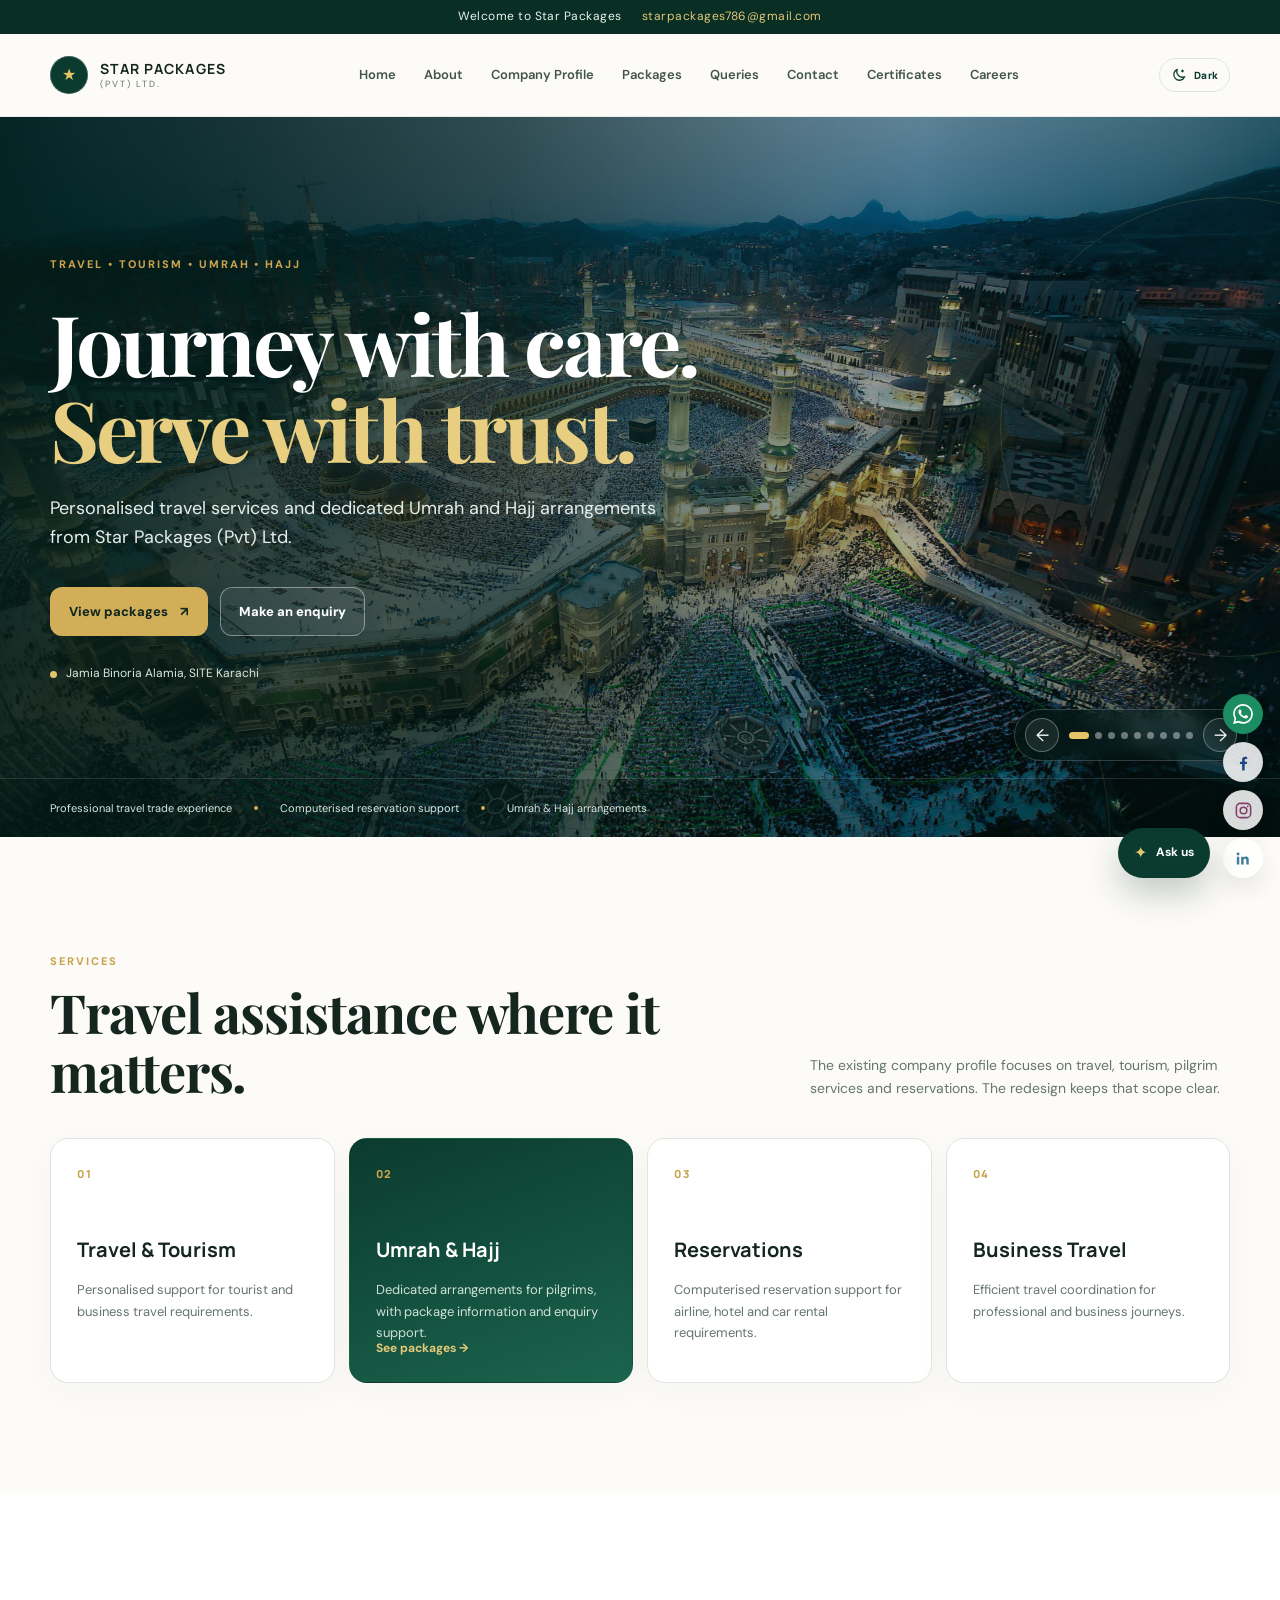
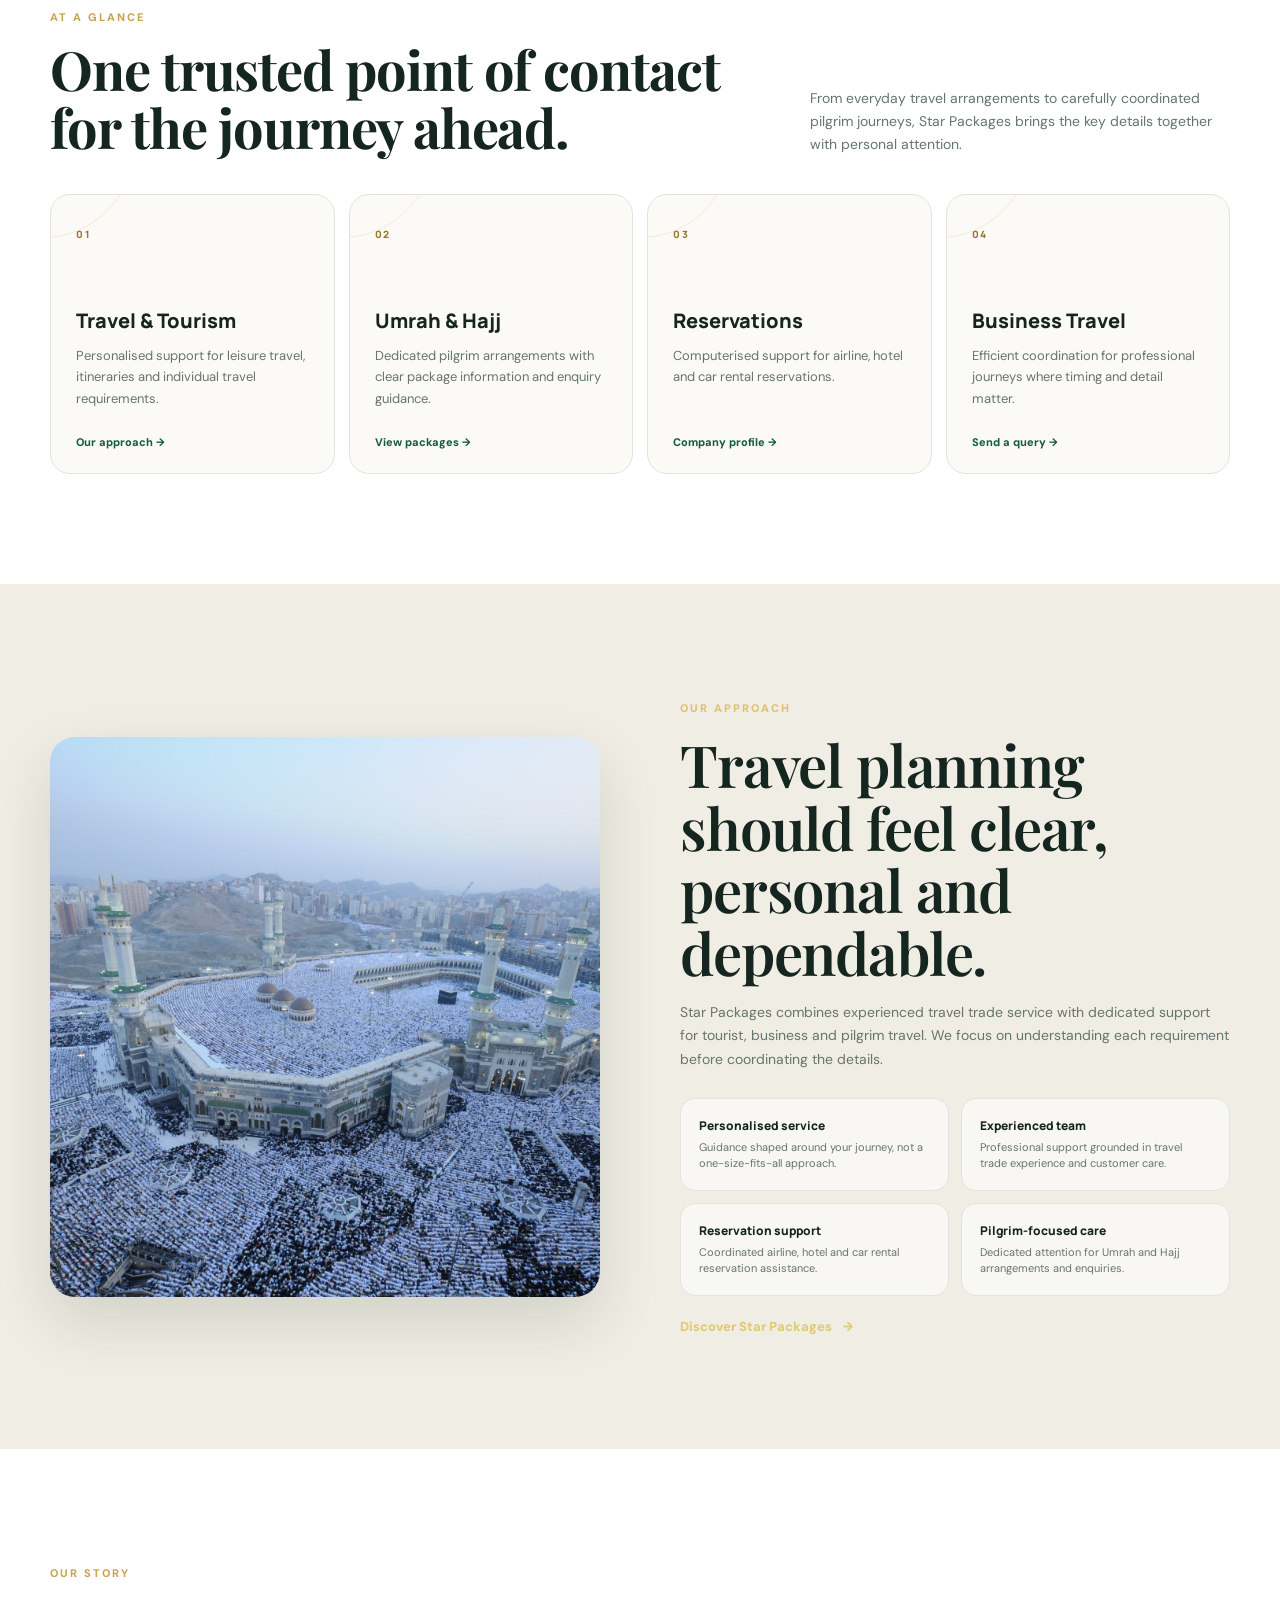
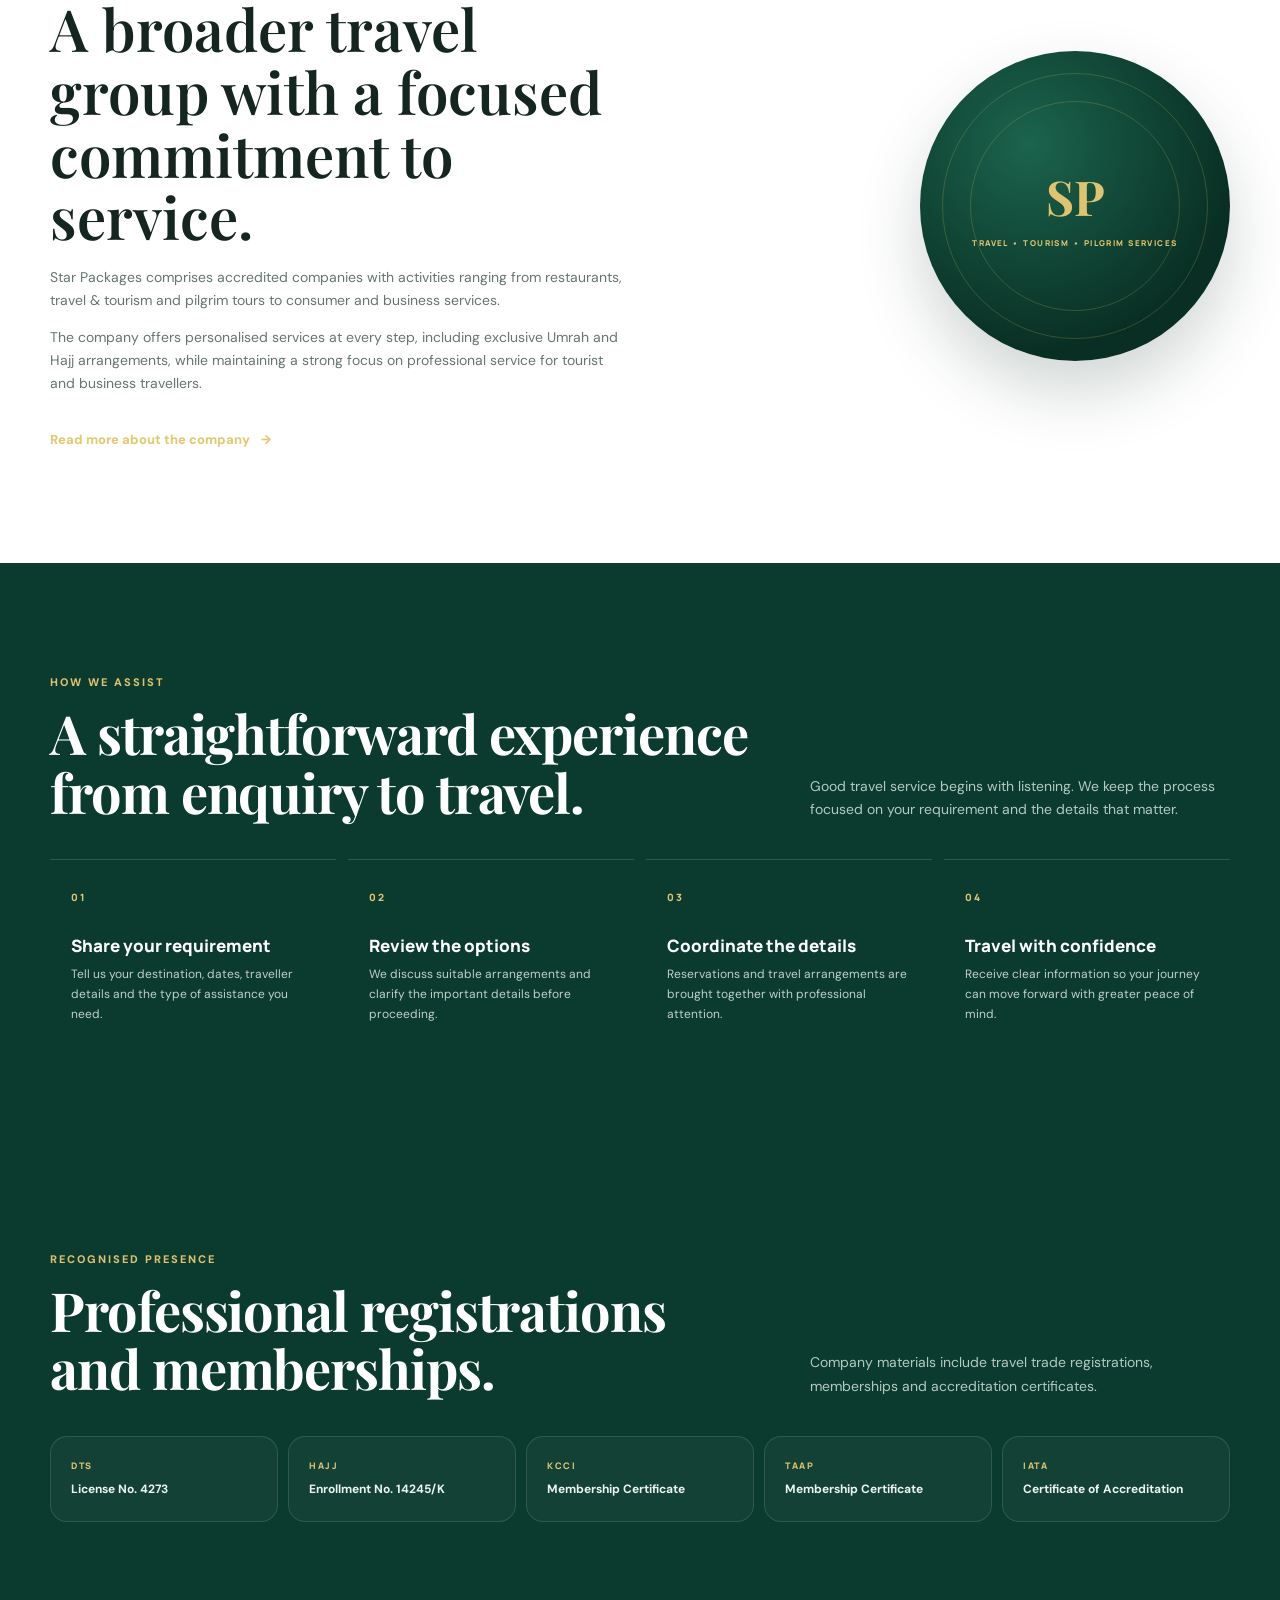
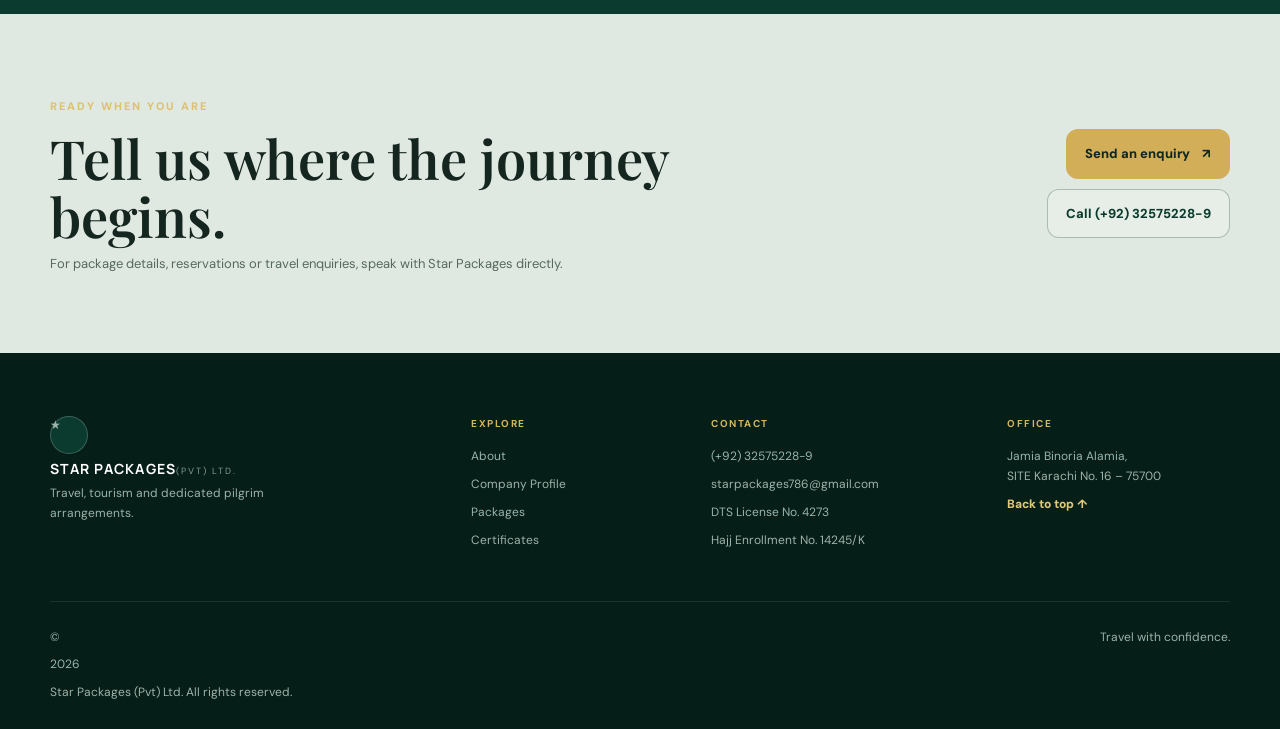
==== index.html @ fe45950a "Add files via upload" ====
<!doctype html>
<html lang="en">
<head>
  <meta charset="utf-8">
  <meta name="viewport" content="width=device-width,initial-scale=1">
  <meta name="description" content="Star Packages (Pvt) Ltd — travel, tourism, Umrah and Hajj arrangements in Karachi, Pakistan.">
  <meta name="theme-color" content="#0c3b2e">
  <title>Star Packages (Pvt) Ltd | Travel, Tourism, Umrah & Hajj</title>
  <link rel="preconnect" href="https://fonts.googleapis.com">
  <link rel="preconnect" href="https://fonts.gstatic.com" crossorigin>
  <link href="https://fonts.googleapis.com/css2?family=DM+Sans:wght@400;500;600;700&family=Manrope:wght@500;600;700;800&family=Playfair+Display:wght@600;700&display=swap" rel="stylesheet">
  <link rel="stylesheet" href="styles.css">
  <script>
    (function(){try{var t=localStorage.getItem('sp-theme');document.documentElement.dataset.theme=t==='dark'?'dark':'light';}catch(e){document.documentElement.dataset.theme='light';}})();
  </script>

</head>
<body>
  <div class="announcement"><span>Welcome to Star Packages</span><a href="mailto:starpackages786@gmail.com">starpackages786@gmail.com</a></div>
<header class="site-header" id="top">
    <div class="container nav-shell">
      <a class="brand" href="index.html" aria-label="Star Packages home">
        <span class="brand-mark" aria-hidden="true"><span>★</span></span>
        <span class="brand-copy"><b>STAR PACKAGES</b><small>(PVT) LTD.</small></span>
      </a>
      <button class="menu-toggle" id="menuToggle" aria-label="Open navigation" aria-expanded="false">
        <span></span><span></span><span></span>
      </button>
      <nav class="main-nav" id="mainNav" aria-label="Primary navigation"><a href="index.html" aria-current="page">Home</a><a href="about.html">About</a><a href="profile.html">Company Profile</a><a href="packages.html">Packages</a><a href="queries.html">Queries</a><a href="contact.html">Contact</a><a href="certificates.html">Certificates</a><a href="careers.html">Careers</a></nav>
      <button class="theme-toggle" id="themeToggle" type="button" aria-label="Switch to dark mode" aria-pressed="false" title="Switch theme">
        <span class="theme-icon theme-icon-moon" aria-hidden="true">
          <svg viewBox="0 0 24 24" fill="none" stroke="currentColor" stroke-width="1.9" stroke-linecap="round" stroke-linejoin="round"><path d="M20.5 14.6A8.5 8.5 0 0 1 9.4 3.5 8.5 8.5 0 1 0 20.5 14.6Z"/><path d="M17.2 4.8v2.4M16 6h2.4"/></svg>
        </span>
        <span class="theme-icon theme-icon-sun" aria-hidden="true">
          <svg viewBox="0 0 24 24" fill="none" stroke="currentColor" stroke-width="1.8" stroke-linecap="round"><circle cx="12" cy="12" r="3.7"/><path d="M12 2.4v2.2M12 19.4v2.2M4.5 4.5l1.55 1.55M17.95 17.95l1.55 1.55M2.4 12h2.2M19.4 12h2.2M4.5 19.5l1.55-1.55M17.95 6.05l1.55-1.55"/></svg>
        </span>
        <span class="theme-toggle-label">Dark</span>
      </button>
    </div>
  </header>
  <main>
<section class="hero" id="home">
      <div class="hero-bg" role="img" aria-label="The Holy Mosque in Makkah at night">
        <div class="hero-slide-layer hero-slide-current"></div>
        <div class="hero-slide-layer hero-slide-next"></div>
      </div>
      <div class="hero-overlay"></div>
      <div class="hero-slider-controls" aria-label="Hero slideshow controls">
        <button class="hero-slider-btn hero-prev" type="button" aria-label="Previous Makkah image">&#8592;</button>
        <div class="hero-slider-dots" aria-label="Makkah image selection"></div>
        <button class="hero-slider-btn hero-next" type="button" aria-label="Next Makkah image">&#8594;</button>
      </div>
      <div class="geo geo-a"></div><div class="geo geo-b"></div>
      <div class="container hero-content">
        <div class="hero-copy">
          <span class="kicker">TRAVEL • TOURISM • UMRAH • HAJJ</span>
          <h1>Journey with care.<br><em>Serve with trust.</em></h1>
          <p>Personalised travel services and dedicated Umrah and Hajj arrangements from Star Packages (Pvt) Ltd.</p>
          <div class="hero-actions">
            <a class="btn btn-primary" href="packages.html">View packages <span>↗</span></a>
            <a class="btn btn-light" href="contact.html">Make an enquiry</a>
          </div>
          <div class="hero-note"><span class="dot"></span> Jamia Binoria Alamia, SITE Karachi</div>
        </div>
      </div>
      <div class="hero-bottom"><div class="container hero-trust"><span>Professional travel trade experience</span><i></i><span>Computerised reservation support</span><i></i><span>Umrah & Hajj arrangements</span></div></div>
    </section>

<section class="section services" aria-labelledby="services-title">
      <div class="container">
        <div class="section-head"><div><span class="kicker">SERVICES</span><h2 id="services-title">Travel assistance where it matters.</h2></div><p>The existing company profile focuses on travel, tourism, pilgrim services and reservations. The redesign keeps that scope clear.</p></div>
        <div class="service-grid">
          <article class="service-card reveal tilt-card"><div class="service-no">01</div><h3>Travel & Tourism</h3><p>Personalised support for tourist and business travel requirements.</p></article>
          <article class="service-card service-card-main reveal tilt-card"><div class="service-no">02</div><h3>Umrah & Hajj</h3><p>Dedicated arrangements for pilgrims, with package information and enquiry support.</p><a href="packages.html">See packages →</a></article>
          <article class="service-card reveal tilt-card"><div class="service-no">03</div><h3>Reservations</h3><p>Computerised reservation support for airline, hotel and car rental requirements.</p></article>
          <article class="service-card reveal tilt-card"><div class="service-no">04</div><h3>Business Travel</h3><p>Efficient travel coordination for professional and business journeys.</p></article>
        </div>
      </div>
    </section>


    <section class="section home-glance" aria-labelledby="glance-title">
      <div class="container">
        <div class="section-head reveal">
          <div><span class="kicker">AT A GLANCE</span><h2 id="glance-title">One trusted point of contact for the journey ahead.</h2></div>
          <p>From everyday travel arrangements to carefully coordinated pilgrim journeys, Star Packages brings the key details together with personal attention.</p>
        </div>
        <div class="glance-grid">
          <article class="glance-card reveal tilt-card"><span class="glance-no">01</span><h3>Travel & Tourism</h3><p>Personalised support for leisure travel, itineraries and individual travel requirements.</p><a href="about.html">Our approach <span>→</span></a></article>
          <article class="glance-card reveal tilt-card"><span class="glance-no">02</span><h3>Umrah & Hajj</h3><p>Dedicated pilgrim arrangements with clear package information and enquiry guidance.</p><a href="packages.html">View packages <span>→</span></a></article>
          <article class="glance-card reveal tilt-card"><span class="glance-no">03</span><h3>Reservations</h3><p>Computerised support for airline, hotel and car rental reservations.</p><a href="profile.html">Company profile <span>→</span></a></article>
          <article class="glance-card reveal tilt-card"><span class="glance-no">04</span><h3>Business Travel</h3><p>Efficient coordination for professional journeys where timing and detail matter.</p><a href="queries.html">Send a query <span>→</span></a></article>
        </div>
      </div>
    </section>

    <section class="feature-band" aria-labelledby="feature-title">
      <div class="container feature-grid">
        <div class="feature-visual reveal">
          <img src="assets/site/makkah-hero (4).jpg" alt="The Holy Mosque in Makkah" loading="lazy">
        </div>
        <div class="feature-copy reveal">
          <span class="kicker dark">OUR APPROACH</span>
          <h2 id="feature-title">Travel planning should feel clear, personal and dependable.</h2>
          <p>Star Packages combines experienced travel trade service with dedicated support for tourist, business and pilgrim travel. We focus on understanding each requirement before coordinating the details.</p>
          <div class="feature-points">
            <div><b>Personalised service</b><span>Guidance shaped around your journey, not a one-size-fits-all approach.</span></div>
            <div><b>Experienced team</b><span>Professional support grounded in travel trade experience and customer care.</span></div>
            <div><b>Reservation support</b><span>Coordinated airline, hotel and car rental reservation assistance.</span></div>
            <div><b>Pilgrim-focused care</b><span>Dedicated attention for Umrah and Hajj arrangements and enquiries.</span></div>
          </div>
          <a class="inline-link" href="about.html">Discover Star Packages <span>→</span></a>
        </div>
      </div>
    </section>

    <section class="section heritage-section" aria-labelledby="heritage-title">
      <div class="container heritage-grid">
        <div class="heritage-copy reveal">
          <span class="kicker">OUR STORY</span>
          <h2 id="heritage-title">A broader travel group with a focused commitment to service.</h2>
          <p>Star Packages comprises accredited companies with activities ranging from restaurants, travel & tourism and pilgrim tours to consumer and business services.</p>
          <p>The company offers personalised services at every step, including exclusive Umrah and Hajj arrangements, while maintaining a strong focus on professional service for tourist and business travellers.</p>
          <a class="inline-link" href="about.html">Read more about the company <span>→</span></a>
        </div>
        <div class="heritage-mark reveal tilt-card"><span>SP</span><small>TRAVEL • TOURISM • PILGRIM SERVICES</small></div>
      </div>
    </section>

    <section class="journey-section" aria-labelledby="journey-title">
      <div class="container">
        <div class="section-head reveal">
          <div><span class="kicker dark">HOW WE ASSIST</span><h2 id="journey-title">A straightforward experience from enquiry to travel.</h2></div>
          <p>Good travel service begins with listening. We keep the process focused on your requirement and the details that matter.</p>
        </div>
        <div class="journey-grid">
          <article class="journey-item reveal"><span>01</span><h3>Share your requirement</h3><p>Tell us your destination, dates, traveller details and the type of assistance you need.</p></article>
          <article class="journey-item reveal"><span>02</span><h3>Review the options</h3><p>We discuss suitable arrangements and clarify the important details before proceeding.</p></article>
          <article class="journey-item reveal"><span>03</span><h3>Coordinate the details</h3><p>Reservations and travel arrangements are brought together with professional attention.</p></article>
          <article class="journey-item reveal"><span>04</span><h3>Travel with confidence</h3><p>Receive clear information so your journey can move forward with greater peace of mind.</p></article>
        </div>
      </div>
    </section>

    <section class="credentials-band" aria-labelledby="credentials-title">
      <div class="container">
        <div class="section-head reveal"><div><span class="kicker dark">RECOGNISED PRESENCE</span><h2 id="credentials-title">Professional registrations and memberships.</h2></div><p>Company materials include travel trade registrations, memberships and accreditation certificates.</p></div>
        <div class="credential-strip">
          <div class="credential-item reveal"><span>DTS</span><strong>License No. 4273</strong></div>
          <div class="credential-item reveal"><span>HAJJ</span><strong>Enrollment No. 14245/K</strong></div>
          <div class="credential-item reveal"><span>KCCI</span><strong>Membership Certificate</strong></div>
          <div class="credential-item reveal"><span>TAAP</span><strong>Membership Certificate</strong></div>
          <div class="credential-item reveal"><span>IATA</span><strong>Certificate of Accreditation</strong></div>
        </div>
      </div>
    </section>

    <section class="home-cta" aria-labelledby="home-cta-title">
      <div class="container home-cta-inner reveal">
        <div><span class="kicker dark">READY WHEN YOU ARE</span><h2 id="home-cta-title">Tell us where the journey begins.</h2><p>For package details, reservations or travel enquiries, speak with Star Packages directly.</p></div>
        <div class="home-cta-actions"><a class="btn btn-primary magnetic" href="queries.html">Send an enquiry <span>↗</span></a><a class="btn btn-outline magnetic" href="tel:+9221325752289">Call (+92) 32575228-9</a></div>
      </div>
    </section>

  </main>
  <footer class="site-footer">
    <div class="container footer-main">
      <div class="footer-brand"><a class="brand" href="index.html"><span class="brand-mark"><span>★</span></span><span class="brand-copy"><b>STAR PACKAGES</b><small>(PVT) LTD.</small></span></a><p>Travel, tourism and dedicated pilgrim arrangements.</p></div>
      <div><h4>Explore</h4><a href="about.html">About</a><a href="profile.html">Company Profile</a><a href="packages.html">Packages</a><a href="certificates.html">Certificates</a></div>
      <div><h4>Contact</h4><a href="tel:+9221325752289">(+92) 32575228-9</a><a href="mailto:starpackages786@gmail.com">starpackages786@gmail.com</a><span>DTS License No. 4273</span><span>Hajj Enrollment No. 14245/K</span></div>
      <div><h4>Office</h4><p>Jamia Binoria Alamia,<br>SITE Karachi No. 16 – 75700</p><a class="footer-up" href="#top">Back to top ↑</a></div>
    </div>
    <div class="container footer-bottom"><span>© <span id="year"></span> Star Packages (Pvt) Ltd. All rights reserved.</span><span>Travel with confidence.</span></div>
  </footer>
  <div class="social-rail" aria-label="Contact shortcuts">
    <a class="social wa" href="https://wa.me/9221325752289" target="_blank" rel="noopener" aria-label="WhatsApp" title="WhatsApp">
      <svg viewBox="0 0 24 24" aria-hidden="true"><path fill="currentColor" d="M20.5 3.5A11.9 11.9 0 0 0 12.02 0C5.5 0 .2 5.3.2 11.83c0 2.08.54 4.1 1.58 5.88L.1 24l6.44-1.64a11.8 11.8 0 0 0 5.47 1.35h.01c6.52 0 11.82-5.31 11.82-11.84 0-3.16-1.23-6.13-3.34-8.37Zm-8.48 18.05h-.01a9.74 9.74 0 0 1-4.96-1.36l-.36-.21-3.82.97 1.02-3.72-.23-.38a9.78 9.78 0 0 1-1.5-5.02c0-5.4 4.4-9.8 9.81-9.8a9.72 9.72 0 0 1 6.94 2.88 9.8 9.8 0 0 1 2.87 6.96c0 5.41-4.4 9.81-9.8 9.81Zm5.38-7.35c-.29-.15-1.7-.84-1.96-.94-.26-.1-.45-.15-.64.15-.19.29-.73.94-.9 1.13-.16.19-.33.22-.62.07-.29-.15-1.21-.45-2.3-1.42-.85-.76-1.42-1.69-1.58-1.98-.17-.29-.02-.45.12-.59.13-.13.29-.33.43-.5.14-.17.19-.29.29-.48.1-.19.05-.36-.02-.5-.07-.15-.64-1.54-.88-2.11-.23-.55-.47-.48-.64-.49h-.55c-.19 0-.5.07-.76.36-.26.29-1  .98-1 2.39 0 1.41 1.02 2.77 1.16 2.96.14.19 2.01 3.07 4.87 4.3.68.29 1.21.46 1.63.59.69.22 1.32.19 1.82.11.56-.08 1.7-.7 1.94-1.37.24-.67.24-1.25.17-1.37-.07-.12-.26-.19-.55-.34Z"/></svg>
    </a>
    <button class="social fb unconfigured" data-name="Facebook" type="button" aria-label="Facebook" title="Facebook">
      <svg viewBox="0 0 24 24" aria-hidden="true"><path fill="currentColor" d="M13.5 22v-8h2.7l.4-3h-3.1V9.1c0-.87.24-1.46 1.49-1.46h1.59V4.96c-.28-.04-1.25-.12-2.39-.12-2.36 0-3.98 1.44-3.98 4.09V11H7.5v3h2.71v8h3.29Z"/></svg>
    </button>
    <button class="social ig unconfigured" data-name="Instagram" type="button" aria-label="Instagram" title="Instagram">
      <svg viewBox="0 0 24 24" aria-hidden="true"><rect x="3" y="3" width="18" height="18" rx="5" fill="none" stroke="currentColor" stroke-width="2"/><circle cx="12" cy="12" r="4.2" fill="none" stroke="currentColor" stroke-width="2"/><circle cx="17.4" cy="6.7" r="1.15" fill="currentColor"/></svg>
    </button>
    <button class="social li unconfigured" data-name="LinkedIn" type="button" aria-label="LinkedIn" title="LinkedIn">
      <svg viewBox="0 0 24 24" aria-hidden="true"><path fill="currentColor" d="M5.1 8.15A1.85 1.85 0 1 1 5.1 4.45a1.85 1.85 0 0 1 0 3.7ZM3.55 19.55h3.1V9.7h-3.1v9.85ZM9 9.7h2.97v1.35h.04c.41-.78 1.42-1.6 2.93-1.6 3.13 0 3.71 2.06 3.71 4.74v5.36h-3.1v-4.75c0-1.13-.02-2.58-1.57-2.58-1.57 0-1.81 1.23-1.81 2.5v4.83H9V9.7Z"/></svg>
    </button>
  </div>
  <button class="chat-button" id="chatButton" aria-label="Open Star Packages FAQ assistant"><span>✦</span><b>Ask us</b></button>
  <aside class="chat-panel" id="chatPanel" aria-hidden="true">
    <div class="chat-top"><div><strong>Star Packages Assistant</strong><small>FAQ-based quick help</small></div><button id="chatClose" aria-label="Close assistant">×</button></div>
    <div class="chat-body" id="chatBody"><div class="chat-msg bot">Welcome. I can answer common questions about services, packages, certificates and contact information.</div></div>
    <div class="chat-options" id="chatOptions"><button data-question="What services does Star Packages provide?">Services</button><button data-question="How can I request Umrah package details?">Umrah packages</button><button data-question="Where is the office?">Office</button><button data-question="Which certificates are available?">Certificates</button></div>
  </aside>
  <div class="lightbox" id="lightbox" aria-hidden="true"><div class="lightbox-inner"><button id="lightboxClose" aria-label="Close document viewer">×</button><img id="lightboxImage" src="" alt=""></div></div>
  <div class="toast" id="toast" role="status" aria-live="polite"></div>
  <script src="script.js"></script>
</body>
</html>
---- styles.css ----
:root{--green:#0b3b2e;--green-2:#155b45;--green-3:#267d5e;--gold:#c9a34e;--cream:#f5f1e7;--paper:#fcfbf8;--ink:#15251f;--muted:#66756e;--line:#dfe5df;--shadow:0 20px 60px rgba(13,40,31,.09);--radius:22px;--max:1180px}
*{box-sizing:border-box}html{scroll-behavior:smooth}body{margin:0;font-family:'DM Sans',sans-serif;color:var(--ink);background:var(--paper);line-height:1.65}a{text-decoration:none;color:inherit}button,input,textarea{font:inherit}button{cursor:pointer}img{display:block;max-width:100%}.container{width:min(var(--max),calc(100% - 40px));margin-inline:auto}.announcement{height:34px;background:#092e24;color:#eaf3ef;display:flex;align-items:center;justify-content:center;gap:20px;font-size:12px;letter-spacing:.04em}.announcement a{color:#e3c778}.site-header{position:sticky;top:0;z-index:60;background:rgba(252,251,248,.92);backdrop-filter:blur(16px);border-bottom:1px solid rgba(11,59,46,.08)}.nav-shell{height:82px;display:flex;align-items:center;justify-content:space-between;gap:30px}.brand{display:flex;align-items:center;gap:12px}.brand-mark{width:38px;height:38px;border-radius:50%;display:grid;place-items:center;background:var(--green);color:#e5c568;box-shadow:inset 0 0 0 1px rgba(255,255,255,.2)}.brand-mark span{font-size:16px}.brand-copy{display:flex;flex-direction:column;line-height:1}.brand-copy b{font-family:'Manrope',sans-serif;letter-spacing:.09em;font-size:14px}.brand-copy small{margin-top:4px;color:var(--muted);font-size:9px;letter-spacing:.22em}.main-nav{display:flex;align-items:center;gap:4px}.main-nav a{padding:10px 12px;border-radius:10px;color:#43534d;font-size:13px;font-weight:600}.main-nav a:hover{background:#edf3ef;color:var(--green)}.menu-toggle{display:none;background:transparent;border:0}.menu-toggle span{display:block;width:24px;height:2px;background:var(--green);margin:5px 0}.hero{position:relative;min-height:720px;display:flex;align-items:center;overflow:hidden;background:#082b22;color:white}.hero-bg{position:absolute;inset:0;overflow:hidden;background:#082b22;transform:scale(1.03)}.hero-slide-layer{position:absolute;inset:-2%;background-size:cover;background-position:center;opacity:0;transform:scale(1.01) translate3d(calc(var(--hero-mx, 0px) * .18),calc(var(--hero-my, 0px) * .12),0);transition:opacity .65s ease,transform .9s cubic-bezier(.2,.7,.2,1);will-change:transform}.hero:hover .hero-slide-layer.visible{transform:scale(1.045) translate3d(var(--hero-mx, 0px),var(--hero-my, 0px),0)}.hero-slide-current{opacity:1}.hero-slide-next{opacity:0}.hero-slide-next.visible{opacity:1}.hero-slider-controls{position:absolute;z-index:5;right:32px;bottom:76px;display:flex;align-items:center;gap:10px;padding:8px 10px;border:1px solid rgba(255,255,255,.18);border-radius:999px;background:rgba(4,27,22,.34);backdrop-filter:blur(10px)}.hero-slider-btn{width:34px;height:34px;border:1px solid rgba(255,255,255,.3);border-radius:50%;background:rgba(255,255,255,.08);color:#fff;font-size:17px;display:grid;place-items:center;transition:.2s ease}.hero-slider-btn:hover{background:rgba(255,255,255,.18);transform:translateY(-1px)}.hero-slider-dots{display:flex;align-items:center;gap:6px}.hero-slider-dot{width:7px;height:7px;padding:0;border:0;border-radius:50%;background:rgba(255,255,255,.4);transition:.2s ease}.hero-slider-dot.active{width:20px;border-radius:999px;background:#e5c568}.hero-slider-controls[hidden]{display:none!important}.hero-overlay{position:absolute;inset:0;background:linear-gradient(90deg,rgba(4,27,22,.91) 0%,rgba(4,27,22,.7) 40%,rgba(4,27,22,.35) 72%,rgba(4,27,22,.52) 100%)}.geo{position:absolute;border:1px solid rgba(230,203,116,.14);border-radius:50%;width:460px;height:460px;right:-180px}.geo-a{top:80px}.geo-b{bottom:-290px;right:170px;width:580px;height:580px}.hero-content{position:relative;z-index:3}.hero-copy{max-width:700px;padding:100px 0 120px}.kicker{display:inline-flex;align-items:center;gap:10px;color:var(--gold);font-size:11px;font-weight:800;letter-spacing:.18em}.hero h1{font-family:'Playfair Display',serif;font-size:clamp(48px,7vw,84px);line-height:1.02;letter-spacing:-.035em;margin:24px 0 22px}.hero h1 em{color:#e7ce81;font-style:normal}.hero p{font-size:18px;max-width:620px;color:#e6eeea;margin:0}.hero-actions{display:flex;gap:12px;flex-wrap:wrap;margin:34px 0 28px}.btn{display:inline-flex;align-items:center;justify-content:center;gap:12px;border-radius:12px;padding:13px 18px;font-weight:800;font-size:13px;border:1px solid transparent;transition:.25s ease}.btn-primary{background:#d2ae58;color:#10271f}.btn-primary:hover{transform:translateY(-2px);box-shadow:0 10px 30px rgba(210,174,88,.25)}.btn-light{border-color:rgba(255,255,255,.4);color:#fff;background:rgba(255,255,255,.06)}.btn-light:hover{background:rgba(255,255,255,.14)}.hero-note{font-size:12px;color:#d9e8e1;display:flex;align-items:center;gap:9px}.dot{width:7px;height:7px;border-radius:50%;background:#e5c568;display:inline-block}.hero-bottom{position:absolute;left:0;right:0;bottom:0;border-top:1px solid rgba(255,255,255,.13);background:rgba(0,20,15,.22)}.hero-trust{height:58px;display:flex;align-items:center;gap:22px;font-size:11px;color:#d9e8e1;justify-content:flex-start}.hero-trust i{width:4px;height:4px;background:#d2ae58;border-radius:50%}.section{padding:110px 0}.two-col{display:grid;grid-template-columns:180px 1fr;gap:60px}.section-label{padding-top:7px;color:var(--green);display:flex;flex-direction:column;gap:10px}.section-label span{font-family:'Manrope';font-weight:800;font-size:14px}.section-label small{font-size:10px;letter-spacing:.15em;font-weight:800}.lead{font-family:'Playfair Display',serif;font-size:clamp(24px,3vw,38px);line-height:1.25;margin:0;max-width:900px}.divider{height:1px;background:var(--line);margin:34px 0}.body-grid{display:grid;grid-template-columns:1fr 1fr;gap:42px;color:var(--muted);font-size:15px}.profile-band{background:var(--green);color:#eef5f1;padding:88px 0}.profile-grid{display:grid;grid-template-columns:1.15fr .85fr;gap:70px;align-items:center}.kicker.dark{color:#dec16f}.profile-grid h2{font-family:'Playfair Display',serif;font-size:clamp(36px,5vw,56px);line-height:1.08;margin:16px 0 0;letter-spacing:-.025em}.profile-copy{color:#cbdad3;font-size:15px}.inline-link{display:inline-flex;gap:11px;margin-top:20px;color:#e2c871;font-weight:800;font-size:13px}.section-head{display:flex;justify-content:space-between;gap:50px;align-items:end;margin-bottom:38px}.section-head h2{font-family:'Playfair Display',serif;font-size:clamp(34px,5vw,54px);margin:10px 0 0;line-height:1.08;letter-spacing:-.02em}.section-head>p{max-width:420px;color:var(--muted);font-size:14px;margin:0}.service-grid{display:grid;grid-template-columns:repeat(4,1fr);gap:14px}.service-card{background:white;border:1px solid var(--line);border-radius:18px;padding:26px;min-height:240px;box-shadow:0 10px 35px rgba(18,48,37,.035);position:relative;overflow:hidden}.service-card-main{background:linear-gradient(160deg,#0b3b2e,#1b644d);color:white;border-color:transparent}.service-no{font-family:'Manrope';font-weight:800;color:var(--gold);font-size:11px;letter-spacing:.14em}.service-card h3{font-size:20px;margin:50px 0 10px;font-family:'Manrope'}.service-card p{color:var(--muted);font-size:13px}.service-card-main p{color:#cfe0d9}.service-card a{position:absolute;left:26px;bottom:24px;font-size:12px;font-weight:800;color:#e1c778}.packages-section{background:#f0ede4}.small-note{font-size:11px;color:#7b847f}.availability-grid{display:grid;grid-template-columns:1fr 1fr;gap:14px;margin-bottom:58px}.availability-card{background:white;border:1px solid var(--line);border-radius:18px;padding:24px 28px;display:flex;align-items:center;justify-content:space-between;gap:20px}.availability-card h3{margin:7px 0 0;font-size:18px}.availability-card strong{color:#8c635e;font-size:12px;letter-spacing:.08em}.mini{font-size:10px;font-weight:800;letter-spacing:.15em;color:var(--green-3)}.umrah-heading{display:flex;justify-content:space-between;gap:30px;align-items:end;margin-bottom:22px}.umrah-heading h3{margin:8px 0 0;font-family:'Playfair Display',serif;font-size:35px}.umrah-heading p{max-width:430px;color:var(--muted);font-size:13px}.package-doc-grid{display:grid;grid-template-columns:1fr 1fr;gap:18px}.package-doc{background:white;border:1px solid var(--line);border-radius:22px;overflow:hidden;display:grid;grid-template-columns:46% 54%;min-height:420px}.doc-image,.cert-image{border:0;background:#f4f1e8;padding:18px;overflow:hidden;text-align:left;display:grid;place-items:center}.doc-image img{width:100%;height:100%;object-fit:contain;object-position:center;background:#fff;box-shadow:0 8px 22px rgba(18,48,37,.08)}.doc-copy{padding:28px 28px 26px}.doc-copy h3{font-size:25px;margin:8px 0 10px;font-family:'Manrope'}.doc-copy p{font-size:13px;color:var(--muted)}.doc-copy ul{margin:16px 0 20px;padding-left:18px;color:#4f6059;font-size:12px}.doc-copy li{margin:6px 0}.text-btn,.pdf-link{background:transparent;border:0;color:var(--green-2);font-size:12px;font-weight:800;padding:0}.doc-copy .text-btn{display:inline-flex;align-items:center;justify-content:center;gap:8px;padding:10px 14px;border:1px solid #b99a4b;border-radius:10px;background:#fffaf0;color:#765d1c;box-shadow:0 4px 12px rgba(118,93,28,.08);transition:.2s ease}.doc-copy .text-btn:hover{background:#d2ae58;border-color:#d2ae58;color:#10271f;transform:translateY(-1px);box-shadow:0 8px 18px rgba(210,174,88,.22)}.doc-copy .text-btn:focus-visible{outline:3px solid rgba(210,174,88,.35);outline-offset:2px}.pdf-link{padding-left:14px;color:#997a2c}.credentials{background:white}.cert-grid{display:grid;grid-template-columns:repeat(4,1fr);gap:14px}.cert-card{border:1px solid var(--line);background:#fbfaf6;border-radius:18px;overflow:hidden}.cert-image{width:100%;height:260px}.cert-image img{width:100%;height:100%;object-fit:cover;object-position:center}.cert-copy{padding:18px}.cert-copy>span{font-size:10px;color:var(--gold);font-weight:800;letter-spacing:.15em}.cert-copy h3{font-size:16px;margin:6px 0 15px}.cert-actions{display:flex;align-items:center}.query-section{padding:70px 0;background:#dfe9e1}.query-wrap{display:grid;grid-template-columns:1fr auto;gap:35px;align-items:center}.query-wrap h2{font-family:'Playfair Display',serif;font-size:45px;margin:10px 0 8px}.query-wrap p{color:#52655c;margin:0}.query-email{min-width:370px;background:var(--green);color:white;border-radius:18px;padding:22px 24px;display:grid;grid-template-columns:1fr auto;gap:5px 15px}.query-email span:first-child{color:#d7c071;font-size:10px;font-weight:800;letter-spacing:.15em}.query-email strong{font-size:16px}.query-email span:last-child{grid-row:1 / span 2;grid-column:2;align-self:center;color:#d7c071;font-size:20px}.contact-section{background:#0b3b2e;color:white}.contact-grid{display:grid;grid-template-columns:1fr 1fr;gap:80px}.contact-intro h2{font-family:'Playfair Display',serif;font-size:clamp(38px,5vw,60px);line-height:1.05;margin:12px 0 20px}.contact-intro>p{color:#cfe0d9;max-width:540px}.contact-list{display:grid;grid-template-columns:1fr 1fr;gap:18px;margin-top:34px}.contact-list a,.contact-list div{padding-top:15px;border-top:1px solid rgba(255,255,255,.13)}.contact-list small{display:block;color:#a9c2b8;font-size:10px;letter-spacing:.12em;text-transform:uppercase}.contact-list strong{display:block;margin-top:6px;font-size:13px;color:#f1f6f4}.enquiry-form{background:#f8f7f1;color:var(--ink);border-radius:22px;padding:30px;box-shadow:var(--shadow)}.form-heading span{font-size:10px;font-weight:800;color:var(--gold);letter-spacing:.15em}.form-heading h3{font-family:'Playfair Display',serif;font-size:32px;margin:6px 0 22px}.enquiry-form label{display:block;font-size:11px;font-weight:700;color:#50615a;margin-top:13px}.enquiry-form input,.enquiry-form textarea{width:100%;border:1px solid #d7ded8;border-radius:10px;background:white;padding:11px 12px;margin-top:7px;outline:none;color:var(--ink)}.enquiry-form input:focus,.enquiry-form textarea:focus{border-color:#7aa391;box-shadow:0 0 0 3px rgba(38,125,94,.1)}.enquiry-form .btn{margin-top:17px;width:100%}.form-hint{font-size:10px;color:#7d8781;margin:10px 0 0;text-align:center}.careers{background:#f2eee5}.career-box{display:flex;align-items:center;justify-content:space-between;gap:40px}.career-box h2{font-family:'Playfair Display',serif;font-size:45px;margin:10px 0 0}.career-box p{color:var(--muted);font-size:13px}.site-footer{background:#061e18;color:#dce8e2;padding-top:55px}.footer-main{display:grid;grid-template-columns:1.35fr .7fr .9fr .8fr;gap:45px;padding-bottom:42px}.footer-brand p{color:#9db3aa;font-size:12px;max-width:240px;margin-top:16px}.site-footer h4{font-size:10px;letter-spacing:.15em;color:#d5b65d;text-transform:uppercase;margin:8px 0 15px}.site-footer>div a,.site-footer>div span,.site-footer>div p{display:block;color:#9db3aa;font-size:12px;margin:8px 0}.site-footer .brand-copy b{color:#fff}.site-footer .brand-copy small{color:#839a91}.footer-up{color:#e1c879!important;font-weight:800}.footer-bottom{border-top:1px solid rgba(255,255,255,.09);padding:18px 0;display:flex;justify-content:space-between;gap:20px;font-size:10px;color:#769086}.social-rail{position:fixed;right:17px;bottom:22px;z-index:50;display:flex;flex-direction:column;gap:8px}.social{width:40px;height:40px;border-radius:50%;border:1px solid rgba(255,255,255,.6);display:grid;place-items:center;font-size:11px;font-weight:800;box-shadow:0 12px 25px rgba(0,0,0,.1);background:white;color:var(--green)}.social.wa{background:#1c8d62;color:white;border-color:#1c8d62}.social.fb{color:#234f9b}.social.ig{color:#9b477d}.social.li{color:#21678d}.unconfigured{opacity:.85}.chat-button{position:fixed;right:70px;bottom:22px;z-index:51;border:0;border-radius:999px;background:var(--green);color:white;padding:12px 16px;display:flex;gap:9px;align-items:center;box-shadow:0 15px 35px rgba(6,38,29,.23)}.chat-button span{color:#e4c96f}.chat-button b{font-size:12px}.chat-panel{position:fixed;right:70px;bottom:78px;width:min(360px,calc(100vw - 28px));background:white;border:1px solid var(--line);border-radius:20px;z-index:52;box-shadow:0 25px 70px rgba(17,40,31,.18);opacity:0;transform:translateY(12px) scale(.98);pointer-events:none;transition:.2s}.chat-panel.open{opacity:1;transform:none;pointer-events:auto}.chat-top{padding:16px 17px;background:var(--green);color:white;border-radius:20px 20px 0 0;display:flex;justify-content:space-between;align-items:center}.chat-top strong{display:block;font-size:13px}.chat-top small{display:block;color:#b8cdc5;font-size:10px;margin-top:3px}.chat-top button{border:0;background:transparent;color:white;font-size:22px}.chat-body{max-height:260px;overflow:auto;padding:16px}.chat-msg{padding:10px 12px;border-radius:12px;font-size:12px;margin-bottom:9px;max-width:85%}.chat-msg.bot{background:#eef4f0;color:#37554a}.chat-msg.user{margin-left:auto;background:#e3d199;color:#213b31}.chat-options{display:flex;flex-wrap:wrap;gap:7px;padding:0 16px 16px}.chat-options button{border:1px solid #d8e2dc;background:#fff;border-radius:999px;padding:8px 10px;color:var(--green);font-size:11px}.lightbox{position:fixed;inset:0;z-index:100;background:rgba(3,17,13,.88);display:grid;place-items:center;padding:28px;opacity:0;pointer-events:none;transition:.2s}.lightbox.open{opacity:1;pointer-events:auto}.lightbox-inner{position:relative;width:100%;height:100%;min-width:0;min-height:0;display:grid;place-items:center}.lightbox img{display:block;width:auto;height:auto;max-width:calc(100vw - 80px);max-height:calc(100vh - 80px);min-width:0;min-height:0;object-fit:contain;box-shadow:0 30px 100px rgba(0,0,0,.3);background:white}.lightbox-inner>button{position:absolute;right:-4px;top:-12px;width:38px;height:38px;border-radius:50%;border:0;background:white;color:var(--green);font-size:25px;z-index:2}.toast{position:fixed;left:50%;bottom:22px;transform:translate(-50%,20px);background:#10261f;color:white;padding:11px 14px;border-radius:10px;font-size:11px;opacity:0;pointer-events:none;transition:.2s;z-index:110}.toast.show{opacity:1;transform:translate(-50%,0)}
.price-table{margin:18px 0 18px;border:1px solid var(--line);border-radius:12px;overflow:hidden;font-size:10px}.price-table>div{display:grid;grid-template-columns:1.1fr repeat(4,1fr);border-top:1px solid var(--line)}.price-table>div:first-child{border-top:0;background:#f3f5f1;font-weight:800;color:var(--green)}.price-table.compact>div{grid-template-columns:1.25fr 1fr 1fr}.price-table span,.price-table b{padding:7px 6px}.price-table b{font-weight:800}.price-table span{color:#55655e}.price-table div:not(:first-child) span:not(:first-child){white-space:nowrap}@media (max-width:1000px){.main-nav{gap:0}.main-nav a{font-size:11px;padding:9px}.service-grid,.cert-grid{grid-template-columns:repeat(2,1fr)}.package-doc-grid{grid-template-columns:1fr}.footer-main{grid-template-columns:1.2fr 1fr 1fr}.footer-main>div:last-child{display:none}.contact-grid{gap:45px}.profile-grid{grid-template-columns:1fr 1fr}}
@media (max-width:760px){
  .price-table{width:100%;margin:18px 0;font-size:8px;overflow:hidden;border-radius:11px}
  .price-table>div{min-width:0;width:100%;grid-template-columns:50px repeat(4,minmax(0,1fr))}
  .price-table span,.price-table b{padding:7px 2px;min-width:0;overflow:visible;text-overflow:clip;box-sizing:border-box}
  .price-table b{font-size:7.5px;line-height:1.15;white-space:normal;text-align:center;overflow-wrap:anywhere;word-break:normal}
  .price-table span{font-size:7.5px;line-height:1.15;white-space:normal;text-align:center;overflow-wrap:anywhere;word-break:normal;letter-spacing:-.15px}
  .price-table span:first-child{text-align:left;letter-spacing:0}
  .price-table div:not(:first-child) span:not(:first-child){white-space:normal}
  .price-table.compact>div{min-width:0;width:100%;grid-template-columns:1.25fr 1fr 1.15fr}
  .price-table.compact b,.price-table.compact span{font-size:8px}
}

@media (max-width:760px){.container{width:min(var(--max),calc(100% - 28px))}.announcement{padding:0 14px;font-size:10px}.announcement a{display:none}.nav-shell{height:70px}.menu-toggle{display:block}.main-nav{position:absolute;left:14px;right:14px;top:76px;background:rgba(252,251,248,.98);backdrop-filter:blur(16px);border:1px solid var(--line);border-radius:15px;padding:8px;display:grid;opacity:0;pointer-events:none;transform:translateY(-7px);transition:.2s;box-shadow:var(--shadow)}.main-nav.open{opacity:1;pointer-events:auto;transform:none}.main-nav a{padding:12px}.hero{min-height:700px}.hero-copy{padding:100px 0 120px}.hero p{font-size:16px}.hero-trust{overflow:hidden;white-space:nowrap;gap:12px;font-size:9px}.geo-a{right:-310px}.geo-b{right:-150px}.two-col,.profile-grid,.query-wrap,.contact-grid{grid-template-columns:1fr}.section{padding:80px 0}.section-label{padding:0 0 22px;flex-direction:row;gap:15px;align-items:center}.body-grid{grid-template-columns:1fr;gap:14px}.section-head{display:block}.section-head>p{margin-top:17px}.service-grid,.cert-grid,.availability-grid{grid-template-columns:1fr}.service-card{min-height:200px}.package-doc{grid-template-columns:1fr}.doc-image{height:340px;padding:14px}.doc-image img{width:100%;height:100%}.availability-card{align-items:flex-start;flex-direction:column}.umrah-heading{display:block}.query-wrap h2{font-size:38px}.query-email{min-width:0;margin-top:24px}.contact-list{grid-template-columns:1fr}.footer-main{grid-template-columns:1fr 1fr}.footer-brand{grid-column:1/-1}.footer-bottom{flex-direction:column}.hero-slider-controls{right:14px;bottom:68px}.hero-slider-dot{width:6px;height:6px}.hero-slider-dot.active{width:18px}.social-rail{right:12px;bottom:12px}.chat-button{right:65px;bottom:12px}.chat-panel{right:12px;bottom:67px}.career-box{display:block}.career-box p{margin-top:16px}}
@media (max-width:450px){.hero h1{font-size:46px}.hero-actions .btn{width:100%}.cert-image{height:310px}.doc-image{height:360px}.footer-main{grid-template-columns:1fr}}

/* FINAL MOBILE PRICE TABLE FIX */
@media (max-width:760px){
  .doc-copy{min-width:0;overflow:hidden}
  .price-table{display:block;width:100%;max-width:100%;min-width:0;overflow:hidden;font-size:7px}
  .price-table>div{display:grid;width:100%;min-width:0;max-width:100%;grid-template-columns:42px repeat(4,minmax(0,1fr)) !important}
  .price-table>div>*{min-width:0 !important;width:auto !important;max-width:100%;box-sizing:border-box;overflow:hidden}
  .price-table span,.price-table b{padding:7px 1px !important;font-size:6.8px !important;line-height:1.15;white-space:normal !important;overflow-wrap:anywhere;word-break:break-word;text-align:center}
  .price-table span:first-child,.price-table b:first-child{text-align:left;white-space:nowrap !important;overflow-wrap:normal;word-break:normal}
  .price-table.compact>div{grid-template-columns:minmax(0,1.25fr) minmax(0,1fr) minmax(0,1.15fr) !important}
  .price-table.compact span,.price-table.compact b{font-size:7.2px !important}
}

/* FINAL OVERRIDE: force every mobile price cell to stay inside its grid track */
@media (max-width:760px){
  .price-table,
  .price-table > div{
    width:100% !important;
    max-width:100% !important;
    min-width:0 !important;
  }

  .price-table > div{
    grid-template-columns:42px repeat(4,minmax(0,1fr)) !important;
  }

  .price-table > div > *{
    min-width:0 !important;
    max-width:100% !important;
    width:100% !important;
    overflow:hidden !important;
    box-sizing:border-box !important;
  }

  /* This selector intentionally matches the older, more-specific nowrap rule. */
  .price-table div:not(:first-child) span:not(:first-child){
    white-space:normal !important;
    overflow-wrap:anywhere !important;
    word-break:break-all !important;
    text-overflow:clip !important;
  }

  .price-table span,
  .price-table b{
    display:block !important;
    padding:7px 1px !important;
    font-size:6.5px !important;
    line-height:1.15 !important;
    letter-spacing:-0.25px !important;
    text-align:center !important;
  }

  .price-table > div:first-child b{
    font-size:6.7px !important;
    letter-spacing:-0.15px !important;
    white-space:normal !important;
    overflow-wrap:anywhere !important;
    word-break:break-word !important;
  }

  .price-table > div > :first-child{
    text-align:left !important;
    white-space:nowrap !important;
    word-break:normal !important;
    overflow-wrap:normal !important;
    font-size:6.7px !important;
    letter-spacing:0 !important;
  }

  .price-table.compact > div{
    grid-template-columns:minmax(0,1.25fr) minmax(0,1fr) minmax(0,1.15fr) !important;
  }
}


/* FINAL MOBILE PACKAGE TABLE FIX: horizontal scrolling */
@media (max-width:760px){
  .doc-copy{min-width:0;overflow:visible}
  .price-table{
    display:block !important;
    width:100% !important;
    max-width:100% !important;
    min-width:0 !important;
    overflow-x:auto !important;
    overflow-y:hidden !important;
    -webkit-overflow-scrolling:touch;
    scrollbar-width:auto;
    scrollbar-color:#8ea39a #edf1ee;
    border-radius:11px;
    overscroll-behavior-x:contain;
  }
  .price-table::-webkit-scrollbar{height:10px}
  .price-table::-webkit-scrollbar-track{background:#edf1ee;border-radius:999px}
  .price-table::-webkit-scrollbar-thumb{background:#8ea39a;border-radius:999px;border:2px solid #edf1ee}
  .price-table::-webkit-scrollbar-thumb:hover{background:#607a70}
  .price-table>div{
    width:520px !important;
    min-width:520px !important;
    max-width:none !important;
    grid-template-columns:72px repeat(4,112px) !important;
  }
  .price-table>div>*{
    min-width:0 !important;
    width:auto !important;
    max-width:none !important;
    overflow:visible !important;
    text-overflow:clip !important;
    box-sizing:border-box;
  }
  .price-table span,.price-table b{
    white-space:nowrap !important;
    overflow:visible !important;
    overflow-wrap:normal !important;
    word-break:normal !important;
    text-overflow:clip !important;
    font-size:8px !important;
    line-height:1.2;
    padding:8px 6px !important;
    text-align:center;
  }
  .price-table span:first-child,.price-table b:first-child{text-align:left}
  .price-table.compact>div{
    width:360px !important;
    min-width:360px !important;
    grid-template-columns:120px 112px 128px !important;
  }
}

/* V8: dedicated, always-scrollable mobile package table wrapper */
.price-table-scroll{width:100%;max-width:100%;margin:18px 0;overflow-x:auto;overflow-y:hidden;border:1px solid var(--line);border-radius:12px;background:#fff;-webkit-overflow-scrolling:touch;overscroll-behavior-x:contain;scrollbar-width:auto;scrollbar-color:#7f958b #e9eeeb;}
.price-table-scroll .price-table{margin:0;border:0;border-radius:0;width:auto;max-width:none;min-width:0;overflow:visible;}
.price-table-scroll::-webkit-scrollbar{height:12px;display:block}
.price-table-scroll::-webkit-scrollbar-track{background:#e9eeeb;border-radius:999px}
.price-table-scroll::-webkit-scrollbar-thumb{background:#7f958b;border-radius:999px;border:2px solid #e9eeeb;min-width:55px}
.price-table-scroll::-webkit-scrollbar-thumb:hover{background:#536e63}
@media (max-width:760px){
  .price-table-scroll{display:block !important;overflow-x:scroll !important;overflow-y:hidden !important;}
  .price-table-scroll .price-table{width:520px !important;min-width:520px !important;max-width:none !important;}
  .price-table-scroll .price-table.compact{width:360px !important;min-width:360px !important;}
  .price-table-scroll .price-table>div{width:520px !important;min-width:520px !important;max-width:none !important;grid-template-columns:72px repeat(4,112px) !important;}
  .price-table-scroll .price-table.compact>div{width:360px !important;min-width:360px !important;max-width:none !important;grid-template-columns:120px 112px 128px !important;}
  .price-table-scroll .price-table>div>*{width:auto !important;min-width:0 !important;max-width:none !important;overflow:visible !important;white-space:nowrap !important;word-break:normal !important;overflow-wrap:normal !important;}
  .price-table-scroll .price-table span,.price-table-scroll .price-table b{font-size:8px !important;padding:8px 6px !important;}
}


/* FINAL TABLE ALIGNMENT: semantic table layout keeps every heading and value on the same column axis. */
.price-table-scroll{width:100%;max-width:100%;margin:18px 0;overflow-x:auto;overflow-y:hidden;border:1px solid var(--line);border-radius:12px;background:#fff;-webkit-overflow-scrolling:touch;scrollbar-width:auto;scrollbar-color:#7f958b #e9eeeb;}
.price-table-scroll::-webkit-scrollbar{height:12px}
.price-table-scroll::-webkit-scrollbar-track{background:#e9eeeb;border-radius:999px}
.price-table-scroll::-webkit-scrollbar-thumb{background:#7f958b;border-radius:999px;border:2px solid #e9eeeb}
.price-table-scroll::-webkit-scrollbar-thumb:hover{background:#536e63}
.price-table-scroll .price-table{display:table;width:100%;min-width:0;margin:0;border:0;border-collapse:collapse;border-spacing:0;table-layout:fixed;font-size:10px;}
.price-table-scroll .price-table col.col-room{width:14%;}
.price-table-scroll .price-table th,
.price-table-scroll .price-table td{padding:8px 7px;border-top:1px solid var(--line);vertical-align:middle;line-height:1.2;box-sizing:border-box;}
.price-table-scroll .price-table thead th{border-top:0;background:#f3f5f1;color:var(--green);font-weight:800;text-align:center;white-space:normal;}
.price-table-scroll .price-table tbody th{font-weight:500;color:#55655e;text-align:left;white-space:nowrap;}
.price-table-scroll .price-table tbody td{color:#55655e;text-align:center;white-space:nowrap;}
.price-table-scroll .price-table.compact{min-width:0;}
.price-table-scroll .price-table.compact col:nth-child(1){width:42%;}
.price-table-scroll .price-table.compact col:nth-child(2){width:28%;}
.price-table-scroll .price-table.compact col:nth-child(3){width:30%;}
.price-table-scroll .price-table.compact tbody th{text-align:left;}

@media (max-width:760px){
  .price-table-scroll{overflow-x:auto !important;overflow-y:hidden !important;}
  .price-table-scroll .price-table{width:520px !important;min-width:520px !important;table-layout:fixed !important;font-size:8px !important;}
  .price-table-scroll .price-table col.col-room{width:72px !important;}
  .price-table-scroll .price-table col:not(.col-room){width:112px !important;}
  .price-table-scroll .price-table th,
  .price-table-scroll .price-table td{padding:8px 6px !important;font-size:8px !important;white-space:nowrap !important;overflow:visible !important;text-overflow:clip !important;}
  .price-table-scroll .price-table thead th{text-align:center !important;}
  .price-table-scroll .price-table tbody th{text-align:left !important;}
  .price-table-scroll .price-table tbody td{text-align:center !important;}
  .price-table-scroll .price-table.compact{width:360px !important;min-width:360px !important;}
  .price-table-scroll .price-table.compact col:nth-child(1){width:120px !important;}
  .price-table-scroll .price-table.compact col:nth-child(2){width:112px !important;}
  .price-table-scroll .price-table.compact col:nth-child(3){width:128px !important;}
}


/* V10 FINAL: readable package tables with horizontal scrolling on narrow screens. */
.price-table-scroll{width:100%;max-width:100%;overflow-x:auto;overflow-y:hidden;-webkit-overflow-scrolling:touch;scrollbar-width:auto;scrollbar-color:#7f958b #e9eeeb;border:1px solid var(--line);border-radius:12px;background:#fff;}
.price-table-scroll::-webkit-scrollbar{height:12px;display:block}
.price-table-scroll::-webkit-scrollbar-track{background:#e9eeeb;border-radius:999px}
.price-table-scroll::-webkit-scrollbar-thumb{background:#7f958b;border-radius:999px;border:2px solid #e9eeeb}
.price-table-scroll .price-table{display:table!important;width:max-content!important;min-width:700px!important;max-width:none!important;margin:0!important;border:0!important;border-collapse:collapse!important;border-spacing:0!important;table-layout:fixed!important;font-size:10px!important;overflow:visible!important;}
.price-table-scroll .price-table col.col-room{width:110px!important}
.price-table-scroll .price-table col:not(.col-room){width:147px!important}
.price-table-scroll .price-table th,
.price-table-scroll .price-table td{padding:10px 10px!important;box-sizing:border-box!important;border-top:1px solid var(--line)!important;vertical-align:middle!important;line-height:1.25!important;overflow:visible!important;text-overflow:clip!important;white-space:nowrap!important;}
.price-table-scroll .price-table thead th{border-top:0!important;background:#f3f5f1!important;color:var(--green)!important;font-weight:800!important;text-align:center!important;white-space:nowrap!important;}
.price-table-scroll .price-table tbody th{font-weight:600!important;color:#55655e!important;text-align:left!important;}
.price-table-scroll .price-table tbody td{color:#55655e!important;text-align:center!important;font-weight:500!important;}
.price-table-scroll .price-table.compact{min-width:500px!important;width:max-content!important;}
.price-table-scroll .price-table.compact col:nth-child(1){width:160px!important}
.price-table-scroll .price-table.compact col:nth-child(2){width:150px!important}
.price-table-scroll .price-table.compact col:nth-child(3){width:190px!important}
@media (max-width:760px){
  .price-table-scroll{overflow-x:scroll!important}
  .price-table-scroll .price-table{min-width:700px!important}
  .price-table-scroll .price-table.compact{min-width:500px!important}
  .price-table-scroll .price-table th,.price-table-scroll .price-table td{font-size:9px!important;padding:9px 10px!important}
}


/* ---------------------------------------------------------------
   Premium motion layer — page content only; hero slideshow preserved
   --------------------------------------------------------------- */
:root{--motion-ease:cubic-bezier(.2,.75,.2,1)}
.reveal{opacity:0;transform:translateY(28px);transition:opacity .8s var(--motion-ease),transform .8s var(--motion-ease)}
.reveal.revealed{opacity:1;transform:none}
.reveal:nth-child(2){transition-delay:.06s}.reveal:nth-child(3){transition-delay:.12s}.reveal:nth-child(4){transition-delay:.18s}.reveal:nth-child(5){transition-delay:.24s}

.glance-grid{display:grid;grid-template-columns:repeat(4,1fr);gap:14px}
.home-glance{background:#fff}
.glance-card{position:relative;min-height:280px;padding:25px;border:1px solid var(--line);border-radius:20px;background:#fbfaf6;overflow:hidden;transition:transform .4s var(--motion-ease),box-shadow .4s ease,border-color .3s ease}
.glance-card::before{content:"";position:absolute;inset:-50% auto auto -35%;width:180px;height:180px;border-radius:50%;border:1px solid rgba(210,174,88,.2);transition:transform .6s ease}
.glance-card:hover{transform:translateY(-10px);box-shadow:0 25px 55px rgba(18,48,37,.1);border-color:#d8c99f}
.glance-card:hover::before{transform:translate(80px,55px)}
.glance-no{position:relative;color:#98782f;font:800 10px 'Manrope';letter-spacing:.16em}
.glance-card h3{font:800 20px 'Manrope';margin:60px 0 11px;position:relative}
.glance-card p{position:relative;color:var(--muted);font-size:13px;margin:0;max-width:280px}
.glance-card a{position:absolute;left:25px;bottom:22px;color:var(--green-2);font-size:11px;font-weight:800}.glance-card a span{display:inline-block;transition:transform .25s ease}.glance-card:hover a span{transform:translateX(5px)}

.feature-band{background:#f0ede4;padding:110px 0;overflow:hidden}
.feature-grid{display:grid;grid-template-columns:1fr 1fr;gap:80px;align-items:center}
.feature-visual{position:relative}
.feature-visual img{width:100%;height:560px;object-fit:cover;border-radius:25px;box-shadow:0 25px 60px rgba(18,48,37,.14);transition:transform .8s var(--motion-ease)}
.feature-visual:hover img{transform:scale(1.025)}

.feature-copy h2{font:600 clamp(38px,4.8vw,58px)/1.08 'Playfair Display';margin:12px 0 18px;letter-spacing:-.02em}.feature-copy>p{color:var(--muted);font-size:14px;max-width:630px}
.feature-points{display:grid;grid-template-columns:1fr 1fr;gap:12px;margin-top:27px}.feature-points>div{padding:18px;border:1px solid var(--line);border-radius:15px;background:rgba(255,255,255,.56);transition:transform .3s ease,background .3s ease}.feature-points>div:hover{transform:translateY(-5px);background:#fff}.feature-points b{display:block;font:800 12px 'Manrope';margin-bottom:5px}.feature-points span{display:block;color:var(--muted);font-size:11px;line-height:1.5}

.heritage-section{background:#fff}.heritage-grid{display:grid;grid-template-columns:1.05fr .95fr;gap:80px;align-items:center}.heritage-copy h2{font:600 clamp(38px,4.8vw,58px)/1.08 'Playfair Display';margin:12px 0 18px}.heritage-copy p{color:var(--muted);font-size:14px;max-width:680px}.heritage-mark{width:310px;height:310px;border-radius:50%;margin-left:auto;display:grid;place-items:center;align-content:center;text-align:center;background:radial-gradient(circle at 35% 30%,#1b644d,#092f24 70%);color:#e0c36e;box-shadow:0 30px 65px rgba(18,48,37,.2);position:relative;overflow:hidden}.heritage-mark::before,.heritage-mark::after{content:"";position:absolute;border:1px solid rgba(229,198,105,.2);border-radius:50%;inset:22px;animation:spinSlow 16s linear infinite}.heritage-mark::after{inset:50px;animation-direction:reverse}.heritage-mark span{font:700 48px 'Playfair Display';position:relative}.heritage-mark small{position:relative;margin-top:9px;font:800 8px 'Manrope';letter-spacing:.18em;padding:0 22px}

.journey-section{background:#0b3b2e;color:#fff;padding:105px 0}.journey-section .section-head>p{color:#b5c9c0}.journey-grid{display:grid;grid-template-columns:repeat(4,1fr);gap:12px}.journey-item{padding:23px 21px;border-top:1px solid rgba(255,255,255,.14);transition:transform .35s ease,border-color .35s ease}.journey-item:hover{transform:translateY(-7px);border-color:#d8bd66}.journey-item>span{color:#dfc475;font:800 10px 'Manrope';letter-spacing:.16em}.journey-item h3{font:800 17px 'Manrope';margin:25px 0 8px}.journey-item p{color:#bfd0c9;font-size:12px;margin:0}

.credentials-band{padding:92px 0;background:#0b3b2e;color:#fff}.credentials-band .section-head>p{color:#b5c9c0}.credentials-band .section-head h2{color:#fff}.credential-strip{display:grid;grid-template-columns:repeat(5,1fr);gap:10px}.credential-item{padding:22px 20px;border:1px solid rgba(255,255,255,.12);border-radius:17px;background:rgba(255,255,255,.035);transition:transform .35s ease,background .35s ease,border-color .35s ease}.credential-item:hover{transform:translateY(-7px);background:rgba(255,255,255,.07);border-color:rgba(224,195,110,.32)}.credential-item span{display:block;color:#dfc473;font:800 9px 'Manrope';letter-spacing:.18em}.credential-item strong{display:block;margin-top:8px;font-size:12px;color:#edf4f0}

.home-cta{padding:78px 0;background:#dfe9e1}.home-cta-inner,.query-cta-inner{display:flex;align-items:center;justify-content:space-between;gap:45px}.home-cta h2,.query-cta h2{font:600 clamp(36px,4.5vw,54px)/1.08 'Playfair Display';margin:10px 0 8px}.home-cta p,.query-cta p{margin:0;color:#56685f;font-size:13px}.home-cta-actions,.query-cta-actions{display:flex;flex-wrap:wrap;gap:10px;justify-content:flex-end}.btn-outline{border:1px solid rgba(11,59,46,.28);color:var(--green);background:rgba(255,255,255,.22)}.btn-outline:hover{background:#fff;transform:translateY(-2px)}

.page-hero{position:relative;overflow:hidden;padding:92px 0 88px}.page-hero::after{content:"";position:absolute;width:480px;height:480px;border-radius:50%;border:1px solid rgba(11,59,46,.08);right:-210px;top:-180px;animation:orbitFloat 12s ease-in-out infinite}.page-hero-light{background:#f0ede4}.page-hero-green{background:#0b3b2e;color:#fff}.page-hero-gold{background:#dfe9e1}.page-hero-grid{position:relative;z-index:2;display:grid;grid-template-columns:1.25fr .75fr;gap:70px;align-items:end}.page-hero h1{font:600 clamp(48px,6.6vw,80px)/1.03 'Playfair Display';margin:13px 0 0;letter-spacing:-.035em}.page-hero-aside{justify-self:end;max-width:470px}.page-hero-aside p{color:var(--muted);font-size:14px;margin:0}.page-hero-aside-light p{color:#c7d7d0}.page-hero .inline-link{margin-top:20px}
.about-values{padding:105px 0;background:#f0ede4}.value-grid{display:grid;grid-template-columns:repeat(4,1fr);gap:13px}.value-card{position:relative;min-height:255px;padding:24px;background:#fff;border:1px solid var(--line);border-radius:20px;overflow:hidden;transition:transform .35s ease,box-shadow .35s ease}.value-card::after{content:"";position:absolute;width:100px;height:100px;border-radius:50%;border:1px solid rgba(11,59,46,.08);right:-42px;bottom:-42px;transition:transform .5s ease}.value-card:hover{transform:translateY(-9px);box-shadow:0 25px 55px rgba(18,48,37,.1)}.value-card:hover::after{transform:scale(1.5)}.value-card>span{color:#9d7c2d;font:800 10px 'Manrope';letter-spacing:.15em}.value-card h3{font:800 18px 'Manrope';margin:56px 0 10px}.value-card p{font-size:12.5px;color:var(--muted);margin:0}
.profile-band-rich{position:relative;overflow:hidden}.profile-band-rich::before{content:"";position:absolute;width:460px;height:460px;border-radius:50%;border:1px solid rgba(230,203,116,.1);right:-210px;top:-210px;animation:orbitFloat 14s ease-in-out infinite}
.about-approach{background:#fff}.about-points{grid-template-columns:1fr 1fr}.about-credentials{background:#f0ede4}.about-credentials-grid{display:grid;grid-template-columns:1fr 1fr;gap:70px;align-items:center}.credential-copy h2{font:600 clamp(36px,4.6vw,55px)/1.08 'Playfair Display';margin:12px 0 17px}.credential-copy p{max-width:570px;color:var(--muted);font-size:14px;margin-bottom:25px}.credential-list{display:grid;grid-template-columns:1fr 1fr;gap:12px}.credential-list>div{background:#fff;border:1px solid var(--line);padding:20px;border-radius:16px;transition:transform .3s ease,box-shadow .3s ease}.credential-list>div:hover{transform:translateY(-5px);box-shadow:0 18px 35px rgba(18,48,37,.08)}.credential-list span{display:block;color:#96782e;font:800 9px 'Manrope';letter-spacing:.14em}.credential-list strong{display:block;margin-top:7px;font-size:13px}

.profile-overview{background:#fff}.profile-capability{padding:105px 0;background:#f0ede4}.capability-grid{display:grid;grid-template-columns:repeat(4,1fr);gap:14px}.capability-card{background:#fff;border:1px solid var(--line);border-radius:20px;padding:25px;min-height:280px;position:relative;transition:transform .35s ease,box-shadow .35s ease}.capability-card:hover{transform:translateY(-9px);box-shadow:0 28px 55px rgba(18,48,37,.1)}.capability-no{color:#9b7a2e;font:800 10px 'Manrope';letter-spacing:.14em}.capability-card h3{font:800 19px 'Manrope';margin:52px 0 10px}.capability-card p{font-size:12.5px;color:var(--muted)}.capability-card>span{display:inline-block;margin-top:18px;padding:6px 9px;border-radius:999px;background:#f3f0e6;color:#78632d;font-size:9px;font-weight:800}.capability-card-feature{background:linear-gradient(145deg,#0b3b2e,#195842);border-color:transparent;color:#fff}.capability-card-feature p{color:#c8d9d1}.capability-card-feature>span{background:rgba(255,255,255,.1);color:#e4ca76}.capability-card-feature a{position:absolute;left:25px;bottom:23px;color:#e4ca76;font-size:11px;font-weight:800}
.network-section{background:#fbfaf6}.network-grid{display:grid;grid-template-columns:.95fr 1.05fr;gap:75px;align-items:center}.network-visual{position:relative}.network-visual img{width:100%;height:520px;object-fit:cover;border-radius:25px;box-shadow:0 28px 60px rgba(18,48,37,.14);transition:transform .7s var(--motion-ease)}.network-visual:hover img{transform:scale(1.02)}.network-copy h2{font:600 clamp(36px,4.6vw,55px)/1.08 'Playfair Display';margin:12px 0 18px}.network-copy>p{color:var(--muted);font-size:14px;max-width:620px}.profile-quote{display:flex;gap:18px;align-items:flex-start;margin-top:28px;padding-top:18px;border-top:1px solid var(--line)}.profile-quote>span{font:700 52px/1 'Playfair Display';color:#d0b15e}.profile-quote p{margin:7px 0 0;font:600 17px/1.4 'Playfair Display';color:#40554c}
.profile-credentials{padding:90px 0;background:#0b3b2e;color:#fff}.profile-credentials .section-head>p{color:#aec1b8}.profile-credentials .section-head h2{color:#fff}

.query-intro{background:#fff}.query-intro-grid{display:grid;grid-template-columns:1fr .65fr;gap:80px;align-items:center}.query-intro h2{font:600 clamp(38px,4.9vw,58px)/1.08 'Playfair Display';margin:12px 0 16px}.query-intro>div>p{max-width:700px;color:var(--muted);font-size:14px}.query-contact-card{background:#0b3b2e;color:#fff;border-radius:22px;padding:28px;box-shadow:0 24px 55px rgba(10,53,40,.16);position:relative;overflow:hidden;transition:transform .35s ease,box-shadow .35s ease}.query-contact-card::before{content:"";position:absolute;width:210px;height:210px;border:1px solid rgba(255,255,255,.09);border-radius:50%;right:-110px;top:-105px}.query-contact-card:hover{transform:translateY(-8px);box-shadow:0 30px 65px rgba(10,53,40,.22)}.query-contact-card>span{position:relative;color:#dbc06c;font:800 9px 'Manrope';letter-spacing:.18em}.query-contact-card strong{position:relative;display:block;margin:22px 0;font:800 18px 'Manrope';overflow-wrap:anywhere}.query-contact-card a{position:relative;color:#ead07f;font-size:12px;font-weight:800}.query-arrow{display:block}.query-arrow b{display:inline-block;margin-left:7px;transition:transform .25s ease}.query-contact-card:hover .query-arrow b{transform:translateX(5px)}
.query-services{padding:105px 0;background:#f0ede4}.query-service-grid{display:grid;grid-template-columns:repeat(4,1fr);gap:14px}.query-service{position:relative;display:block;min-height:290px;background:#fff;border:1px solid var(--line);border-radius:21px;padding:25px;transition:transform .35s ease,box-shadow .35s ease,border-color .35s ease;overflow:hidden}.query-service::before{content:"";position:absolute;left:0;right:0;bottom:0;height:4px;background:linear-gradient(90deg,#0b3b2e,#d5b55d);transform:scaleX(0);transform-origin:left;transition:transform .4s ease}.query-service:hover{transform:translateY(-9px);box-shadow:0 28px 58px rgba(17,44,34,.1);border-color:#d3c7a4}.query-service:hover::before{transform:scaleX(1)}.query-service>span{font:800 10px 'Manrope';color:#96772d}.query-service h3{font:800 19px 'Manrope';margin:54px 0 10px}.query-service p{color:var(--muted);font-size:12.5px}.query-service b{position:absolute;left:25px;bottom:22px;color:var(--green-2);font-size:11px}.query-service b::after{content:"";display:inline-block;width:0;border-top:1px solid var(--green-2);margin-left:0;vertical-align:middle;transition:width .3s ease,margin-left .3s ease}.query-service:hover b::after{width:22px;margin-left:7px}
.query-process{background:#fff}.process-grid{display:grid;grid-template-columns:repeat(4,1fr);gap:12px}.process-item{padding:24px;border-top:1px solid var(--line);transition:transform .3s ease,border-color .3s ease}.process-item:hover{transform:translateY(-6px);border-color:#bca45a}.process-no{display:block;color:#9d7d30;font:800 10px 'Manrope';letter-spacing:.15em}.process-item h3{font:800 16px 'Manrope';margin:22px 0 7px}.process-item p{color:var(--muted);font-size:12px;margin:0}
.faq-section{padding:95px 0;background:#0b3b2e;color:#fff}.faq-grid{display:grid;grid-template-columns:.75fr 1.25fr;gap:80px}.faq-intro h2{font:600 clamp(42px,5.4vw,60px)/1.05 'Playfair Display';margin:12px 0 14px}.faq-intro p{color:#c3d5cc;max-width:440px;font-size:13px}.faq-list{display:grid;gap:9px}.faq-item{background:rgba(255,255,255,.045);border:1px solid rgba(255,255,255,.11);border-radius:15px;overflow:hidden;transition:background .25s ease,border-color .25s ease}.faq-item[open]{background:rgba(255,255,255,.07);border-color:rgba(223,196,111,.35)}.faq-item summary{padding:18px 19px;cursor:pointer;list-style:none;font:700 13px 'Manrope';display:flex;justify-content:space-between;gap:20px}.faq-item summary::-webkit-details-marker{display:none}.faq-item summary::after{content:"+";color:#ddc476;font-size:18px;line-height:1;transition:transform .25s ease}.faq-item[open] summary::after{transform:rotate(45deg)}.faq-item p{padding:0 19px 18px;margin:0;color:#c4d4cd;font-size:12px;max-width:760px}
.query-cta{padding:80px 0;background:#dfe9e1}

@keyframes floatNote{0%,100%{transform:translateY(0)}50%{transform:translateY(-8px)}}
@keyframes spinSlow{to{transform:rotate(360deg)}}
@keyframes orbitFloat{0%,100%{transform:translate(0,0) rotate(0deg)}50%{transform:translate(-16px,12px) rotate(6deg)}}

/* Keep existing pages responsive while extending the new sections. */
@media (max-width:1000px){
  .glance-grid,.value-grid,.capability-grid,.query-service-grid,.journey-grid{grid-template-columns:repeat(2,1fr)}
  .feature-grid,.heritage-grid,.network-grid,.about-credentials-grid,.query-intro-grid,.faq-grid{grid-template-columns:1fr}
  .feature-grid{gap:55px}.feature-visual{max-width:720px}.credential-strip{grid-template-columns:repeat(3,1fr)}.query-intro-grid{gap:40px}.page-hero-grid{grid-template-columns:1fr .8fr;gap:40px}
}
@media (max-width:760px){
  .glance-grid,.value-grid,.capability-grid,.query-service-grid,.journey-grid,.credential-strip,.feature-points,.credential-list{grid-template-columns:1fr}
  .feature-band,.about-values,.profile-capability,.network-section,.profile-credentials,.query-services,.faq-section{padding:78px 0}
  .feature-visual img,.network-visual img{height:420px}.heritage-mark{width:210px;height:210px;margin:0 auto}.heritage-mark span{font-size:38px}
  .home-cta-inner,.query-cta-inner{display:block;padding:28px}.home-cta-actions,.query-cta-actions{justify-content:flex-start;margin-top:24px}
  .page-hero{padding:72px 0 65px}.page-hero-grid{grid-template-columns:1fr}.page-hero h1{font-size:50px}.page-hero-aside{justify-self:start}
  .network-copy{margin-top:15px}.faq-grid{gap:45px}
}
@media (prefers-reduced-motion:reduce){
  *,*::before,*::after{animation-duration:.001ms!important;animation-iteration-count:1!important;scroll-behavior:auto!important;transition-duration:.001ms!important}
  .reveal{opacity:1!important;transform:none!important}
}


/* ---------------------------------------------------------------
   Dual theme system — light / dark mode
   --------------------------------------------------------------- */
html{color-scheme:light}
.theme-toggle{display:inline-flex;align-items:center;gap:7px;border:1px solid var(--line);background:var(--paper);color:var(--green);border-radius:999px;padding:8px 11px;font:800 10px 'Manrope';letter-spacing:.02em;transition:transform .25s ease,background .25s ease,border-color .25s ease,box-shadow .25s ease;margin-left:7px;white-space:nowrap}
.theme-toggle:hover{transform:translateY(-2px);box-shadow:0 10px 22px rgba(15,42,32,.08)}
.theme-toggle svg{width:16px;height:16px;display:block}
.theme-icon-sun{display:none}
html[data-theme="dark"]{color-scheme:dark}
html[data-theme="dark"] .theme-icon-moon{display:none}
html[data-theme="dark"] .theme-icon-sun{display:inline-flex}
html[data-theme="dark"] .theme-toggle-label{font-size:0}
html[data-theme="dark"] .theme-toggle-label::after{content:'Light';font-size:10px}

html[data-theme="dark"] body{background:#0b1512;color:#e8efeb}
html[data-theme="dark"] .announcement{background:#061710;color:#dce9e3}
html[data-theme="dark"] .site-header{background:rgba(11,21,18,.90);border-bottom-color:rgba(214,226,220,.10)}
html[data-theme="dark"] .brand-copy b{color:#f4f7f5}
html[data-theme="dark"] .brand-copy small{color:#8fa49b}
html[data-theme="dark"] .main-nav a{color:#c5d3cc}
html[data-theme="dark"] .main-nav a:hover{background:#172a23;color:#e6c766}
html[data-theme="dark"] .theme-toggle{background:#13231e;color:#e6c766;border-color:#294238}
html[data-theme="dark"] .menu-toggle span{background:#e3eee9}
html[data-theme="dark"] .section-label{color:#d8bb63}
html[data-theme="dark"] .divider{background:#24362f}
html[data-theme="dark"] .body-grid,.dark-mode-copy{color:#aebfb7}
html[data-theme="dark"] .section-head>p,.section-head p{ }
html[data-theme="dark"] .section-head>p,
html[data-theme="dark"] .about-intro .body-grid,
html[data-theme="dark"] .query-intro>div>p,
html[data-theme="dark"] .network-copy>p,
html[data-theme="dark"] .credential-copy p,
html[data-theme="dark"] .feature-copy p,
html[data-theme="dark"] .heritage-copy p,
html[data-theme="dark"] .profile-copy,
html[data-theme="dark"] .small-note,
html[data-theme="dark"] .umrah-heading p{color:#9fb2a9}
html[data-theme="dark"] .home-glance,
html[data-theme="dark"] .credentials,
html[data-theme="dark"] .about-approach,
html[data-theme="dark"] .profile-overview,
html[data-theme="dark"] .network-section,
html[data-theme="dark"] .query-intro,
html[data-theme="dark"] .query-process{background:#101d19}
html[data-theme="dark"] .feature-band,
html[data-theme="dark"] .about-values,
html[data-theme="dark"] .about-credentials,
html[data-theme="dark"] .profile-capability,
html[data-theme="dark"] .query-services,
html[data-theme="dark"] .packages-section,
html[data-theme="dark"] .careers,
html[data-theme="dark"] .query-cta{background:#0e1a16}
html[data-theme="dark"] .section,
html[data-theme="dark"] .availability-card,
html[data-theme="dark"] .service-card,
html[data-theme="dark"] .glance-card,
html[data-theme="dark"] .value-card,
html[data-theme="dark"] .capability-card,
html[data-theme="dark"] .query-service,
html[data-theme="dark"] .process-item,
html[data-theme="dark"] .credential-list>div,
html[data-theme="dark"] .cert-card,
html[data-theme="dark"] .package-doc{color:#e8efeb}
html[data-theme="dark"] .availability-card,
html[data-theme="dark"] .service-card,
html[data-theme="dark"] .glance-card,
html[data-theme="dark"] .value-card,
html[data-theme="dark"] .capability-card,
html[data-theme="dark"] .query-service,
html[data-theme="dark"] .credential-list>div,
html[data-theme="dark"] .cert-card,
html[data-theme="dark"] .package-doc{background:#14231f;border-color:#293d35;box-shadow:0 12px 35px rgba(0,0,0,.16)}
html[data-theme="dark"] .service-card-main,
html[data-theme="dark"] .capability-card-feature{background:linear-gradient(145deg,#0c4937,#176247)}
html[data-theme="dark"] .service-card p,
html[data-theme="dark"] .glance-card p,
html[data-theme="dark"] .value-card p,
html[data-theme="dark"] .capability-card p,
html[data-theme="dark"] .query-service p,
html[data-theme="dark"] .process-item p,
html[data-theme="dark"] .cert-copy h3,
html[data-theme="dark"] .doc-copy p,
html[data-theme="dark"] .doc-copy ul{color:#a9bab2}
html[data-theme="dark"] .service-card-main p,
html[data-theme="dark"] .capability-card-feature p{color:#c9ddd4}
html[data-theme="dark"] .glance-card a,
html[data-theme="dark"] .capability-card-feature a{color:#e5ca74}
html[data-theme="dark"] .doc-image,
html[data-theme="dark"] .cert-image{background:#0c1814}
html[data-theme="dark"] .doc-image img{background:#f7f7f5}
html[data-theme="dark"] .doc-copy .text-btn{background:#1d2c24;color:#ead17d;border-color:#8c7537;box-shadow:none}
html[data-theme="dark"] .doc-copy .text-btn:hover{background:#d2ae58;color:#10271f}
html[data-theme="dark"] .price-table-scroll{background:#0e1a16;border-color:#2a3d35}
html[data-theme="dark"] .price-table-scroll .price-table thead th{background:#1a2b24!important;color:#e0c66f!important}
html[data-theme="dark"] .price-table-scroll .price-table th,
html[data-theme="dark"] .price-table-scroll .price-table td{border-color:#2b3d36!important}
html[data-theme="dark"] .price-table-scroll .price-table tbody th,
html[data-theme="dark"] .price-table-scroll .price-table tbody td{color:#b6c5bf!important}
html[data-theme="dark"] .query-contact-card{background:#0a2f24}
html[data-theme="dark"] .query-services .query-service b{color:#d9c06d}
html[data-theme="dark"] .faq-section{background:#061b14}
html[data-theme="dark"] .faq-item{background:rgba(255,255,255,.035);border-color:rgba(220,231,226,.10)}
html[data-theme="dark"] .faq-item[open]{background:rgba(255,255,255,.06)}
html[data-theme="dark"] .faq-item p{color:#b4c6bd}
html[data-theme="dark"] .query-cta{color:#eef4f1}
html[data-theme="dark"] .query-email{background:#061b14}
html[data-theme="dark"] .enquiry-form{background:#14231f;color:#e8efeb}
html[data-theme="dark"] .enquiry-form label{color:#aabbb3}
html[data-theme="dark"] .enquiry-form input,
html[data-theme="dark"] .enquiry-form textarea{background:#0e1a16;border-color:#30443a;color:#e8efeb}
html[data-theme="dark"] .enquiry-form input::placeholder,
html[data-theme="dark"] .enquiry-form textarea::placeholder{color:#6f8279}
html[data-theme="dark"] .form-hint{color:#81938b}
html[data-theme="dark"] .contact-section{background:#061e18}
html[data-theme="dark"] .site-footer{background:#030d0a}
html[data-theme="dark"] .chat-panel{background:#12221d;border-color:#2b4036;color:#eaf1ed}
html[data-theme="dark"] .chat-msg.bot{background:#1e3129;color:#c8d8d1}
html[data-theme="dark"] .chat-options button{background:#152923;border-color:#2b4338;color:#d8e7df}
html[data-theme="dark"] .lightbox{background:rgba(1,8,6,.93)}
html[data-theme="dark"] .toast{background:#d4b45d;color:#14251f}
html[data-theme="dark"] .social{background:#15251f;border-color:#355044;color:#dfeae5}
html[data-theme="dark"] .social.fb{color:#7ea4ff}
html[data-theme="dark"] .social.ig{color:#e39ad0}
html[data-theme="dark"] .social.li{color:#73b8e0}

/* Real brand marks in the floating contact rail */
.social svg{width:19px;height:19px;display:block}
.social.wa svg{width:20px;height:20px}
.social{transition:transform .25s ease,box-shadow .25s ease,background .25s ease,border-color .25s ease}
.social:hover{transform:translateY(-4px) scale(1.06);box-shadow:0 16px 32px rgba(0,0,0,.16)}
.social:focus-visible,.theme-toggle:focus-visible{outline:3px solid rgba(201,163,78,.35);outline-offset:3px}

@media (max-width:760px){
  .theme-toggle{position:absolute;right:55px;top:14px;margin:0;padding:7px 9px}
  .theme-toggle-label{display:none}
  html[data-theme="dark"] .theme-toggle-label{display:none}
  .main-nav{top:76px;right:14px}
}


/* ---------------------------------------------------------------
   COMPLETE DARK THEME — every page / every section
   --------------------------------------------------------------- */
html[data-theme="dark"] .page-hero-light,
html[data-theme="dark"] .page-hero-gold,
html[data-theme="dark"] .heritage-section,
html[data-theme="dark"] .about-approach,
html[data-theme="dark"] .about-values,
html[data-theme="dark"] .about-credentials,
html[data-theme="dark"] .profile-overview,
html[data-theme="dark"] .profile-capability,
html[data-theme="dark"] .network-section,
html[data-theme="dark"] .credentials,
html[data-theme="dark"] .packages-section,
html[data-theme="dark"] .careers,
html[data-theme="dark"] .query-intro,
html[data-theme="dark"] .query-services,
html[data-theme="dark"] .query-process,
html[data-theme="dark"] .query-cta,
html[data-theme="dark"] .contact-section {
  background:#0b1512 !important;
  color:#e8efeb;
}

html[data-theme="dark"] .section,
html[data-theme="dark"] .home-glance,
html[data-theme="dark"] .feature-band,
html[data-theme="dark"] .credentials-band,
html[data-theme="dark"] .journey-section,
html[data-theme="dark"] .faq-section {
  color:#e8efeb;
}

html[data-theme="dark"] .page-hero-light::after,
html[data-theme="dark"] .page-hero-gold::after {
  border-color:rgba(226,201,113,.10);
}
html[data-theme="dark"] .page-hero h1,
html[data-theme="dark"] .query-intro h2,
html[data-theme="dark"] .query-process h2,
html[data-theme="dark"] .network-copy h2,
html[data-theme="dark"] .heritage-copy h2,
html[data-theme="dark"] .feature-copy h2,
html[data-theme="dark"] .credential-copy h2,
html[data-theme="dark"] .career-box h2,
html[data-theme="dark"] .umrah-heading h3,
html[data-theme="dark"] .packages-head h1,
html[data-theme="dark"] .packages-head h2,
html[data-theme="dark"] .contact-intro h2,
html[data-theme="dark"] .form-heading h3,
html[data-theme="dark"] .content-block h1,
html[data-theme="dark"] .content-block h2,
html[data-theme="dark"] .lead {
  color:#edf3ef !important;
}
html[data-theme="dark"] .page-hero-aside p,
html[data-theme="dark"] .query-intro>div>p,
html[data-theme="dark"] .query-services .section-head>p,
html[data-theme="dark"] .query-process .section-head>p,
html[data-theme="dark"] .network-copy>p,
html[data-theme="dark"] .heritage-copy p,
html[data-theme="dark"] .feature-copy>p,
html[data-theme="dark"] .body-grid,
html[data-theme="dark"] .about-intro .body-grid,
html[data-theme="dark"] .profile-quote,
html[data-theme="dark"] .career-box p,
html[data-theme="dark"] .query-cta p,
html[data-theme="dark"] .home-cta p,
html[data-theme="dark"] .content-block p,
html[data-theme="dark"] .contact-intro>p {
  color:#aebfb7 !important;
}

html[data-theme="dark"] .value-card,
html[data-theme="dark"] .credential-list>div,
html[data-theme="dark"] .capability-card,
html[data-theme="dark"] .cert-card,
html[data-theme="dark"] .availability-card,
html[data-theme="dark"] .package-doc,
html[data-theme="dark"] .service-card,
html[data-theme="dark"] .glance-card,
html[data-theme="dark"] .query-service,
html[data-theme="dark"] .process-item,
html[data-theme="dark"] .career-box,
html[data-theme="dark"] .enquiry-form {
  background:#14231f !important;
  border-color:#293d35 !important;
  color:#e8efeb;
}

html[data-theme="dark"] .value-card h3,
html[data-theme="dark"] .capability-card h3,
html[data-theme="dark"] .cert-copy h3,
html[data-theme="dark"] .service-card h3,
html[data-theme="dark"] .glance-card h3,
html[data-theme="dark"] .query-service h3,
html[data-theme="dark"] .process-item h3,
html[data-theme="dark"] .career-box h2 {
  color:#edf3ef !important;
}
html[data-theme="dark"] .value-card p,
html[data-theme="dark"] .capability-card p,
html[data-theme="dark"] .cert-copy p,
html[data-theme="dark"] .service-card p,
html[data-theme="dark"] .glance-card p,
html[data-theme="dark"] .query-service p,
html[data-theme="dark"] .process-item p,
html[data-theme="dark"] .doc-copy p,
html[data-theme="dark"] .doc-copy ul,
html[data-theme="dark"] .small-note,
html[data-theme="dark"] .umrah-heading p {
  color:#9fb2a9 !important;
}

html[data-theme="dark"] .value-card::after,
html[data-theme="dark"] .query-service::before { opacity:.65; }
html[data-theme="dark"] .home-cta,
html[data-theme="dark"] .query-cta {
  background:#10241d !important;
}
html[data-theme="dark"] .home-cta-actions .btn-outline,
html[data-theme="dark"] .query-cta-actions .btn-outline {
  background:#152923;
  color:#dfc879;
  border-color:#355047;
}
html[data-theme="dark"] .home-cta-actions .btn-outline:hover,
html[data-theme="dark"] .query-cta-actions .btn-outline:hover {
  background:#1d342b;
}

html[data-theme="dark"] .packages-section .price-table-scroll,
html[data-theme="dark"] .price-table-scroll {
  background:#0e1a16 !important;
  border-color:#2b4037 !important;
}
html[data-theme="dark"] .price-table-scroll .price-table thead th { background:#172a23 !important; color:#e3c96f !important; }
html[data-theme="dark"] .price-table-scroll .price-table tbody th,
html[data-theme="dark"] .price-table-scroll .price-table tbody td { color:#b9c8c2 !important; }

html[data-theme="dark"] .cert-image,
html[data-theme="dark"] .doc-image { background:#0d1814 !important; }
html[data-theme="dark"] .cert-image img { background:#101d19; }
html[data-theme="dark"] .doc-image img { background:#f7f7f5; }

html[data-theme="dark"] .contact-section .contact-list a,
html[data-theme="dark"] .contact-section .contact-list div { border-color:rgba(255,255,255,.12); }
html[data-theme="dark"] .contact-section .contact-list small { color:#8fa79d; }
html[data-theme="dark"] .contact-section .contact-list strong { color:#edf4f0; }
html[data-theme="dark"] .enquiry-form label { color:#a9bbb3; }
html[data-theme="dark"] .enquiry-form input,
html[data-theme="dark"] .enquiry-form textarea { background:#0e1a16; border-color:#30463b; color:#edf3ef; }

html[data-theme="dark"] .site-footer { background:#030d0a !important; }
html[data-theme="dark"] .site-footer .footer-brand p,
html[data-theme="dark"] .site-footer>div a,
html[data-theme="dark"] .site-footer>div span,
html[data-theme="dark"] .site-footer>div p { color:#8fa59b !important; }
html[data-theme="dark"] .footer-bottom { border-color:rgba(255,255,255,.08); color:#71877d; }

html[data-theme="dark"] .section-label { color:#d8bb63; }
html[data-theme="dark"] .divider { background:#293d35; }
html[data-theme="dark"] .feature-points>div { background:#14231f; border-color:#293d35; }
html[data-theme="dark"] .feature-points>div b { color:#edf3ef; }
html[data-theme="dark"] .feature-points>div span { color:#9fb2a9; }
html[data-theme="dark"] .feature-visual img,
html[data-theme="dark"] .network-visual img { box-shadow:0 28px 60px rgba(0,0,0,.28); }

html[data-theme="dark"] .faq-section { background:#061b14 !important; }
html[data-theme="dark"] .faq-item { background:rgba(255,255,255,.035); }
html[data-theme="dark"] .faq-item summary { color:#eaf1ed; }
html[data-theme="dark"] .faq-item p { color:#b4c6bd; }

html[data-theme="dark"] .social { background:#15251f; }
html[data-theme="dark"] .chat-button { background:#0d4a39; }
html[data-theme="dark"] .chat-panel { background:#12221d; color:#eaf1ed; border-color:#2b4036; }

@media (prefers-reduced-motion: reduce){
  html[data-theme="dark"] .page-hero::after,
  html[data-theme="dark"] .heritage-mark::before,
  html[data-theme="dark"] .heritage-mark::after { animation:none; }
}
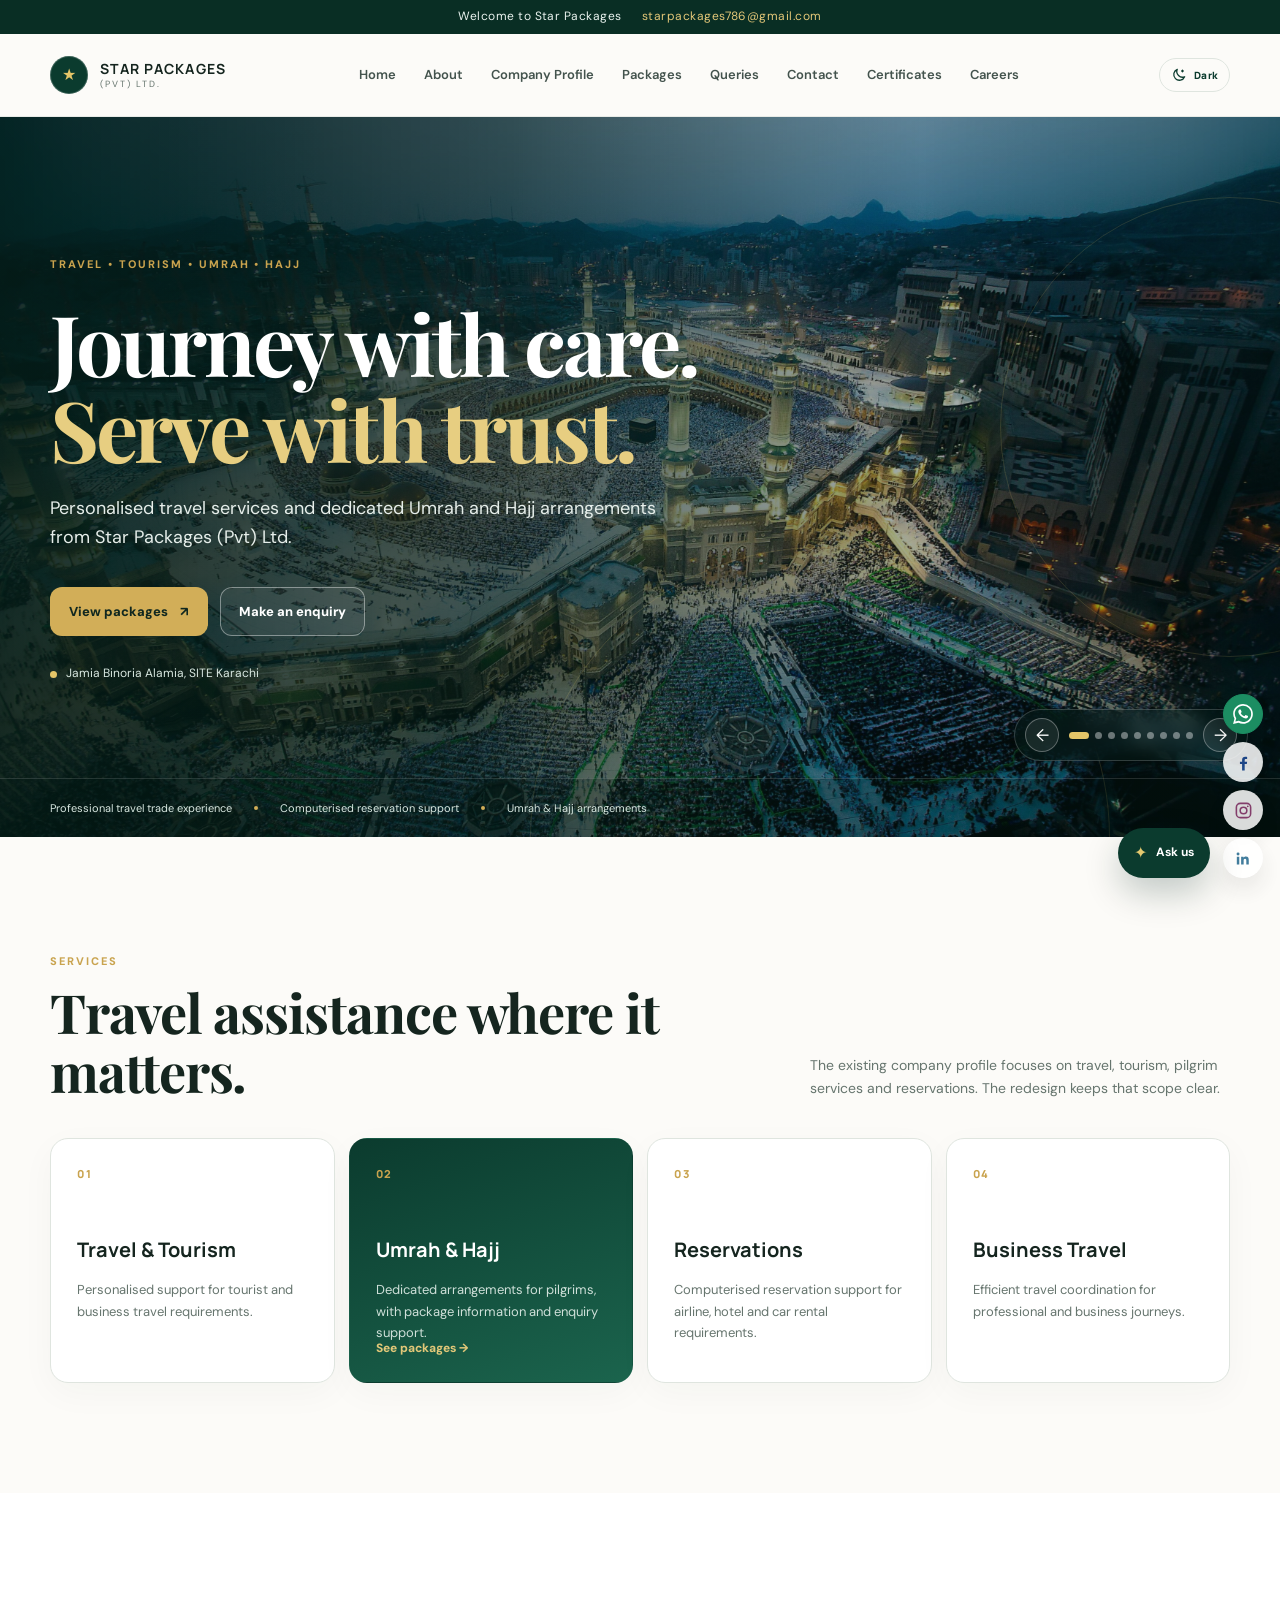
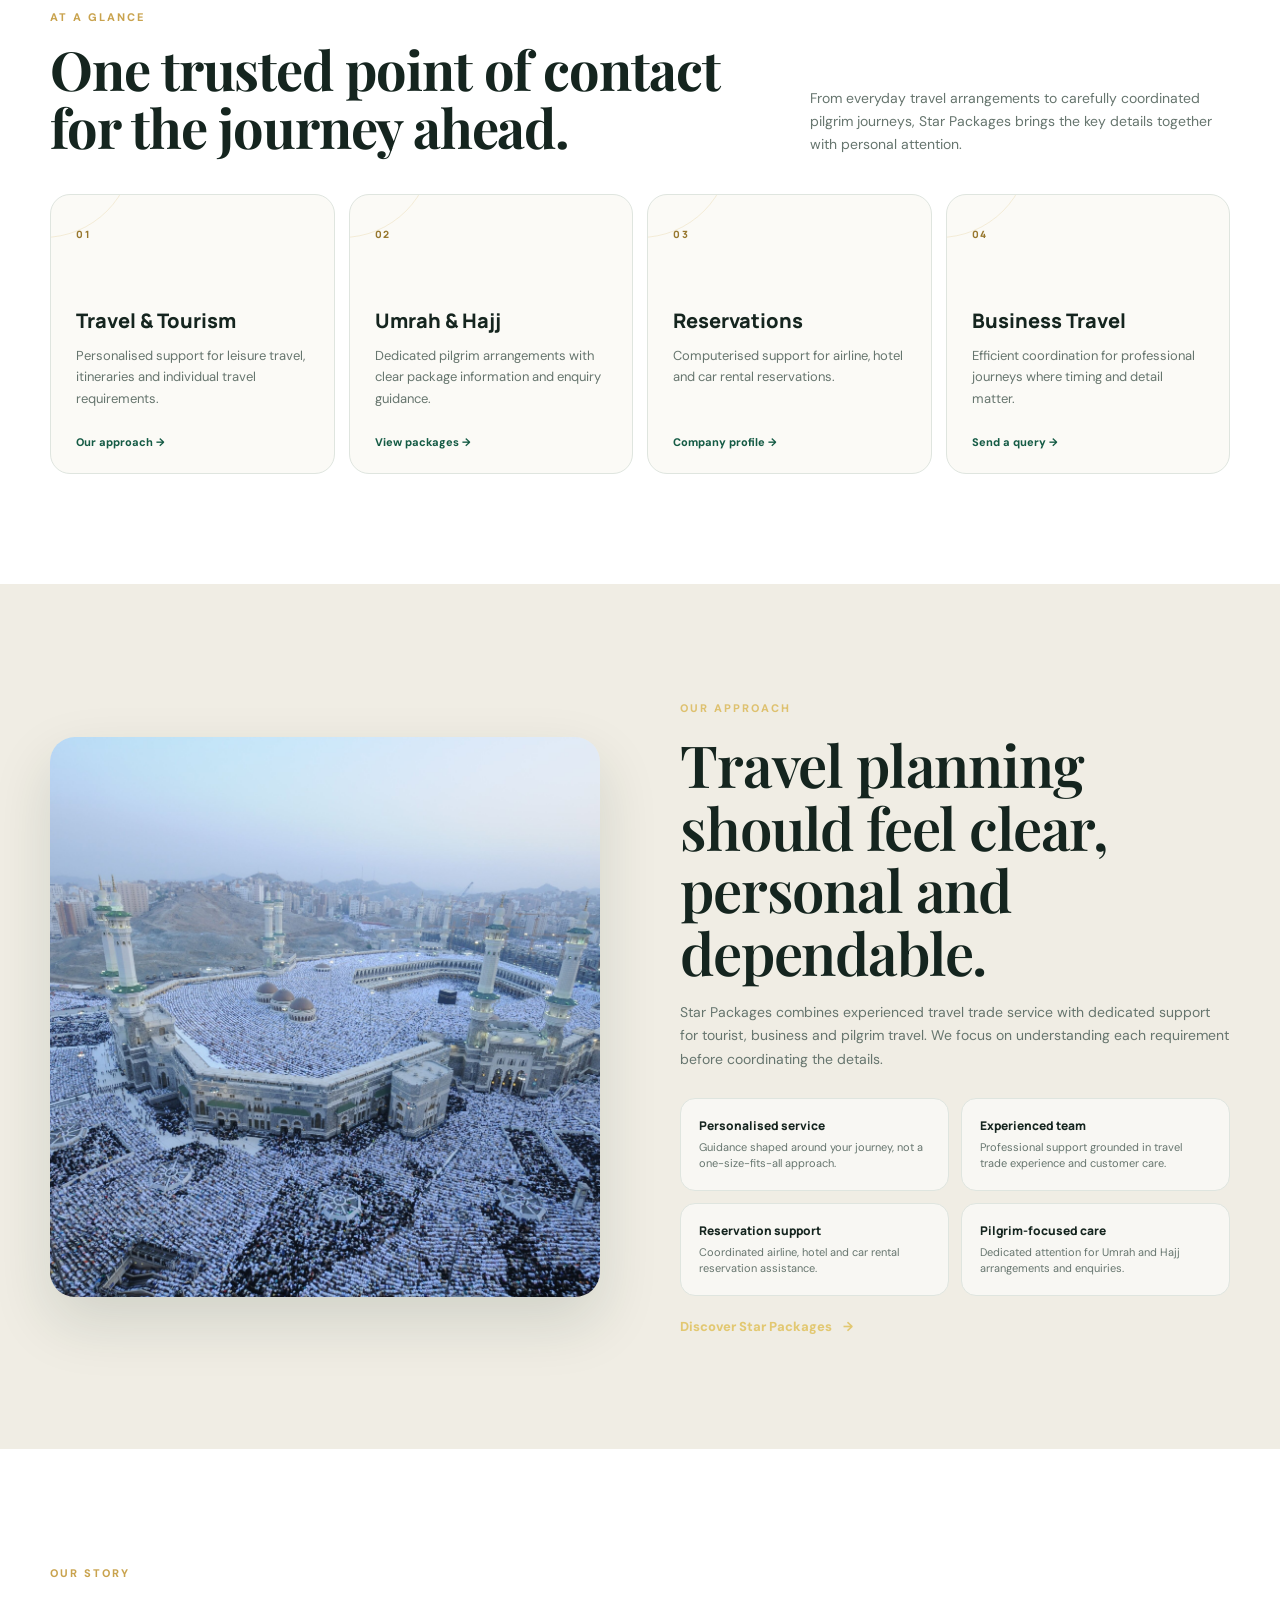
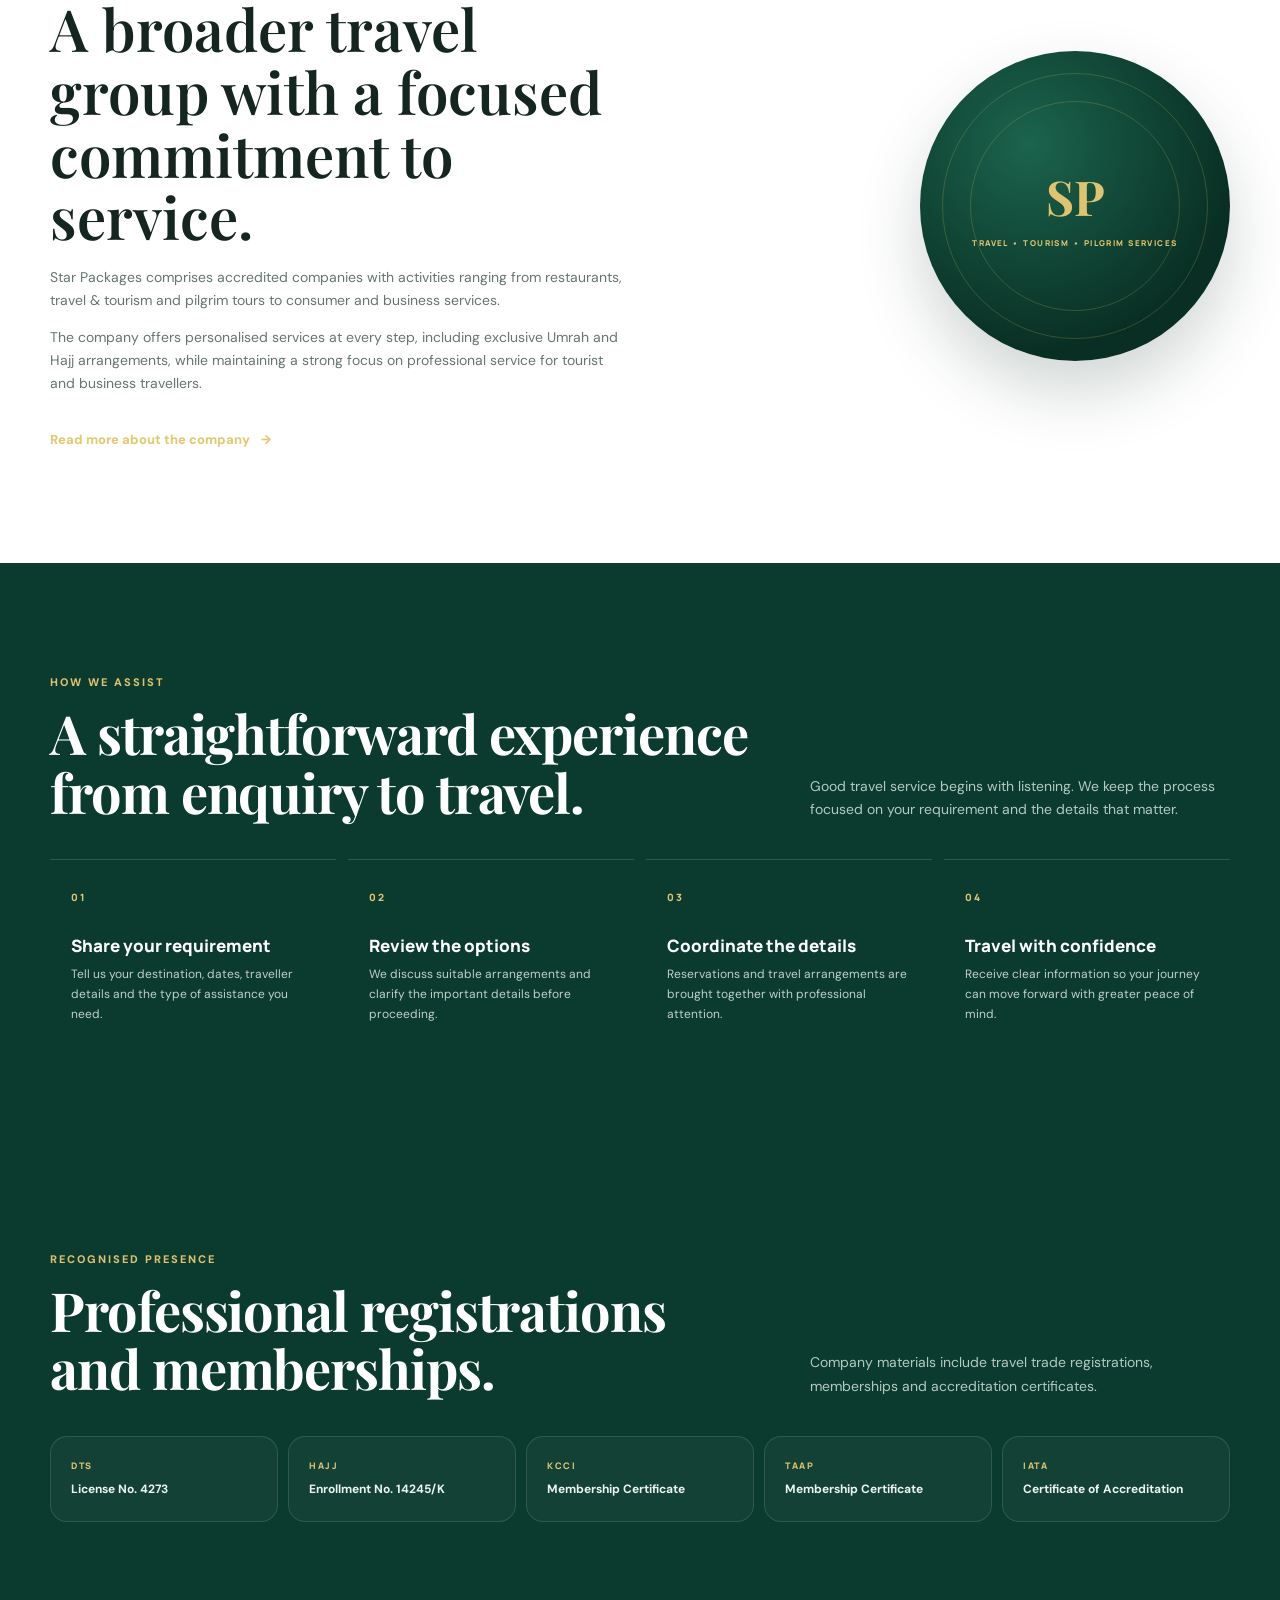
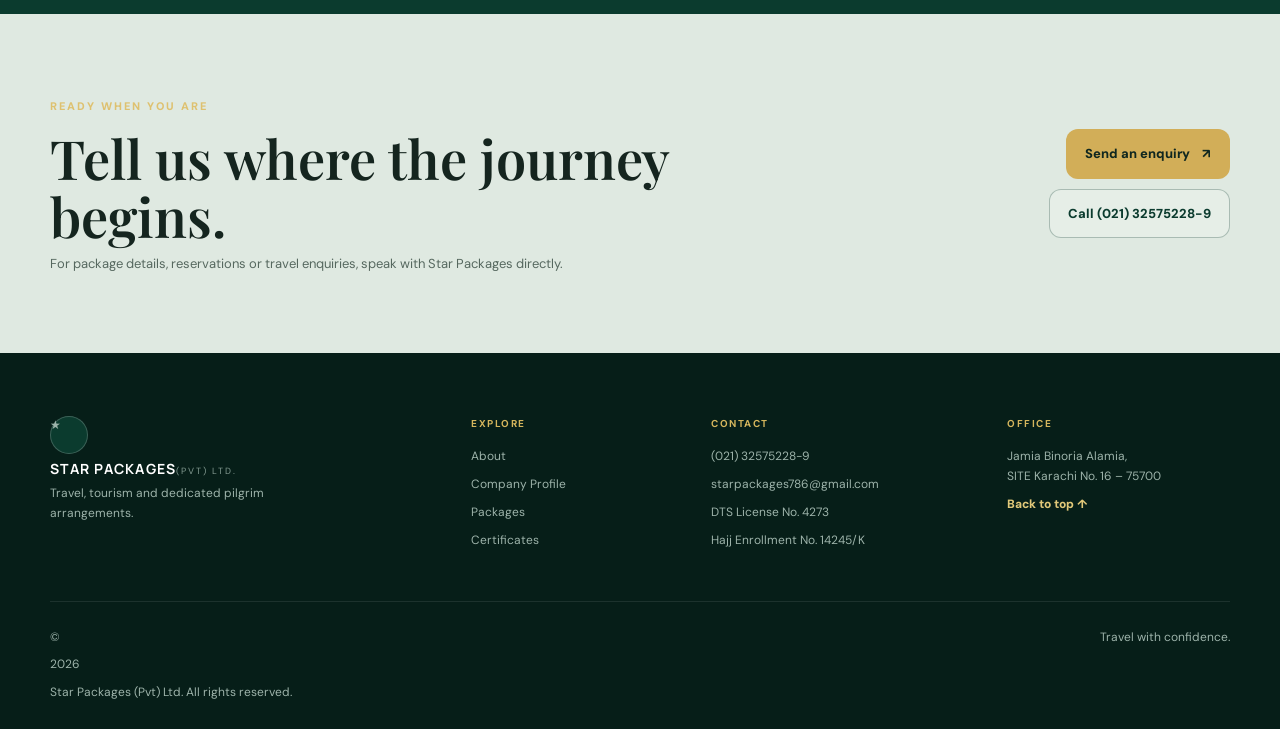
==== commit 18fb9aee: "Update index.html" ====
--- a/index.html
+++ b/index.html
@@ -158,7 +158,7 @@
     <section class="home-cta" aria-labelledby="home-cta-title">
       <div class="container home-cta-inner reveal">
         <div><span class="kicker dark">READY WHEN YOU ARE</span><h2 id="home-cta-title">Tell us where the journey begins.</h2><p>For package details, reservations or travel enquiries, speak with Star Packages directly.</p></div>
-        <div class="home-cta-actions"><a class="btn btn-primary magnetic" href="queries.html">Send an enquiry <span>↗</span></a><a class="btn btn-outline magnetic" href="tel:+9221325752289">Call (+92) 32575228-9</a></div>
+        <div class="home-cta-actions"><a class="btn btn-primary magnetic" href="queries.html">Send an enquiry <span>↗</span></a><a class="btn btn-outline magnetic" href="tel:+9221325752289">Call (021) 32575228-9</a></div>
       </div>
     </section>
 
@@ -167,7 +167,7 @@
     <div class="container footer-main">
       <div class="footer-brand"><a class="brand" href="index.html"><span class="brand-mark"><span>★</span></span><span class="brand-copy"><b>STAR PACKAGES</b><small>(PVT) LTD.</small></span></a><p>Travel, tourism and dedicated pilgrim arrangements.</p></div>
       <div><h4>Explore</h4><a href="about.html">About</a><a href="profile.html">Company Profile</a><a href="packages.html">Packages</a><a href="certificates.html">Certificates</a></div>
-      <div><h4>Contact</h4><a href="tel:+9221325752289">(+92) 32575228-9</a><a href="mailto:starpackages786@gmail.com">starpackages786@gmail.com</a><span>DTS License No. 4273</span><span>Hajj Enrollment No. 14245/K</span></div>
+      <div><h4>Contact</h4><a href="tel:+9221325752289">(021) 32575228-9</a><a href="mailto:starpackages786@gmail.com">starpackages786@gmail.com</a><span>DTS License No. 4273</span><span>Hajj Enrollment No. 14245/K</span></div>
       <div><h4>Office</h4><p>Jamia Binoria Alamia,<br>SITE Karachi No. 16 – 75700</p><a class="footer-up" href="#top">Back to top ↑</a></div>
     </div>
     <div class="container footer-bottom"><span>© <span id="year"></span> Star Packages (Pvt) Ltd. All rights reserved.</span><span>Travel with confidence.</span></div>
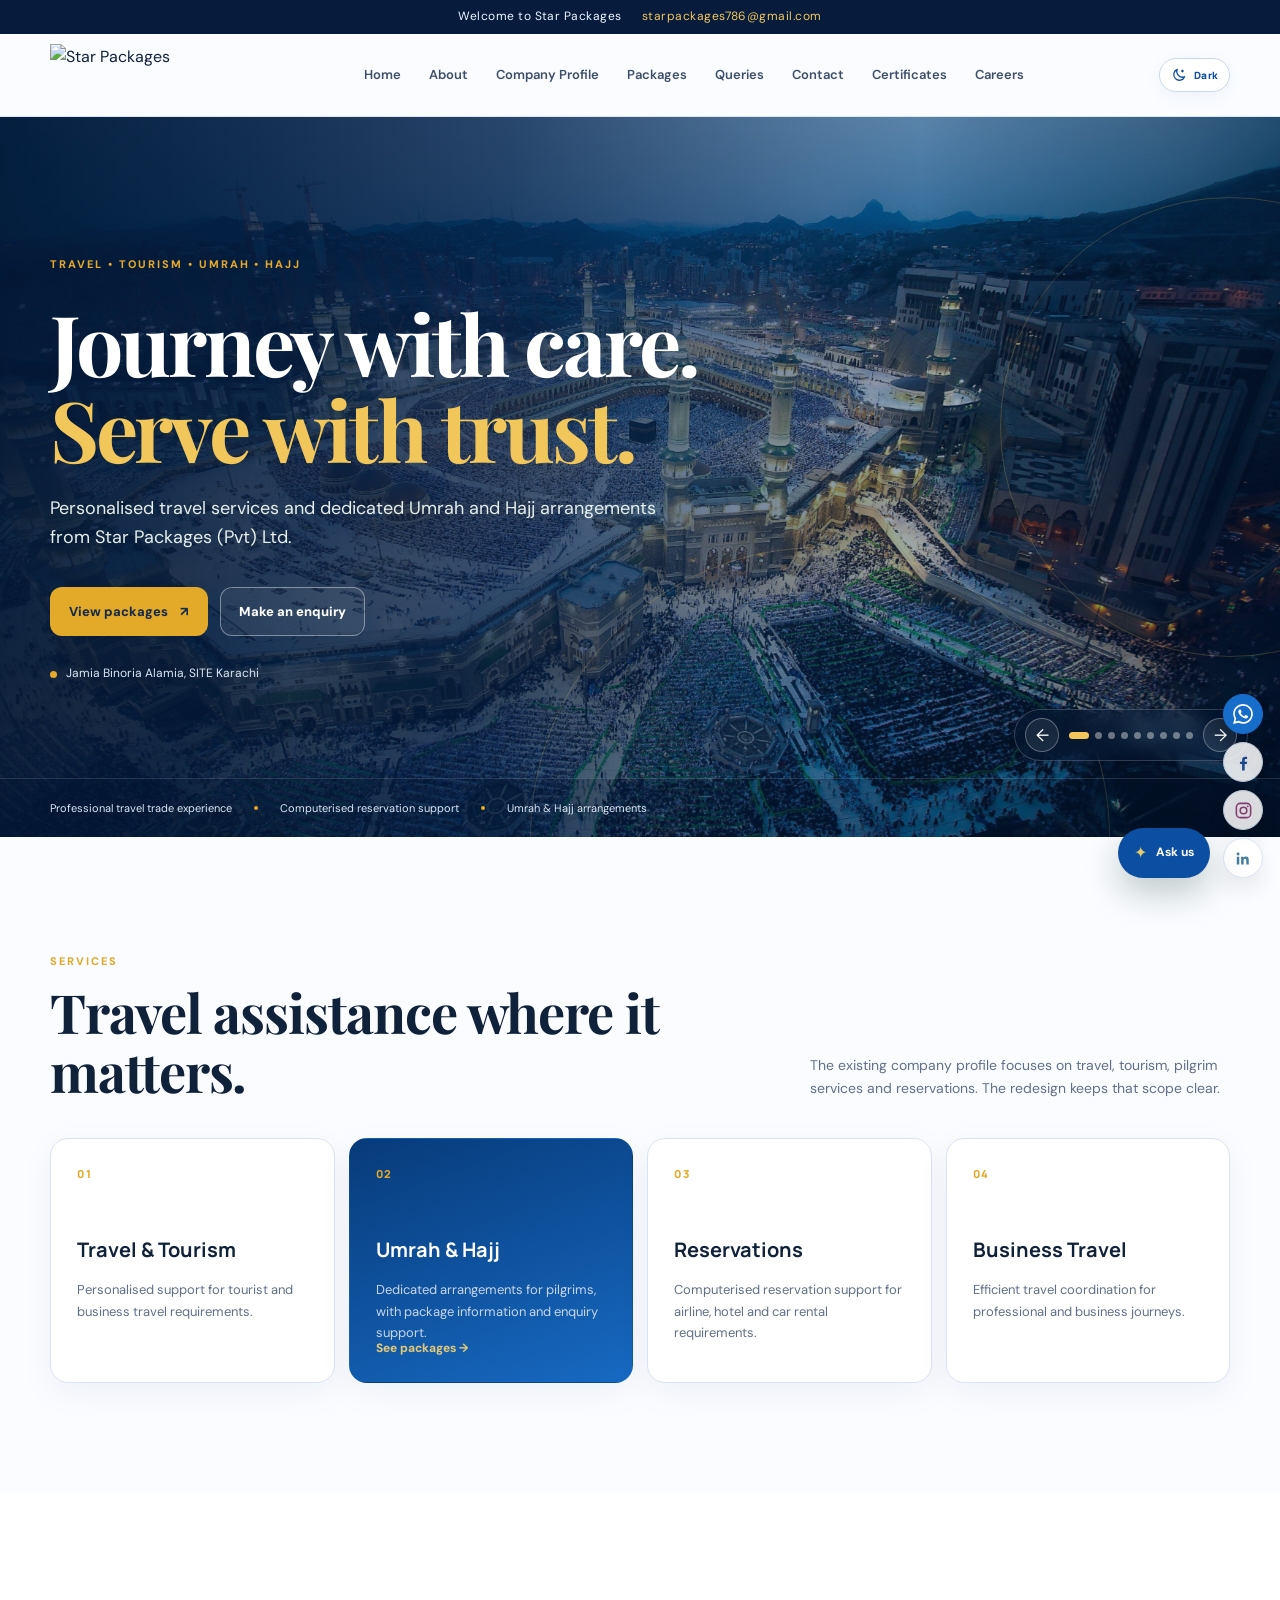
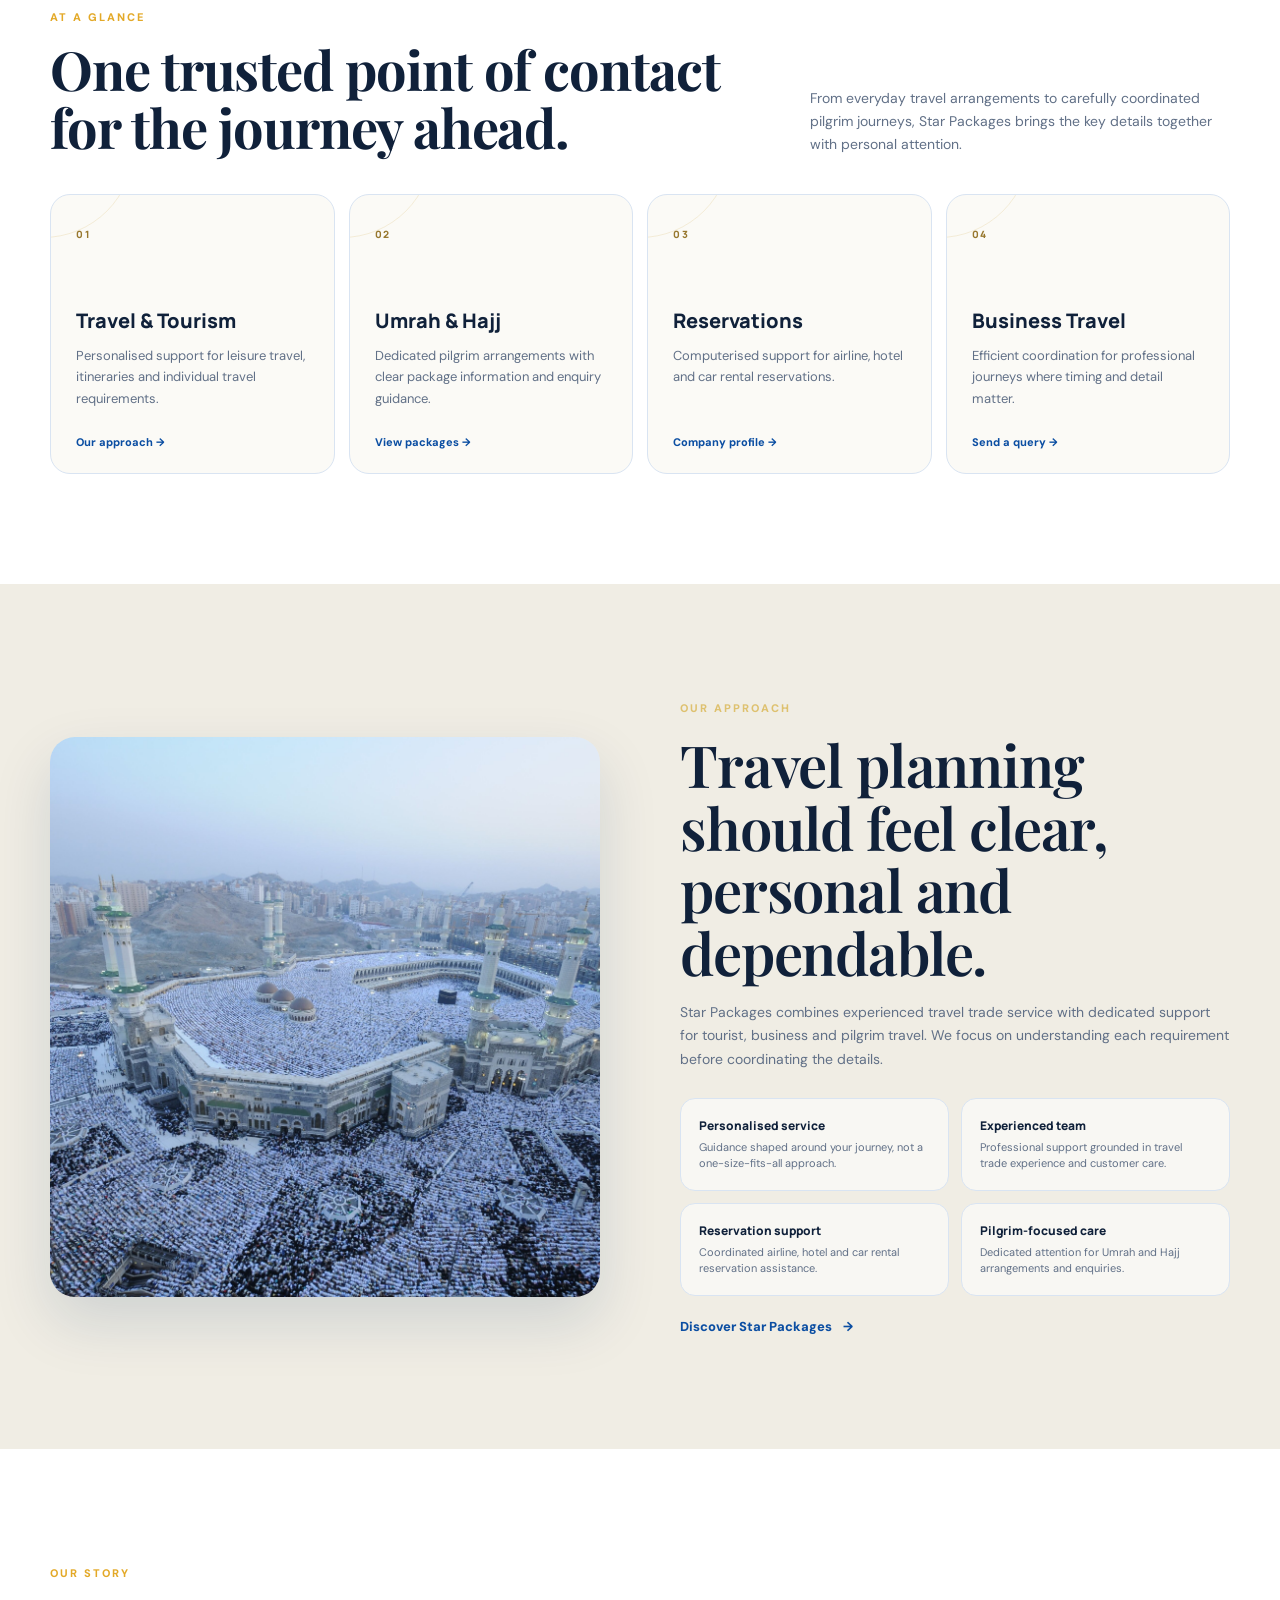
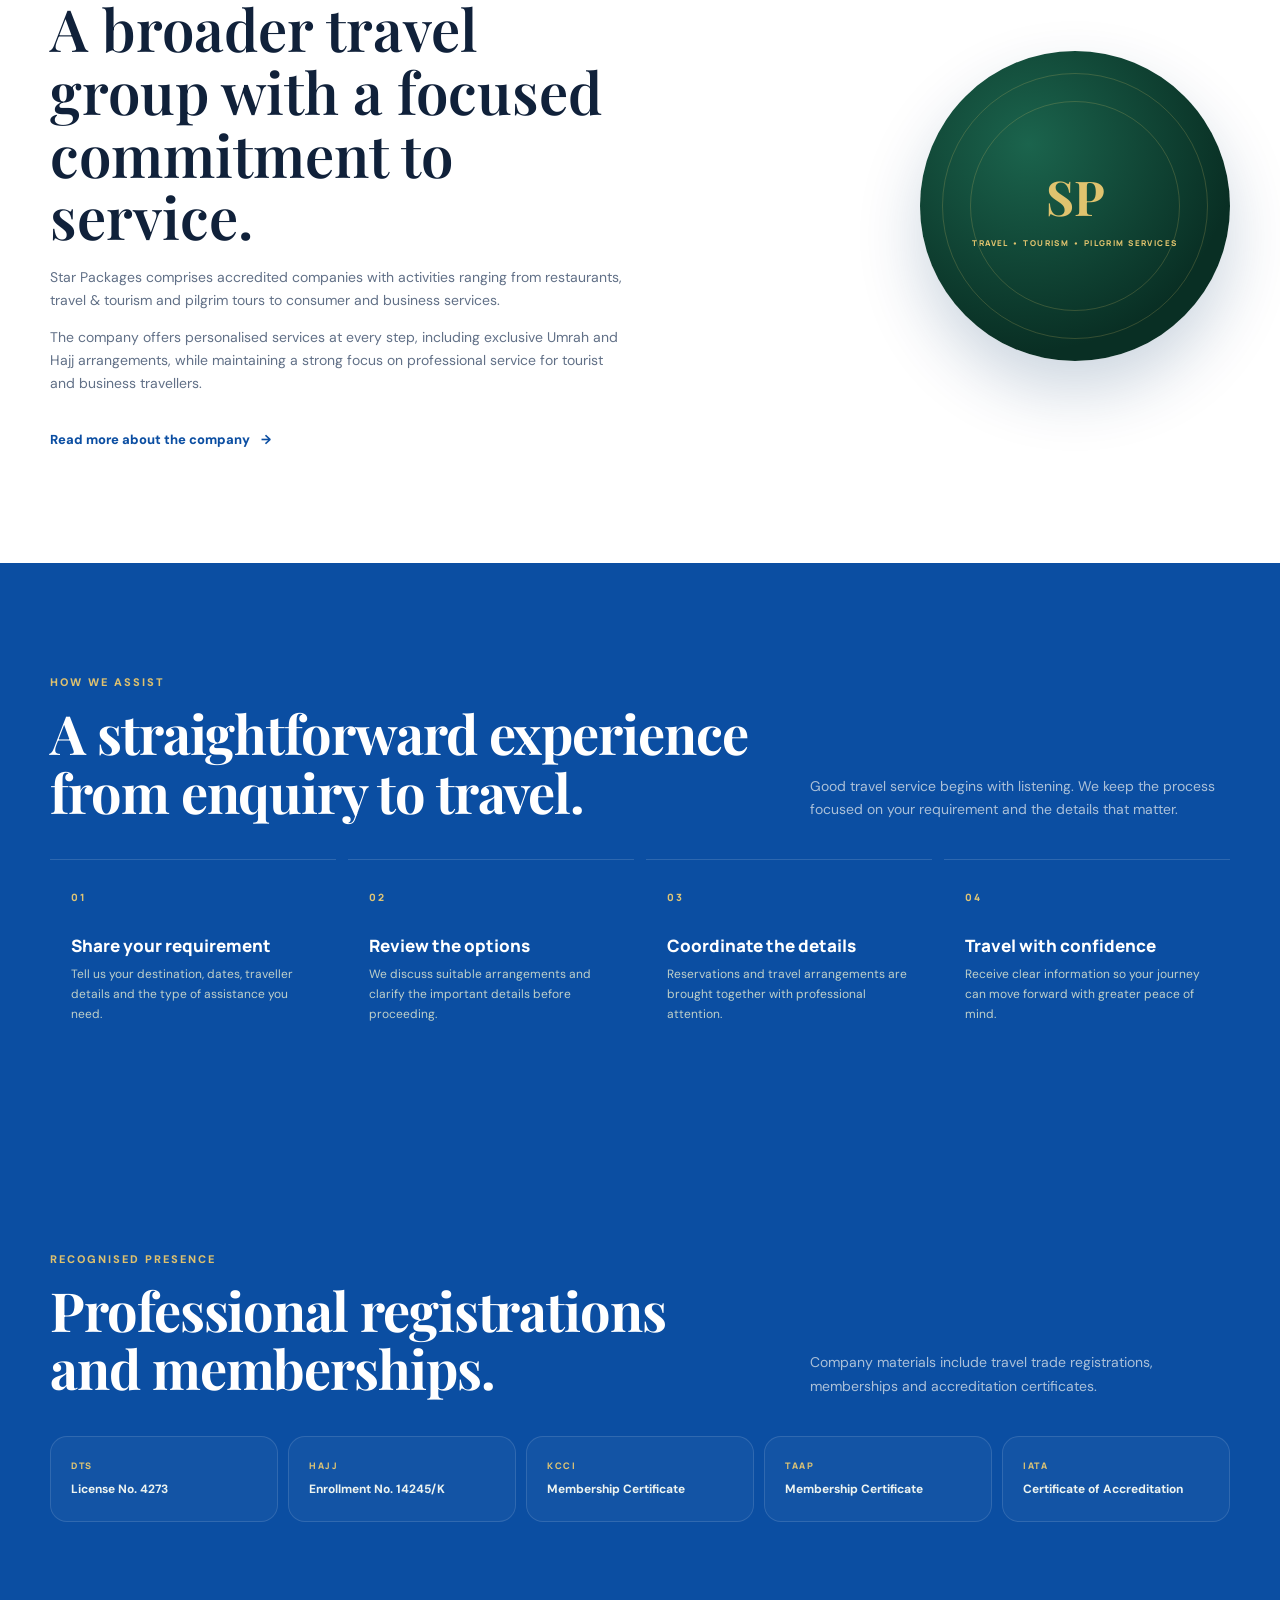
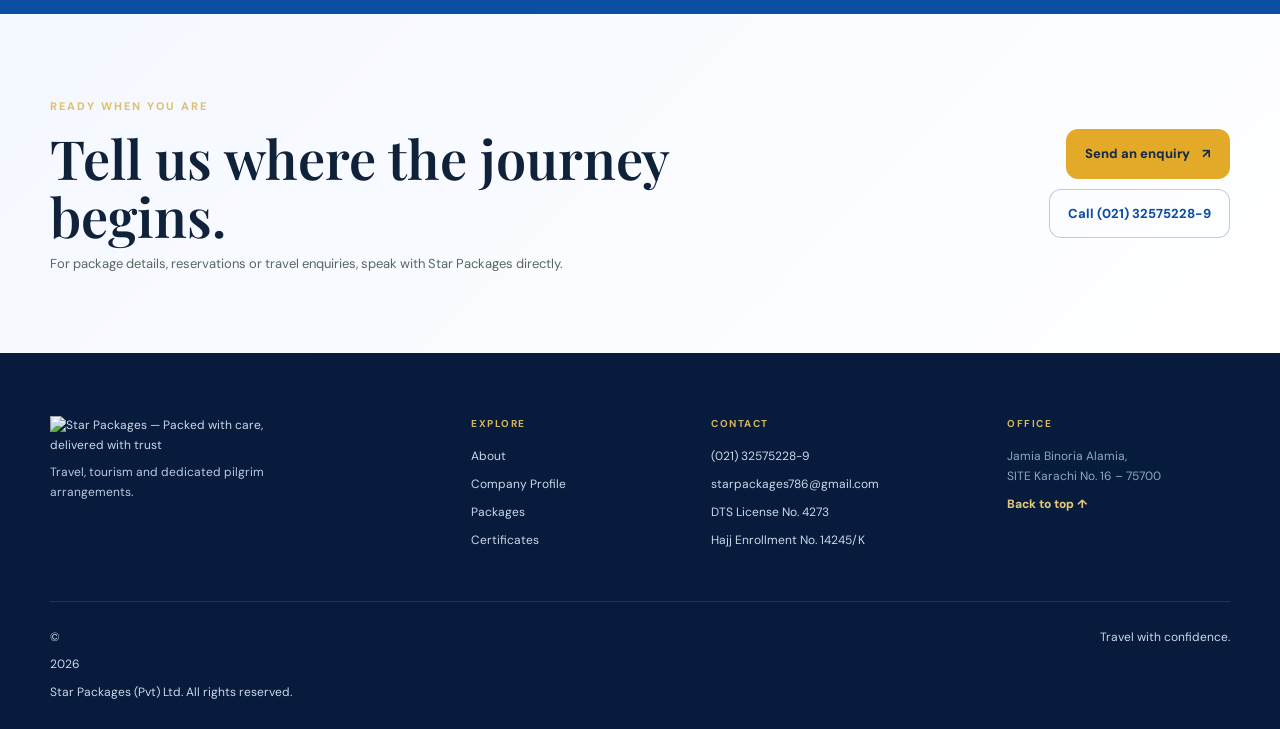
==== commit f6c49f83: "Update index.html" ====
--- a/index.html
+++ b/index.html
@@ -4,7 +4,7 @@
   <meta charset="utf-8">
   <meta name="viewport" content="width=device-width,initial-scale=1">
   <meta name="description" content="Star Packages (Pvt) Ltd — travel, tourism, Umrah and Hajj arrangements in Karachi, Pakistan.">
-  <meta name="theme-color" content="#0c3b2e">
+  <meta name="theme-color" content="#0b4ea2">
   <title>Star Packages (Pvt) Ltd | Travel, Tourism, Umrah & Hajj</title>
   <link rel="preconnect" href="https://fonts.googleapis.com">
   <link rel="preconnect" href="https://fonts.gstatic.com" crossorigin>
@@ -20,8 +20,7 @@
 <header class="site-header" id="top">
     <div class="container nav-shell">
       <a class="brand" href="index.html" aria-label="Star Packages home">
-        <span class="brand-mark" aria-hidden="true"><span>★</span></span>
-        <span class="brand-copy"><b>STAR PACKAGES</b><small>(PVT) LTD.</small></span>
+        <img class="brand-logo" src="assets/branding/star-packages-logo-header.png" alt="Star Packages" />
       </a>
       <button class="menu-toggle" id="menuToggle" aria-label="Open navigation" aria-expanded="false">
         <span></span><span></span><span></span>
@@ -165,7 +164,9 @@
   </main>
   <footer class="site-footer">
     <div class="container footer-main">
-      <div class="footer-brand"><a class="brand" href="index.html"><span class="brand-mark"><span>★</span></span><span class="brand-copy"><b>STAR PACKAGES</b><small>(PVT) LTD.</small></span></a><p>Travel, tourism and dedicated pilgrim arrangements.</p></div>
+      <div class="footer-brand"><a class="brand footer-brand-logo" href="index.html" aria-label="Star Packages home">
+          <img class="brand-logo-full" src="assets/branding/star-packages-logo-full.png" alt="Star Packages — Packed with care, delivered with trust" />
+        </a><p>Travel, tourism and dedicated pilgrim arrangements.</p></div>
       <div><h4>Explore</h4><a href="about.html">About</a><a href="profile.html">Company Profile</a><a href="packages.html">Packages</a><a href="certificates.html">Certificates</a></div>
       <div><h4>Contact</h4><a href="tel:+9221325752289">(021) 32575228-9</a><a href="mailto:starpackages786@gmail.com">starpackages786@gmail.com</a><span>DTS License No. 4273</span><span>Hajj Enrollment No. 14245/K</span></div>
       <div><h4>Office</h4><p>Jamia Binoria Alamia,<br>SITE Karachi No. 16 – 75700</p><a class="footer-up" href="#top">Back to top ↑</a></div>
--- a/styles.css
+++ b/styles.css
@@ -1,5 +1,5 @@
-:root{--green:#0b3b2e;--green-2:#155b45;--green-3:#267d5e;--gold:#c9a34e;--cream:#f5f1e7;--paper:#fcfbf8;--ink:#15251f;--muted:#66756e;--line:#dfe5df;--shadow:0 20px 60px rgba(13,40,31,.09);--radius:22px;--max:1180px}
-*{box-sizing:border-box}html{scroll-behavior:smooth}body{margin:0;font-family:'DM Sans',sans-serif;color:var(--ink);background:var(--paper);line-height:1.65}a{text-decoration:none;color:inherit}button,input,textarea{font:inherit}button{cursor:pointer}img{display:block;max-width:100%}.container{width:min(var(--max),calc(100% - 40px));margin-inline:auto}.announcement{height:34px;background:#092e24;color:#eaf3ef;display:flex;align-items:center;justify-content:center;gap:20px;font-size:12px;letter-spacing:.04em}.announcement a{color:#e3c778}.site-header{position:sticky;top:0;z-index:60;background:rgba(252,251,248,.92);backdrop-filter:blur(16px);border-bottom:1px solid rgba(11,59,46,.08)}.nav-shell{height:82px;display:flex;align-items:center;justify-content:space-between;gap:30px}.brand{display:flex;align-items:center;gap:12px}.brand-mark{width:38px;height:38px;border-radius:50%;display:grid;place-items:center;background:var(--green);color:#e5c568;box-shadow:inset 0 0 0 1px rgba(255,255,255,.2)}.brand-mark span{font-size:16px}.brand-copy{display:flex;flex-direction:column;line-height:1}.brand-copy b{font-family:'Manrope',sans-serif;letter-spacing:.09em;font-size:14px}.brand-copy small{margin-top:4px;color:var(--muted);font-size:9px;letter-spacing:.22em}.main-nav{display:flex;align-items:center;gap:4px}.main-nav a{padding:10px 12px;border-radius:10px;color:#43534d;font-size:13px;font-weight:600}.main-nav a:hover{background:#edf3ef;color:var(--green)}.menu-toggle{display:none;background:transparent;border:0}.menu-toggle span{display:block;width:24px;height:2px;background:var(--green);margin:5px 0}.hero{position:relative;min-height:720px;display:flex;align-items:center;overflow:hidden;background:#082b22;color:white}.hero-bg{position:absolute;inset:0;overflow:hidden;background:#082b22;transform:scale(1.03)}.hero-slide-layer{position:absolute;inset:-2%;background-size:cover;background-position:center;opacity:0;transform:scale(1.01) translate3d(calc(var(--hero-mx, 0px) * .18),calc(var(--hero-my, 0px) * .12),0);transition:opacity .65s ease,transform .9s cubic-bezier(.2,.7,.2,1);will-change:transform}.hero:hover .hero-slide-layer.visible{transform:scale(1.045) translate3d(var(--hero-mx, 0px),var(--hero-my, 0px),0)}.hero-slide-current{opacity:1}.hero-slide-next{opacity:0}.hero-slide-next.visible{opacity:1}.hero-slider-controls{position:absolute;z-index:5;right:32px;bottom:76px;display:flex;align-items:center;gap:10px;padding:8px 10px;border:1px solid rgba(255,255,255,.18);border-radius:999px;background:rgba(4,27,22,.34);backdrop-filter:blur(10px)}.hero-slider-btn{width:34px;height:34px;border:1px solid rgba(255,255,255,.3);border-radius:50%;background:rgba(255,255,255,.08);color:#fff;font-size:17px;display:grid;place-items:center;transition:.2s ease}.hero-slider-btn:hover{background:rgba(255,255,255,.18);transform:translateY(-1px)}.hero-slider-dots{display:flex;align-items:center;gap:6px}.hero-slider-dot{width:7px;height:7px;padding:0;border:0;border-radius:50%;background:rgba(255,255,255,.4);transition:.2s ease}.hero-slider-dot.active{width:20px;border-radius:999px;background:#e5c568}.hero-slider-controls[hidden]{display:none!important}.hero-overlay{position:absolute;inset:0;background:linear-gradient(90deg,rgba(4,27,22,.91) 0%,rgba(4,27,22,.7) 40%,rgba(4,27,22,.35) 72%,rgba(4,27,22,.52) 100%)}.geo{position:absolute;border:1px solid rgba(230,203,116,.14);border-radius:50%;width:460px;height:460px;right:-180px}.geo-a{top:80px}.geo-b{bottom:-290px;right:170px;width:580px;height:580px}.hero-content{position:relative;z-index:3}.hero-copy{max-width:700px;padding:100px 0 120px}.kicker{display:inline-flex;align-items:center;gap:10px;color:var(--gold);font-size:11px;font-weight:800;letter-spacing:.18em}.hero h1{font-family:'Playfair Display',serif;font-size:clamp(48px,7vw,84px);line-height:1.02;letter-spacing:-.035em;margin:24px 0 22px}.hero h1 em{color:#e7ce81;font-style:normal}.hero p{font-size:18px;max-width:620px;color:#e6eeea;margin:0}.hero-actions{display:flex;gap:12px;flex-wrap:wrap;margin:34px 0 28px}.btn{display:inline-flex;align-items:center;justify-content:center;gap:12px;border-radius:12px;padding:13px 18px;font-weight:800;font-size:13px;border:1px solid transparent;transition:.25s ease}.btn-primary{background:#d2ae58;color:#10271f}.btn-primary:hover{transform:translateY(-2px);box-shadow:0 10px 30px rgba(210,174,88,.25)}.btn-light{border-color:rgba(255,255,255,.4);color:#fff;background:rgba(255,255,255,.06)}.btn-light:hover{background:rgba(255,255,255,.14)}.hero-note{font-size:12px;color:#d9e8e1;display:flex;align-items:center;gap:9px}.dot{width:7px;height:7px;border-radius:50%;background:#e5c568;display:inline-block}.hero-bottom{position:absolute;left:0;right:0;bottom:0;border-top:1px solid rgba(255,255,255,.13);background:rgba(0,20,15,.22)}.hero-trust{height:58px;display:flex;align-items:center;gap:22px;font-size:11px;color:#d9e8e1;justify-content:flex-start}.hero-trust i{width:4px;height:4px;background:#d2ae58;border-radius:50%}.section{padding:110px 0}.two-col{display:grid;grid-template-columns:180px 1fr;gap:60px}.section-label{padding-top:7px;color:var(--green);display:flex;flex-direction:column;gap:10px}.section-label span{font-family:'Manrope';font-weight:800;font-size:14px}.section-label small{font-size:10px;letter-spacing:.15em;font-weight:800}.lead{font-family:'Playfair Display',serif;font-size:clamp(24px,3vw,38px);line-height:1.25;margin:0;max-width:900px}.divider{height:1px;background:var(--line);margin:34px 0}.body-grid{display:grid;grid-template-columns:1fr 1fr;gap:42px;color:var(--muted);font-size:15px}.profile-band{background:var(--green);color:#eef5f1;padding:88px 0}.profile-grid{display:grid;grid-template-columns:1.15fr .85fr;gap:70px;align-items:center}.kicker.dark{color:#dec16f}.profile-grid h2{font-family:'Playfair Display',serif;font-size:clamp(36px,5vw,56px);line-height:1.08;margin:16px 0 0;letter-spacing:-.025em}.profile-copy{color:#cbdad3;font-size:15px}.inline-link{display:inline-flex;gap:11px;margin-top:20px;color:#e2c871;font-weight:800;font-size:13px}.section-head{display:flex;justify-content:space-between;gap:50px;align-items:end;margin-bottom:38px}.section-head h2{font-family:'Playfair Display',serif;font-size:clamp(34px,5vw,54px);margin:10px 0 0;line-height:1.08;letter-spacing:-.02em}.section-head>p{max-width:420px;color:var(--muted);font-size:14px;margin:0}.service-grid{display:grid;grid-template-columns:repeat(4,1fr);gap:14px}.service-card{background:white;border:1px solid var(--line);border-radius:18px;padding:26px;min-height:240px;box-shadow:0 10px 35px rgba(18,48,37,.035);position:relative;overflow:hidden}.service-card-main{background:linear-gradient(160deg,#0b3b2e,#1b644d);color:white;border-color:transparent}.service-no{font-family:'Manrope';font-weight:800;color:var(--gold);font-size:11px;letter-spacing:.14em}.service-card h3{font-size:20px;margin:50px 0 10px;font-family:'Manrope'}.service-card p{color:var(--muted);font-size:13px}.service-card-main p{color:#cfe0d9}.service-card a{position:absolute;left:26px;bottom:24px;font-size:12px;font-weight:800;color:#e1c778}.packages-section{background:#f0ede4}.small-note{font-size:11px;color:#7b847f}.availability-grid{display:grid;grid-template-columns:1fr 1fr;gap:14px;margin-bottom:58px}.availability-card{background:white;border:1px solid var(--line);border-radius:18px;padding:24px 28px;display:flex;align-items:center;justify-content:space-between;gap:20px}.availability-card h3{margin:7px 0 0;font-size:18px}.availability-card strong{color:#8c635e;font-size:12px;letter-spacing:.08em}.mini{font-size:10px;font-weight:800;letter-spacing:.15em;color:var(--green-3)}.umrah-heading{display:flex;justify-content:space-between;gap:30px;align-items:end;margin-bottom:22px}.umrah-heading h3{margin:8px 0 0;font-family:'Playfair Display',serif;font-size:35px}.umrah-heading p{max-width:430px;color:var(--muted);font-size:13px}.package-doc-grid{display:grid;grid-template-columns:1fr 1fr;gap:18px}.package-doc{background:white;border:1px solid var(--line);border-radius:22px;overflow:hidden;display:grid;grid-template-columns:46% 54%;min-height:420px}.doc-image,.cert-image{border:0;background:#f4f1e8;padding:18px;overflow:hidden;text-align:left;display:grid;place-items:center}.doc-image img{width:100%;height:100%;object-fit:contain;object-position:center;background:#fff;box-shadow:0 8px 22px rgba(18,48,37,.08)}.doc-copy{padding:28px 28px 26px}.doc-copy h3{font-size:25px;margin:8px 0 10px;font-family:'Manrope'}.doc-copy p{font-size:13px;color:var(--muted)}.doc-copy ul{margin:16px 0 20px;padding-left:18px;color:#4f6059;font-size:12px}.doc-copy li{margin:6px 0}.text-btn,.pdf-link{background:transparent;border:0;color:var(--green-2);font-size:12px;font-weight:800;padding:0}.doc-copy .text-btn{display:inline-flex;align-items:center;justify-content:center;gap:8px;padding:10px 14px;border:1px solid #b99a4b;border-radius:10px;background:#fffaf0;color:#765d1c;box-shadow:0 4px 12px rgba(118,93,28,.08);transition:.2s ease}.doc-copy .text-btn:hover{background:#d2ae58;border-color:#d2ae58;color:#10271f;transform:translateY(-1px);box-shadow:0 8px 18px rgba(210,174,88,.22)}.doc-copy .text-btn:focus-visible{outline:3px solid rgba(210,174,88,.35);outline-offset:2px}.pdf-link{padding-left:14px;color:#997a2c}.credentials{background:white}.cert-grid{display:grid;grid-template-columns:repeat(4,1fr);gap:14px}.cert-card{border:1px solid var(--line);background:#fbfaf6;border-radius:18px;overflow:hidden}.cert-image{width:100%;height:260px}.cert-image img{width:100%;height:100%;object-fit:cover;object-position:center}.cert-copy{padding:18px}.cert-copy>span{font-size:10px;color:var(--gold);font-weight:800;letter-spacing:.15em}.cert-copy h3{font-size:16px;margin:6px 0 15px}.cert-actions{display:flex;align-items:center}.query-section{padding:70px 0;background:#dfe9e1}.query-wrap{display:grid;grid-template-columns:1fr auto;gap:35px;align-items:center}.query-wrap h2{font-family:'Playfair Display',serif;font-size:45px;margin:10px 0 8px}.query-wrap p{color:#52655c;margin:0}.query-email{min-width:370px;background:var(--green);color:white;border-radius:18px;padding:22px 24px;display:grid;grid-template-columns:1fr auto;gap:5px 15px}.query-email span:first-child{color:#d7c071;font-size:10px;font-weight:800;letter-spacing:.15em}.query-email strong{font-size:16px}.query-email span:last-child{grid-row:1 / span 2;grid-column:2;align-self:center;color:#d7c071;font-size:20px}.contact-section{background:#0b3b2e;color:white}.contact-grid{display:grid;grid-template-columns:1fr 1fr;gap:80px}.contact-intro h2{font-family:'Playfair Display',serif;font-size:clamp(38px,5vw,60px);line-height:1.05;margin:12px 0 20px}.contact-intro>p{color:#cfe0d9;max-width:540px}.contact-list{display:grid;grid-template-columns:1fr 1fr;gap:18px;margin-top:34px}.contact-list a,.contact-list div{padding-top:15px;border-top:1px solid rgba(255,255,255,.13)}.contact-list small{display:block;color:#a9c2b8;font-size:10px;letter-spacing:.12em;text-transform:uppercase}.contact-list strong{display:block;margin-top:6px;font-size:13px;color:#f1f6f4}.enquiry-form{background:#f8f7f1;color:var(--ink);border-radius:22px;padding:30px;box-shadow:var(--shadow)}.form-heading span{font-size:10px;font-weight:800;color:var(--gold);letter-spacing:.15em}.form-heading h3{font-family:'Playfair Display',serif;font-size:32px;margin:6px 0 22px}.enquiry-form label{display:block;font-size:11px;font-weight:700;color:#50615a;margin-top:13px}.enquiry-form input,.enquiry-form textarea{width:100%;border:1px solid #d7ded8;border-radius:10px;background:white;padding:11px 12px;margin-top:7px;outline:none;color:var(--ink)}.enquiry-form input:focus,.enquiry-form textarea:focus{border-color:#7aa391;box-shadow:0 0 0 3px rgba(38,125,94,.1)}.enquiry-form .btn{margin-top:17px;width:100%}.form-hint{font-size:10px;color:#7d8781;margin:10px 0 0;text-align:center}.careers{background:#f2eee5}.career-box{display:flex;align-items:center;justify-content:space-between;gap:40px}.career-box h2{font-family:'Playfair Display',serif;font-size:45px;margin:10px 0 0}.career-box p{color:var(--muted);font-size:13px}.site-footer{background:#061e18;color:#dce8e2;padding-top:55px}.footer-main{display:grid;grid-template-columns:1.35fr .7fr .9fr .8fr;gap:45px;padding-bottom:42px}.footer-brand p{color:#9db3aa;font-size:12px;max-width:240px;margin-top:16px}.site-footer h4{font-size:10px;letter-spacing:.15em;color:#d5b65d;text-transform:uppercase;margin:8px 0 15px}.site-footer>div a,.site-footer>div span,.site-footer>div p{display:block;color:#9db3aa;font-size:12px;margin:8px 0}.site-footer .brand-copy b{color:#fff}.site-footer .brand-copy small{color:#839a91}.footer-up{color:#e1c879!important;font-weight:800}.footer-bottom{border-top:1px solid rgba(255,255,255,.09);padding:18px 0;display:flex;justify-content:space-between;gap:20px;font-size:10px;color:#769086}.social-rail{position:fixed;right:17px;bottom:22px;z-index:50;display:flex;flex-direction:column;gap:8px}.social{width:40px;height:40px;border-radius:50%;border:1px solid rgba(255,255,255,.6);display:grid;place-items:center;font-size:11px;font-weight:800;box-shadow:0 12px 25px rgba(0,0,0,.1);background:white;color:var(--green)}.social.wa{background:#1c8d62;color:white;border-color:#1c8d62}.social.fb{color:#234f9b}.social.ig{color:#9b477d}.social.li{color:#21678d}.unconfigured{opacity:.85}.chat-button{position:fixed;right:70px;bottom:22px;z-index:51;border:0;border-radius:999px;background:var(--green);color:white;padding:12px 16px;display:flex;gap:9px;align-items:center;box-shadow:0 15px 35px rgba(6,38,29,.23)}.chat-button span{color:#e4c96f}.chat-button b{font-size:12px}.chat-panel{position:fixed;right:70px;bottom:78px;width:min(360px,calc(100vw - 28px));background:white;border:1px solid var(--line);border-radius:20px;z-index:52;box-shadow:0 25px 70px rgba(17,40,31,.18);opacity:0;transform:translateY(12px) scale(.98);pointer-events:none;transition:.2s}.chat-panel.open{opacity:1;transform:none;pointer-events:auto}.chat-top{padding:16px 17px;background:var(--green);color:white;border-radius:20px 20px 0 0;display:flex;justify-content:space-between;align-items:center}.chat-top strong{display:block;font-size:13px}.chat-top small{display:block;color:#b8cdc5;font-size:10px;margin-top:3px}.chat-top button{border:0;background:transparent;color:white;font-size:22px}.chat-body{max-height:260px;overflow:auto;padding:16px}.chat-msg{padding:10px 12px;border-radius:12px;font-size:12px;margin-bottom:9px;max-width:85%}.chat-msg.bot{background:#eef4f0;color:#37554a}.chat-msg.user{margin-left:auto;background:#e3d199;color:#213b31}.chat-options{display:flex;flex-wrap:wrap;gap:7px;padding:0 16px 16px}.chat-options button{border:1px solid #d8e2dc;background:#fff;border-radius:999px;padding:8px 10px;color:var(--green);font-size:11px}.lightbox{position:fixed;inset:0;z-index:100;background:rgba(3,17,13,.88);display:grid;place-items:center;padding:28px;opacity:0;pointer-events:none;transition:.2s}.lightbox.open{opacity:1;pointer-events:auto}.lightbox-inner{position:relative;width:100%;height:100%;min-width:0;min-height:0;display:grid;place-items:center}.lightbox img{display:block;width:auto;height:auto;max-width:calc(100vw - 80px);max-height:calc(100vh - 80px);min-width:0;min-height:0;object-fit:contain;box-shadow:0 30px 100px rgba(0,0,0,.3);background:white}.lightbox-inner>button{position:absolute;right:-4px;top:-12px;width:38px;height:38px;border-radius:50%;border:0;background:white;color:var(--green);font-size:25px;z-index:2}.toast{position:fixed;left:50%;bottom:22px;transform:translate(-50%,20px);background:#10261f;color:white;padding:11px 14px;border-radius:10px;font-size:11px;opacity:0;pointer-events:none;transition:.2s;z-index:110}.toast.show{opacity:1;transform:translate(-50%,0)}
+:root{--green:#0B4EA2;--green-2:#1458B0;--green-3:#1C72D0;--gold:#c9a34e;--cream:#f5f1e7;--paper:#fcfbf8;--ink:#0D264D;--muted:#66756e;--line:#dfe5df;--shadow:0 20px 60px rgba(7,45,92,.09);--radius:22px;--max:1180px}
+*{box-sizing:border-box}html{scroll-behavior:smooth}body{margin:0;font-family:'DM Sans',sans-serif;color:var(--ink);background:var(--paper);line-height:1.65}a{text-decoration:none;color:inherit}button,input,textarea{font:inherit}button{cursor:pointer}img{display:block;max-width:100%}.container{width:min(var(--max),calc(100% - 40px));margin-inline:auto}.announcement{height:34px;background:#092e24;color:#EFF5FF;display:flex;align-items:center;justify-content:center;gap:20px;font-size:12px;letter-spacing:.04em}.announcement a{color:#e3c778}.site-header{position:sticky;top:0;z-index:60;background:rgba(252,251,248,.92);backdrop-filter:blur(16px);border-bottom:1px solid rgba(11,78,162,.08)}.nav-shell{height:82px;display:flex;align-items:center;justify-content:space-between;gap:30px}.brand{display:flex;align-items:center;gap:12px}.brand-mark{width:38px;height:38px;border-radius:50%;display:grid;place-items:center;background:var(--green);color:#e5c568;box-shadow:inset 0 0 0 1px rgba(255,255,255,.2)}.brand-mark span{font-size:16px}.brand-copy{display:flex;flex-direction:column;line-height:1}.brand-copy b{font-family:'Manrope',sans-serif;letter-spacing:.09em;font-size:14px}.brand-copy small{margin-top:4px;color:var(--muted);font-size:9px;letter-spacing:.22em}.main-nav{display:flex;align-items:center;gap:4px}.main-nav a{padding:10px 12px;border-radius:10px;color:#43534d;font-size:13px;font-weight:600}.main-nav a:hover{background:#F0F6FF;color:var(--green)}.menu-toggle{display:none;background:transparent;border:0}.menu-toggle span{display:block;width:24px;height:2px;background:var(--green);margin:5px 0}.hero{position:relative;min-height:720px;display:flex;align-items:center;overflow:hidden;background:#071C3D;color:white}.hero-bg{position:absolute;inset:0;overflow:hidden;background:#071C3D;transform:scale(1.03)}.hero-slide-layer{position:absolute;inset:-2%;background-size:cover;background-position:center;opacity:0;transform:scale(1.01) translate3d(calc(var(--hero-mx, 0px) * .18),calc(var(--hero-my, 0px) * .12),0);transition:opacity .65s ease,transform .9s cubic-bezier(.2,.7,.2,1);will-change:transform}.hero:hover .hero-slide-layer.visible{transform:scale(1.045) translate3d(var(--hero-mx, 0px),var(--hero-my, 0px),0)}.hero-slide-current{opacity:1}.hero-slide-next{opacity:0}.hero-slide-next.visible{opacity:1}.hero-slider-controls{position:absolute;z-index:5;right:32px;bottom:76px;display:flex;align-items:center;gap:10px;padding:8px 10px;border:1px solid rgba(255,255,255,.18);border-radius:999px;background:rgba(4,24,55,.34);backdrop-filter:blur(10px)}.hero-slider-btn{width:34px;height:34px;border:1px solid rgba(255,255,255,.3);border-radius:50%;background:rgba(255,255,255,.08);color:#fff;font-size:17px;display:grid;place-items:center;transition:.2s ease}.hero-slider-btn:hover{background:rgba(255,255,255,.18);transform:translateY(-1px)}.hero-slider-dots{display:flex;align-items:center;gap:6px}.hero-slider-dot{width:7px;height:7px;padding:0;border:0;border-radius:50%;background:rgba(255,255,255,.4);transition:.2s ease}.hero-slider-dot.active{width:20px;border-radius:999px;background:#e5c568}.hero-slider-controls[hidden]{display:none!important}.hero-overlay{position:absolute;inset:0;background:linear-gradient(90deg,rgba(4,24,55,.91) 0%,rgba(4,24,55,.7) 40%,rgba(4,24,55,.35) 72%,rgba(4,24,55,.52) 100%)}.geo{position:absolute;border:1px solid rgba(230,203,116,.14);border-radius:50%;width:460px;height:460px;right:-180px}.geo-a{top:80px}.geo-b{bottom:-290px;right:170px;width:580px;height:580px}.hero-content{position:relative;z-index:3}.hero-copy{max-width:700px;padding:100px 0 120px}.kicker{display:inline-flex;align-items:center;gap:10px;color:var(--gold);font-size:11px;font-weight:800;letter-spacing:.18em}.hero h1{font-family:'Playfair Display',serif;font-size:clamp(48px,7vw,84px);line-height:1.02;letter-spacing:-.035em;margin:24px 0 22px}.hero h1 em{color:#e7ce81;font-style:normal}.hero p{font-size:18px;max-width:620px;color:#e6eeea;margin:0}.hero-actions{display:flex;gap:12px;flex-wrap:wrap;margin:34px 0 28px}.btn{display:inline-flex;align-items:center;justify-content:center;gap:12px;border-radius:12px;padding:13px 18px;font-weight:800;font-size:13px;border:1px solid transparent;transition:.25s ease}.btn-primary{background:#d2ae58;color:#10271f}.btn-primary:hover{transform:translateY(-2px);box-shadow:0 10px 30px rgba(210,174,88,.25)}.btn-light{border-color:rgba(255,255,255,.4);color:#fff;background:rgba(255,255,255,.06)}.btn-light:hover{background:rgba(255,255,255,.14)}.hero-note{font-size:12px;color:#DCE8F7;display:flex;align-items:center;gap:9px}.dot{width:7px;height:7px;border-radius:50%;background:#e5c568;display:inline-block}.hero-bottom{position:absolute;left:0;right:0;bottom:0;border-top:1px solid rgba(255,255,255,.13);background:rgba(3,18,45,.22)}.hero-trust{height:58px;display:flex;align-items:center;gap:22px;font-size:11px;color:#DCE8F7;justify-content:flex-start}.hero-trust i{width:4px;height:4px;background:#d2ae58;border-radius:50%}.section{padding:110px 0}.two-col{display:grid;grid-template-columns:180px 1fr;gap:60px}.section-label{padding-top:7px;color:var(--green);display:flex;flex-direction:column;gap:10px}.section-label span{font-family:'Manrope';font-weight:800;font-size:14px}.section-label small{font-size:10px;letter-spacing:.15em;font-weight:800}.lead{font-family:'Playfair Display',serif;font-size:clamp(24px,3vw,38px);line-height:1.25;margin:0;max-width:900px}.divider{height:1px;background:var(--line);margin:34px 0}.body-grid{display:grid;grid-template-columns:1fr 1fr;gap:42px;color:var(--muted);font-size:15px}.profile-band{background:var(--green);color:#eef5f1;padding:88px 0}.profile-grid{display:grid;grid-template-columns:1.15fr .85fr;gap:70px;align-items:center}.kicker.dark{color:#dec16f}.profile-grid h2{font-family:'Playfair Display',serif;font-size:clamp(36px,5vw,56px);line-height:1.08;margin:16px 0 0;letter-spacing:-.025em}.profile-copy{color:#BDCEE3;font-size:15px}.inline-link{display:inline-flex;gap:11px;margin-top:20px;color:#e2c871;font-weight:800;font-size:13px}.section-head{display:flex;justify-content:space-between;gap:50px;align-items:end;margin-bottom:38px}.section-head h2{font-family:'Playfair Display',serif;font-size:clamp(34px,5vw,54px);margin:10px 0 0;line-height:1.08;letter-spacing:-.02em}.section-head>p{max-width:420px;color:var(--muted);font-size:14px;margin:0}.service-grid{display:grid;grid-template-columns:repeat(4,1fr);gap:14px}.service-card{background:white;border:1px solid var(--line);border-radius:18px;padding:26px;min-height:240px;box-shadow:0 10px 35px rgba(7,48,98,.035);position:relative;overflow:hidden}.service-card-main{background:linear-gradient(160deg,#0B4EA2,#1b644d);color:white;border-color:transparent}.service-no{font-family:'Manrope';font-weight:800;color:var(--gold);font-size:11px;letter-spacing:.14em}.service-card h3{font-size:20px;margin:50px 0 10px;font-family:'Manrope'}.service-card p{color:var(--muted);font-size:13px}.service-card-main p{color:#C7D7EB}.service-card a{position:absolute;left:26px;bottom:24px;font-size:12px;font-weight:800;color:#e1c778}.packages-section{background:#f0ede4}.small-note{font-size:11px;color:#7b847f}.availability-grid{display:grid;grid-template-columns:1fr 1fr;gap:14px;margin-bottom:58px}.availability-card{background:white;border:1px solid var(--line);border-radius:18px;padding:24px 28px;display:flex;align-items:center;justify-content:space-between;gap:20px}.availability-card h3{margin:7px 0 0;font-size:18px}.availability-card strong{color:#8c635e;font-size:12px;letter-spacing:.08em}.mini{font-size:10px;font-weight:800;letter-spacing:.15em;color:var(--green-3)}.umrah-heading{display:flex;justify-content:space-between;gap:30px;align-items:end;margin-bottom:22px}.umrah-heading h3{margin:8px 0 0;font-family:'Playfair Display',serif;font-size:35px}.umrah-heading p{max-width:430px;color:var(--muted);font-size:13px}.package-doc-grid{display:grid;grid-template-columns:1fr 1fr;gap:18px}.package-doc{background:white;border:1px solid var(--line);border-radius:22px;overflow:hidden;display:grid;grid-template-columns:46% 54%;min-height:420px}.doc-image,.cert-image{border:0;background:#f4f1e8;padding:18px;overflow:hidden;text-align:left;display:grid;place-items:center}.doc-image img{width:100%;height:100%;object-fit:contain;object-position:center;background:#fff;box-shadow:0 8px 22px rgba(7,48,98,.08)}.doc-copy{padding:28px 28px 26px}.doc-copy h3{font-size:25px;margin:8px 0 10px;font-family:'Manrope'}.doc-copy p{font-size:13px;color:var(--muted)}.doc-copy ul{margin:16px 0 20px;padding-left:18px;color:#4f6059;font-size:12px}.doc-copy li{margin:6px 0}.text-btn,.pdf-link{background:transparent;border:0;color:var(--green-2);font-size:12px;font-weight:800;padding:0}.doc-copy .text-btn{display:inline-flex;align-items:center;justify-content:center;gap:8px;padding:10px 14px;border:1px solid #b99a4b;border-radius:10px;background:#fffaf0;color:#765d1c;box-shadow:0 4px 12px rgba(118,93,28,.08);transition:.2s ease}.doc-copy .text-btn:hover{background:#d2ae58;border-color:#d2ae58;color:#10271f;transform:translateY(-1px);box-shadow:0 8px 18px rgba(210,174,88,.22)}.doc-copy .text-btn:focus-visible{outline:3px solid rgba(210,174,88,.35);outline-offset:2px}.pdf-link{padding-left:14px;color:#997a2c}.credentials{background:white}.cert-grid{display:grid;grid-template-columns:repeat(4,1fr);gap:14px}.cert-card{border:1px solid var(--line);background:#fbfaf6;border-radius:18px;overflow:hidden}.cert-image{width:100%;height:260px}.cert-image img{width:100%;height:100%;object-fit:cover;object-position:center}.cert-copy{padding:18px}.cert-copy>span{font-size:10px;color:var(--gold);font-weight:800;letter-spacing:.15em}.cert-copy h3{font-size:16px;margin:6px 0 15px}.cert-actions{display:flex;align-items:center}.query-section{padding:70px 0;background:#DDE9F7}.query-wrap{display:grid;grid-template-columns:1fr auto;gap:35px;align-items:center}.query-wrap h2{font-family:'Playfair Display',serif;font-size:45px;margin:10px 0 8px}.query-wrap p{color:#52655c;margin:0}.query-email{min-width:370px;background:var(--green);color:white;border-radius:18px;padding:22px 24px;display:grid;grid-template-columns:1fr auto;gap:5px 15px}.query-email span:first-child{color:#d7c071;font-size:10px;font-weight:800;letter-spacing:.15em}.query-email strong{font-size:16px}.query-email span:last-child{grid-row:1 / span 2;grid-column:2;align-self:center;color:#d7c071;font-size:20px}.contact-section{background:#0B4EA2;color:white}.contact-grid{display:grid;grid-template-columns:1fr 1fr;gap:80px}.contact-intro h2{font-family:'Playfair Display',serif;font-size:clamp(38px,5vw,60px);line-height:1.05;margin:12px 0 20px}.contact-intro>p{color:#C7D7EB;max-width:540px}.contact-list{display:grid;grid-template-columns:1fr 1fr;gap:18px;margin-top:34px}.contact-list a,.contact-list div{padding-top:15px;border-top:1px solid rgba(255,255,255,.13)}.contact-list small{display:block;color:#a9c2b8;font-size:10px;letter-spacing:.12em;text-transform:uppercase}.contact-list strong{display:block;margin-top:6px;font-size:13px;color:#f1f6f4}.enquiry-form{background:#f8f7f1;color:var(--ink);border-radius:22px;padding:30px;box-shadow:var(--shadow)}.form-heading span{font-size:10px;font-weight:800;color:var(--gold);letter-spacing:.15em}.form-heading h3{font-family:'Playfair Display',serif;font-size:32px;margin:6px 0 22px}.enquiry-form label{display:block;font-size:11px;font-weight:700;color:#50615a;margin-top:13px}.enquiry-form input,.enquiry-form textarea{width:100%;border:1px solid #d7ded8;border-radius:10px;background:white;padding:11px 12px;margin-top:7px;outline:none;color:var(--ink)}.enquiry-form input:focus,.enquiry-form textarea:focus{border-color:#7aa391;box-shadow:0 0 0 3px rgba(38,125,94,.1)}.enquiry-form .btn{margin-top:17px;width:100%}.form-hint{font-size:10px;color:#7d8781;margin:10px 0 0;text-align:center}.careers{background:#f2eee5}.career-box{display:flex;align-items:center;justify-content:space-between;gap:40px}.career-box h2{font-family:'Playfair Display',serif;font-size:45px;margin:10px 0 0}.career-box p{color:var(--muted);font-size:13px}.site-footer{background:#061e18;color:#dce8e2;padding-top:55px}.footer-main{display:grid;grid-template-columns:1.35fr .7fr .9fr .8fr;gap:45px;padding-bottom:42px}.footer-brand p{color:#90A7C1;font-size:12px;max-width:240px;margin-top:16px}.site-footer h4{font-size:10px;letter-spacing:.15em;color:#d5b65d;text-transform:uppercase;margin:8px 0 15px}.site-footer>div a,.site-footer>div span,.site-footer>div p{display:block;color:#90A7C1;font-size:12px;margin:8px 0}.site-footer .brand-copy b{color:#fff}.site-footer .brand-copy small{color:#839a91}.footer-up{color:#e1c879!important;font-weight:800}.footer-bottom{border-top:1px solid rgba(255,255,255,.09);padding:18px 0;display:flex;justify-content:space-between;gap:20px;font-size:10px;color:#769086}.social-rail{position:fixed;right:17px;bottom:22px;z-index:50;display:flex;flex-direction:column;gap:8px}.social{width:40px;height:40px;border-radius:50%;border:1px solid rgba(255,255,255,.6);display:grid;place-items:center;font-size:11px;font-weight:800;box-shadow:0 12px 25px rgba(0,0,0,.1);background:white;color:var(--green)}.social.wa{background:#176DCA;color:white;border-color:#176DCA}.social.fb{color:#234f9b}.social.ig{color:#9b477d}.social.li{color:#21678d}.unconfigured{opacity:.85}.chat-button{position:fixed;right:70px;bottom:22px;z-index:51;border:0;border-radius:999px;background:var(--green);color:white;padding:12px 16px;display:flex;gap:9px;align-items:center;box-shadow:0 15px 35px rgba(6,38,29,.23)}.chat-button span{color:#e4c96f}.chat-button b{font-size:12px}.chat-panel{position:fixed;right:70px;bottom:78px;width:min(360px,calc(100vw - 28px));background:white;border:1px solid var(--line);border-radius:20px;z-index:52;box-shadow:0 25px 70px rgba(17,40,31,.18);opacity:0;transform:translateY(12px) scale(.98);pointer-events:none;transition:.2s}.chat-panel.open{opacity:1;transform:none;pointer-events:auto}.chat-top{padding:16px 17px;background:var(--green);color:white;border-radius:20px 20px 0 0;display:flex;justify-content:space-between;align-items:center}.chat-top strong{display:block;font-size:13px}.chat-top small{display:block;color:#b8cdc5;font-size:10px;margin-top:3px}.chat-top button{border:0;background:transparent;color:white;font-size:22px}.chat-body{max-height:260px;overflow:auto;padding:16px}.chat-msg{padding:10px 12px;border-radius:12px;font-size:12px;margin-bottom:9px;max-width:85%}.chat-msg.bot{background:#eef4f0;color:#37554a}.chat-msg.user{margin-left:auto;background:#e3d199;color:#213b31}.chat-options{display:flex;flex-wrap:wrap;gap:7px;padding:0 16px 16px}.chat-options button{border:1px solid #d8e2dc;background:#fff;border-radius:999px;padding:8px 10px;color:var(--green);font-size:11px}.lightbox{position:fixed;inset:0;z-index:100;background:rgba(3,17,13,.88);display:grid;place-items:center;padding:28px;opacity:0;pointer-events:none;transition:.2s}.lightbox.open{opacity:1;pointer-events:auto}.lightbox-inner{position:relative;width:100%;height:100%;min-width:0;min-height:0;display:grid;place-items:center}.lightbox img{display:block;width:auto;height:auto;max-width:calc(100vw - 80px);max-height:calc(100vh - 80px);min-width:0;min-height:0;object-fit:contain;box-shadow:0 30px 100px rgba(0,0,0,.3);background:white}.lightbox-inner>button{position:absolute;right:-4px;top:-12px;width:38px;height:38px;border-radius:50%;border:0;background:white;color:var(--green);font-size:25px;z-index:2}.toast{position:fixed;left:50%;bottom:22px;transform:translate(-50%,20px);background:#10261f;color:white;padding:11px 14px;border-radius:10px;font-size:11px;opacity:0;pointer-events:none;transition:.2s;z-index:110}.toast.show{opacity:1;transform:translate(-50%,0)}
 .price-table{margin:18px 0 18px;border:1px solid var(--line);border-radius:12px;overflow:hidden;font-size:10px}.price-table>div{display:grid;grid-template-columns:1.1fr repeat(4,1fr);border-top:1px solid var(--line)}.price-table>div:first-child{border-top:0;background:#f3f5f1;font-weight:800;color:var(--green)}.price-table.compact>div{grid-template-columns:1.25fr 1fr 1fr}.price-table span,.price-table b{padding:7px 6px}.price-table b{font-weight:800}.price-table span{color:#55655e}.price-table div:not(:first-child) span:not(:first-child){white-space:nowrap}@media (max-width:1000px){.main-nav{gap:0}.main-nav a{font-size:11px;padding:9px}.service-grid,.cert-grid{grid-template-columns:repeat(2,1fr)}.package-doc-grid{grid-template-columns:1fr}.footer-main{grid-template-columns:1.2fr 1fr 1fr}.footer-main>div:last-child{display:none}.contact-grid{gap:45px}.profile-grid{grid-template-columns:1fr 1fr}}
 @media (max-width:760px){
   .price-table{width:100%;margin:18px 0;font-size:8px;overflow:hidden;border-radius:11px}
@@ -102,13 +102,13 @@
     overflow-y:hidden !important;
     -webkit-overflow-scrolling:touch;
     scrollbar-width:auto;
-    scrollbar-color:#8ea39a #edf1ee;
+    scrollbar-color:#8096AF #edf1ee;
     border-radius:11px;
     overscroll-behavior-x:contain;
   }
   .price-table::-webkit-scrollbar{height:10px}
   .price-table::-webkit-scrollbar-track{background:#edf1ee;border-radius:999px}
-  .price-table::-webkit-scrollbar-thumb{background:#8ea39a;border-radius:999px;border:2px solid #edf1ee}
+  .price-table::-webkit-scrollbar-thumb{background:#8096AF;border-radius:999px;border:2px solid #edf1ee}
   .price-table::-webkit-scrollbar-thumb:hover{background:#607a70}
   .price-table>div{
     width:520px !important;
@@ -144,12 +144,12 @@
 }
 
 /* V8: dedicated, always-scrollable mobile package table wrapper */
-.price-table-scroll{width:100%;max-width:100%;margin:18px 0;overflow-x:auto;overflow-y:hidden;border:1px solid var(--line);border-radius:12px;background:#fff;-webkit-overflow-scrolling:touch;overscroll-behavior-x:contain;scrollbar-width:auto;scrollbar-color:#7f958b #e9eeeb;}
+.price-table-scroll{width:100%;max-width:100%;margin:18px 0;overflow-x:auto;overflow-y:hidden;border:1px solid var(--line);border-radius:12px;background:#fff;-webkit-overflow-scrolling:touch;overscroll-behavior-x:contain;scrollbar-width:auto;scrollbar-color:#7B91AA #E7EFF8;}
 .price-table-scroll .price-table{margin:0;border:0;border-radius:0;width:auto;max-width:none;min-width:0;overflow:visible;}
 .price-table-scroll::-webkit-scrollbar{height:12px;display:block}
-.price-table-scroll::-webkit-scrollbar-track{background:#e9eeeb;border-radius:999px}
-.price-table-scroll::-webkit-scrollbar-thumb{background:#7f958b;border-radius:999px;border:2px solid #e9eeeb;min-width:55px}
-.price-table-scroll::-webkit-scrollbar-thumb:hover{background:#536e63}
+.price-table-scroll::-webkit-scrollbar-track{background:#E7EFF8;border-radius:999px}
+.price-table-scroll::-webkit-scrollbar-thumb{background:#7B91AA;border-radius:999px;border:2px solid #E7EFF8;min-width:55px}
+.price-table-scroll::-webkit-scrollbar-thumb:hover{background:#547497}
 @media (max-width:760px){
   .price-table-scroll{display:block !important;overflow-x:scroll !important;overflow-y:hidden !important;}
   .price-table-scroll .price-table{width:520px !important;min-width:520px !important;max-width:none !important;}
@@ -162,11 +162,11 @@
 
 
 /* FINAL TABLE ALIGNMENT: semantic table layout keeps every heading and value on the same column axis. */
-.price-table-scroll{width:100%;max-width:100%;margin:18px 0;overflow-x:auto;overflow-y:hidden;border:1px solid var(--line);border-radius:12px;background:#fff;-webkit-overflow-scrolling:touch;scrollbar-width:auto;scrollbar-color:#7f958b #e9eeeb;}
+.price-table-scroll{width:100%;max-width:100%;margin:18px 0;overflow-x:auto;overflow-y:hidden;border:1px solid var(--line);border-radius:12px;background:#fff;-webkit-overflow-scrolling:touch;scrollbar-width:auto;scrollbar-color:#7B91AA #E7EFF8;}
 .price-table-scroll::-webkit-scrollbar{height:12px}
-.price-table-scroll::-webkit-scrollbar-track{background:#e9eeeb;border-radius:999px}
-.price-table-scroll::-webkit-scrollbar-thumb{background:#7f958b;border-radius:999px;border:2px solid #e9eeeb}
-.price-table-scroll::-webkit-scrollbar-thumb:hover{background:#536e63}
+.price-table-scroll::-webkit-scrollbar-track{background:#E7EFF8;border-radius:999px}
+.price-table-scroll::-webkit-scrollbar-thumb{background:#7B91AA;border-radius:999px;border:2px solid #E7EFF8}
+.price-table-scroll::-webkit-scrollbar-thumb:hover{background:#547497}
 .price-table-scroll .price-table{display:table;width:100%;min-width:0;margin:0;border:0;border-collapse:collapse;border-spacing:0;table-layout:fixed;font-size:10px;}
 .price-table-scroll .price-table col.col-room{width:14%;}
 .price-table-scroll .price-table th,
@@ -198,10 +198,10 @@
 
 
 /* V10 FINAL: readable package tables with horizontal scrolling on narrow screens. */
-.price-table-scroll{width:100%;max-width:100%;overflow-x:auto;overflow-y:hidden;-webkit-overflow-scrolling:touch;scrollbar-width:auto;scrollbar-color:#7f958b #e9eeeb;border:1px solid var(--line);border-radius:12px;background:#fff;}
+.price-table-scroll{width:100%;max-width:100%;overflow-x:auto;overflow-y:hidden;-webkit-overflow-scrolling:touch;scrollbar-width:auto;scrollbar-color:#7B91AA #E7EFF8;border:1px solid var(--line);border-radius:12px;background:#fff;}
 .price-table-scroll::-webkit-scrollbar{height:12px;display:block}
-.price-table-scroll::-webkit-scrollbar-track{background:#e9eeeb;border-radius:999px}
-.price-table-scroll::-webkit-scrollbar-thumb{background:#7f958b;border-radius:999px;border:2px solid #e9eeeb}
+.price-table-scroll::-webkit-scrollbar-track{background:#E7EFF8;border-radius:999px}
+.price-table-scroll::-webkit-scrollbar-thumb{background:#7B91AA;border-radius:999px;border:2px solid #E7EFF8}
 .price-table-scroll .price-table{display:table!important;width:max-content!important;min-width:700px!important;max-width:none!important;margin:0!important;border:0!important;border-collapse:collapse!important;border-spacing:0!important;table-layout:fixed!important;font-size:10px!important;overflow:visible!important;}
 .price-table-scroll .price-table col.col-room{width:110px!important}
 .price-table-scroll .price-table col:not(.col-room){width:147px!important}
@@ -234,7 +234,7 @@
 .home-glance{background:#fff}
 .glance-card{position:relative;min-height:280px;padding:25px;border:1px solid var(--line);border-radius:20px;background:#fbfaf6;overflow:hidden;transition:transform .4s var(--motion-ease),box-shadow .4s ease,border-color .3s ease}
 .glance-card::before{content:"";position:absolute;inset:-50% auto auto -35%;width:180px;height:180px;border-radius:50%;border:1px solid rgba(210,174,88,.2);transition:transform .6s ease}
-.glance-card:hover{transform:translateY(-10px);box-shadow:0 25px 55px rgba(18,48,37,.1);border-color:#d8c99f}
+.glance-card:hover{transform:translateY(-10px);box-shadow:0 25px 55px rgba(7,48,98,.1);border-color:#d8c99f}
 .glance-card:hover::before{transform:translate(80px,55px)}
 .glance-no{position:relative;color:#98782f;font:800 10px 'Manrope';letter-spacing:.16em}
 .glance-card h3{font:800 20px 'Manrope';margin:60px 0 11px;position:relative}
@@ -244,34 +244,34 @@
 .feature-band{background:#f0ede4;padding:110px 0;overflow:hidden}
 .feature-grid{display:grid;grid-template-columns:1fr 1fr;gap:80px;align-items:center}
 .feature-visual{position:relative}
-.feature-visual img{width:100%;height:560px;object-fit:cover;border-radius:25px;box-shadow:0 25px 60px rgba(18,48,37,.14);transition:transform .8s var(--motion-ease)}
+.feature-visual img{width:100%;height:560px;object-fit:cover;border-radius:25px;box-shadow:0 25px 60px rgba(7,48,98,.14);transition:transform .8s var(--motion-ease)}
 .feature-visual:hover img{transform:scale(1.025)}
 
 .feature-copy h2{font:600 clamp(38px,4.8vw,58px)/1.08 'Playfair Display';margin:12px 0 18px;letter-spacing:-.02em}.feature-copy>p{color:var(--muted);font-size:14px;max-width:630px}
 .feature-points{display:grid;grid-template-columns:1fr 1fr;gap:12px;margin-top:27px}.feature-points>div{padding:18px;border:1px solid var(--line);border-radius:15px;background:rgba(255,255,255,.56);transition:transform .3s ease,background .3s ease}.feature-points>div:hover{transform:translateY(-5px);background:#fff}.feature-points b{display:block;font:800 12px 'Manrope';margin-bottom:5px}.feature-points span{display:block;color:var(--muted);font-size:11px;line-height:1.5}
 
-.heritage-section{background:#fff}.heritage-grid{display:grid;grid-template-columns:1.05fr .95fr;gap:80px;align-items:center}.heritage-copy h2{font:600 clamp(38px,4.8vw,58px)/1.08 'Playfair Display';margin:12px 0 18px}.heritage-copy p{color:var(--muted);font-size:14px;max-width:680px}.heritage-mark{width:310px;height:310px;border-radius:50%;margin-left:auto;display:grid;place-items:center;align-content:center;text-align:center;background:radial-gradient(circle at 35% 30%,#1b644d,#092f24 70%);color:#e0c36e;box-shadow:0 30px 65px rgba(18,48,37,.2);position:relative;overflow:hidden}.heritage-mark::before,.heritage-mark::after{content:"";position:absolute;border:1px solid rgba(229,198,105,.2);border-radius:50%;inset:22px;animation:spinSlow 16s linear infinite}.heritage-mark::after{inset:50px;animation-direction:reverse}.heritage-mark span{font:700 48px 'Playfair Display';position:relative}.heritage-mark small{position:relative;margin-top:9px;font:800 8px 'Manrope';letter-spacing:.18em;padding:0 22px}
-
-.journey-section{background:#0b3b2e;color:#fff;padding:105px 0}.journey-section .section-head>p{color:#b5c9c0}.journey-grid{display:grid;grid-template-columns:repeat(4,1fr);gap:12px}.journey-item{padding:23px 21px;border-top:1px solid rgba(255,255,255,.14);transition:transform .35s ease,border-color .35s ease}.journey-item:hover{transform:translateY(-7px);border-color:#d8bd66}.journey-item>span{color:#dfc475;font:800 10px 'Manrope';letter-spacing:.16em}.journey-item h3{font:800 17px 'Manrope';margin:25px 0 8px}.journey-item p{color:#bfd0c9;font-size:12px;margin:0}
-
-.credentials-band{padding:92px 0;background:#0b3b2e;color:#fff}.credentials-band .section-head>p{color:#b5c9c0}.credentials-band .section-head h2{color:#fff}.credential-strip{display:grid;grid-template-columns:repeat(5,1fr);gap:10px}.credential-item{padding:22px 20px;border:1px solid rgba(255,255,255,.12);border-radius:17px;background:rgba(255,255,255,.035);transition:transform .35s ease,background .35s ease,border-color .35s ease}.credential-item:hover{transform:translateY(-7px);background:rgba(255,255,255,.07);border-color:rgba(224,195,110,.32)}.credential-item span{display:block;color:#dfc473;font:800 9px 'Manrope';letter-spacing:.18em}.credential-item strong{display:block;margin-top:8px;font-size:12px;color:#edf4f0}
-
-.home-cta{padding:78px 0;background:#dfe9e1}.home-cta-inner,.query-cta-inner{display:flex;align-items:center;justify-content:space-between;gap:45px}.home-cta h2,.query-cta h2{font:600 clamp(36px,4.5vw,54px)/1.08 'Playfair Display';margin:10px 0 8px}.home-cta p,.query-cta p{margin:0;color:#56685f;font-size:13px}.home-cta-actions,.query-cta-actions{display:flex;flex-wrap:wrap;gap:10px;justify-content:flex-end}.btn-outline{border:1px solid rgba(11,59,46,.28);color:var(--green);background:rgba(255,255,255,.22)}.btn-outline:hover{background:#fff;transform:translateY(-2px)}
-
-.page-hero{position:relative;overflow:hidden;padding:92px 0 88px}.page-hero::after{content:"";position:absolute;width:480px;height:480px;border-radius:50%;border:1px solid rgba(11,59,46,.08);right:-210px;top:-180px;animation:orbitFloat 12s ease-in-out infinite}.page-hero-light{background:#f0ede4}.page-hero-green{background:#0b3b2e;color:#fff}.page-hero-gold{background:#dfe9e1}.page-hero-grid{position:relative;z-index:2;display:grid;grid-template-columns:1.25fr .75fr;gap:70px;align-items:end}.page-hero h1{font:600 clamp(48px,6.6vw,80px)/1.03 'Playfair Display';margin:13px 0 0;letter-spacing:-.035em}.page-hero-aside{justify-self:end;max-width:470px}.page-hero-aside p{color:var(--muted);font-size:14px;margin:0}.page-hero-aside-light p{color:#c7d7d0}.page-hero .inline-link{margin-top:20px}
-.about-values{padding:105px 0;background:#f0ede4}.value-grid{display:grid;grid-template-columns:repeat(4,1fr);gap:13px}.value-card{position:relative;min-height:255px;padding:24px;background:#fff;border:1px solid var(--line);border-radius:20px;overflow:hidden;transition:transform .35s ease,box-shadow .35s ease}.value-card::after{content:"";position:absolute;width:100px;height:100px;border-radius:50%;border:1px solid rgba(11,59,46,.08);right:-42px;bottom:-42px;transition:transform .5s ease}.value-card:hover{transform:translateY(-9px);box-shadow:0 25px 55px rgba(18,48,37,.1)}.value-card:hover::after{transform:scale(1.5)}.value-card>span{color:#9d7c2d;font:800 10px 'Manrope';letter-spacing:.15em}.value-card h3{font:800 18px 'Manrope';margin:56px 0 10px}.value-card p{font-size:12.5px;color:var(--muted);margin:0}
+.heritage-section{background:#fff}.heritage-grid{display:grid;grid-template-columns:1.05fr .95fr;gap:80px;align-items:center}.heritage-copy h2{font:600 clamp(38px,4.8vw,58px)/1.08 'Playfair Display';margin:12px 0 18px}.heritage-copy p{color:var(--muted);font-size:14px;max-width:680px}.heritage-mark{width:310px;height:310px;border-radius:50%;margin-left:auto;display:grid;place-items:center;align-content:center;text-align:center;background:radial-gradient(circle at 35% 30%,#1b644d,#092f24 70%);color:#e0c36e;box-shadow:0 30px 65px rgba(7,48,98,.2);position:relative;overflow:hidden}.heritage-mark::before,.heritage-mark::after{content:"";position:absolute;border:1px solid rgba(229,198,105,.2);border-radius:50%;inset:22px;animation:spinSlow 16s linear infinite}.heritage-mark::after{inset:50px;animation-direction:reverse}.heritage-mark span{font:700 48px 'Playfair Display';position:relative}.heritage-mark small{position:relative;margin-top:9px;font:800 8px 'Manrope';letter-spacing:.18em;padding:0 22px}
+
+.journey-section{background:#0B4EA2;color:#fff;padding:105px 0}.journey-section .section-head>p{color:#ABC0D8}.journey-grid{display:grid;grid-template-columns:repeat(4,1fr);gap:12px}.journey-item{padding:23px 21px;border-top:1px solid rgba(255,255,255,.14);transition:transform .35s ease,border-color .35s ease}.journey-item:hover{transform:translateY(-7px);border-color:#d8bd66}.journey-item>span{color:#dfc475;font:800 10px 'Manrope';letter-spacing:.16em}.journey-item h3{font:800 17px 'Manrope';margin:25px 0 8px}.journey-item p{color:#bfd0c9;font-size:12px;margin:0}
+
+.credentials-band{padding:92px 0;background:#0B4EA2;color:#fff}.credentials-band .section-head>p{color:#ABC0D8}.credentials-band .section-head h2{color:#fff}.credential-strip{display:grid;grid-template-columns:repeat(5,1fr);gap:10px}.credential-item{padding:22px 20px;border:1px solid rgba(255,255,255,.12);border-radius:17px;background:rgba(255,255,255,.035);transition:transform .35s ease,background .35s ease,border-color .35s ease}.credential-item:hover{transform:translateY(-7px);background:rgba(255,255,255,.07);border-color:rgba(224,195,110,.32)}.credential-item span{display:block;color:#dfc473;font:800 9px 'Manrope';letter-spacing:.18em}.credential-item strong{display:block;margin-top:8px;font-size:12px;color:#edf4f0}
+
+.home-cta{padding:78px 0;background:#DDE9F7}.home-cta-inner,.query-cta-inner{display:flex;align-items:center;justify-content:space-between;gap:45px}.home-cta h2,.query-cta h2{font:600 clamp(36px,4.5vw,54px)/1.08 'Playfair Display';margin:10px 0 8px}.home-cta p,.query-cta p{margin:0;color:#56685f;font-size:13px}.home-cta-actions,.query-cta-actions{display:flex;flex-wrap:wrap;gap:10px;justify-content:flex-end}.btn-outline{border:1px solid rgba(11,78,162,.28);color:var(--green);background:rgba(255,255,255,.22)}.btn-outline:hover{background:#fff;transform:translateY(-2px)}
+
+.page-hero{position:relative;overflow:hidden;padding:92px 0 88px}.page-hero::after{content:"";position:absolute;width:480px;height:480px;border-radius:50%;border:1px solid rgba(11,78,162,.08);right:-210px;top:-180px;animation:orbitFloat 12s ease-in-out infinite}.page-hero-light{background:#f0ede4}.page-hero-green{background:#0B4EA2;color:#fff}.page-hero-gold{background:#DDE9F7}.page-hero-grid{position:relative;z-index:2;display:grid;grid-template-columns:1.25fr .75fr;gap:70px;align-items:end}.page-hero h1{font:600 clamp(48px,6.6vw,80px)/1.03 'Playfair Display';margin:13px 0 0;letter-spacing:-.035em}.page-hero-aside{justify-self:end;max-width:470px}.page-hero-aside p{color:var(--muted);font-size:14px;margin:0}.page-hero-aside-light p{color:#c7d7d0}.page-hero .inline-link{margin-top:20px}
+.about-values{padding:105px 0;background:#f0ede4}.value-grid{display:grid;grid-template-columns:repeat(4,1fr);gap:13px}.value-card{position:relative;min-height:255px;padding:24px;background:#fff;border:1px solid var(--line);border-radius:20px;overflow:hidden;transition:transform .35s ease,box-shadow .35s ease}.value-card::after{content:"";position:absolute;width:100px;height:100px;border-radius:50%;border:1px solid rgba(11,78,162,.08);right:-42px;bottom:-42px;transition:transform .5s ease}.value-card:hover{transform:translateY(-9px);box-shadow:0 25px 55px rgba(7,48,98,.1)}.value-card:hover::after{transform:scale(1.5)}.value-card>span{color:#9d7c2d;font:800 10px 'Manrope';letter-spacing:.15em}.value-card h3{font:800 18px 'Manrope';margin:56px 0 10px}.value-card p{font-size:12.5px;color:var(--muted);margin:0}
 .profile-band-rich{position:relative;overflow:hidden}.profile-band-rich::before{content:"";position:absolute;width:460px;height:460px;border-radius:50%;border:1px solid rgba(230,203,116,.1);right:-210px;top:-210px;animation:orbitFloat 14s ease-in-out infinite}
-.about-approach{background:#fff}.about-points{grid-template-columns:1fr 1fr}.about-credentials{background:#f0ede4}.about-credentials-grid{display:grid;grid-template-columns:1fr 1fr;gap:70px;align-items:center}.credential-copy h2{font:600 clamp(36px,4.6vw,55px)/1.08 'Playfair Display';margin:12px 0 17px}.credential-copy p{max-width:570px;color:var(--muted);font-size:14px;margin-bottom:25px}.credential-list{display:grid;grid-template-columns:1fr 1fr;gap:12px}.credential-list>div{background:#fff;border:1px solid var(--line);padding:20px;border-radius:16px;transition:transform .3s ease,box-shadow .3s ease}.credential-list>div:hover{transform:translateY(-5px);box-shadow:0 18px 35px rgba(18,48,37,.08)}.credential-list span{display:block;color:#96782e;font:800 9px 'Manrope';letter-spacing:.14em}.credential-list strong{display:block;margin-top:7px;font-size:13px}
-
-.profile-overview{background:#fff}.profile-capability{padding:105px 0;background:#f0ede4}.capability-grid{display:grid;grid-template-columns:repeat(4,1fr);gap:14px}.capability-card{background:#fff;border:1px solid var(--line);border-radius:20px;padding:25px;min-height:280px;position:relative;transition:transform .35s ease,box-shadow .35s ease}.capability-card:hover{transform:translateY(-9px);box-shadow:0 28px 55px rgba(18,48,37,.1)}.capability-no{color:#9b7a2e;font:800 10px 'Manrope';letter-spacing:.14em}.capability-card h3{font:800 19px 'Manrope';margin:52px 0 10px}.capability-card p{font-size:12.5px;color:var(--muted)}.capability-card>span{display:inline-block;margin-top:18px;padding:6px 9px;border-radius:999px;background:#f3f0e6;color:#78632d;font-size:9px;font-weight:800}.capability-card-feature{background:linear-gradient(145deg,#0b3b2e,#195842);border-color:transparent;color:#fff}.capability-card-feature p{color:#c8d9d1}.capability-card-feature>span{background:rgba(255,255,255,.1);color:#e4ca76}.capability-card-feature a{position:absolute;left:25px;bottom:23px;color:#e4ca76;font-size:11px;font-weight:800}
-.network-section{background:#fbfaf6}.network-grid{display:grid;grid-template-columns:.95fr 1.05fr;gap:75px;align-items:center}.network-visual{position:relative}.network-visual img{width:100%;height:520px;object-fit:cover;border-radius:25px;box-shadow:0 28px 60px rgba(18,48,37,.14);transition:transform .7s var(--motion-ease)}.network-visual:hover img{transform:scale(1.02)}.network-copy h2{font:600 clamp(36px,4.6vw,55px)/1.08 'Playfair Display';margin:12px 0 18px}.network-copy>p{color:var(--muted);font-size:14px;max-width:620px}.profile-quote{display:flex;gap:18px;align-items:flex-start;margin-top:28px;padding-top:18px;border-top:1px solid var(--line)}.profile-quote>span{font:700 52px/1 'Playfair Display';color:#d0b15e}.profile-quote p{margin:7px 0 0;font:600 17px/1.4 'Playfair Display';color:#40554c}
-.profile-credentials{padding:90px 0;background:#0b3b2e;color:#fff}.profile-credentials .section-head>p{color:#aec1b8}.profile-credentials .section-head h2{color:#fff}
-
-.query-intro{background:#fff}.query-intro-grid{display:grid;grid-template-columns:1fr .65fr;gap:80px;align-items:center}.query-intro h2{font:600 clamp(38px,4.9vw,58px)/1.08 'Playfair Display';margin:12px 0 16px}.query-intro>div>p{max-width:700px;color:var(--muted);font-size:14px}.query-contact-card{background:#0b3b2e;color:#fff;border-radius:22px;padding:28px;box-shadow:0 24px 55px rgba(10,53,40,.16);position:relative;overflow:hidden;transition:transform .35s ease,box-shadow .35s ease}.query-contact-card::before{content:"";position:absolute;width:210px;height:210px;border:1px solid rgba(255,255,255,.09);border-radius:50%;right:-110px;top:-105px}.query-contact-card:hover{transform:translateY(-8px);box-shadow:0 30px 65px rgba(10,53,40,.22)}.query-contact-card>span{position:relative;color:#dbc06c;font:800 9px 'Manrope';letter-spacing:.18em}.query-contact-card strong{position:relative;display:block;margin:22px 0;font:800 18px 'Manrope';overflow-wrap:anywhere}.query-contact-card a{position:relative;color:#ead07f;font-size:12px;font-weight:800}.query-arrow{display:block}.query-arrow b{display:inline-block;margin-left:7px;transition:transform .25s ease}.query-contact-card:hover .query-arrow b{transform:translateX(5px)}
-.query-services{padding:105px 0;background:#f0ede4}.query-service-grid{display:grid;grid-template-columns:repeat(4,1fr);gap:14px}.query-service{position:relative;display:block;min-height:290px;background:#fff;border:1px solid var(--line);border-radius:21px;padding:25px;transition:transform .35s ease,box-shadow .35s ease,border-color .35s ease;overflow:hidden}.query-service::before{content:"";position:absolute;left:0;right:0;bottom:0;height:4px;background:linear-gradient(90deg,#0b3b2e,#d5b55d);transform:scaleX(0);transform-origin:left;transition:transform .4s ease}.query-service:hover{transform:translateY(-9px);box-shadow:0 28px 58px rgba(17,44,34,.1);border-color:#d3c7a4}.query-service:hover::before{transform:scaleX(1)}.query-service>span{font:800 10px 'Manrope';color:#96772d}.query-service h3{font:800 19px 'Manrope';margin:54px 0 10px}.query-service p{color:var(--muted);font-size:12.5px}.query-service b{position:absolute;left:25px;bottom:22px;color:var(--green-2);font-size:11px}.query-service b::after{content:"";display:inline-block;width:0;border-top:1px solid var(--green-2);margin-left:0;vertical-align:middle;transition:width .3s ease,margin-left .3s ease}.query-service:hover b::after{width:22px;margin-left:7px}
+.about-approach{background:#fff}.about-points{grid-template-columns:1fr 1fr}.about-credentials{background:#f0ede4}.about-credentials-grid{display:grid;grid-template-columns:1fr 1fr;gap:70px;align-items:center}.credential-copy h2{font:600 clamp(36px,4.6vw,55px)/1.08 'Playfair Display';margin:12px 0 17px}.credential-copy p{max-width:570px;color:var(--muted);font-size:14px;margin-bottom:25px}.credential-list{display:grid;grid-template-columns:1fr 1fr;gap:12px}.credential-list>div{background:#fff;border:1px solid var(--line);padding:20px;border-radius:16px;transition:transform .3s ease,box-shadow .3s ease}.credential-list>div:hover{transform:translateY(-5px);box-shadow:0 18px 35px rgba(7,48,98,.08)}.credential-list span{display:block;color:#96782e;font:800 9px 'Manrope';letter-spacing:.14em}.credential-list strong{display:block;margin-top:7px;font-size:13px}
+
+.profile-overview{background:#fff}.profile-capability{padding:105px 0;background:#f0ede4}.capability-grid{display:grid;grid-template-columns:repeat(4,1fr);gap:14px}.capability-card{background:#fff;border:1px solid var(--line);border-radius:20px;padding:25px;min-height:280px;position:relative;transition:transform .35s ease,box-shadow .35s ease}.capability-card:hover{transform:translateY(-9px);box-shadow:0 28px 55px rgba(7,48,98,.1)}.capability-no{color:#9b7a2e;font:800 10px 'Manrope';letter-spacing:.14em}.capability-card h3{font:800 19px 'Manrope';margin:52px 0 10px}.capability-card p{font-size:12.5px;color:var(--muted)}.capability-card>span{display:inline-block;margin-top:18px;padding:6px 9px;border-radius:999px;background:#f3f0e6;color:#78632d;font-size:9px;font-weight:800}.capability-card-feature{background:linear-gradient(145deg,#0B4EA2,#195842);border-color:transparent;color:#fff}.capability-card-feature p{color:#c8d9d1}.capability-card-feature>span{background:rgba(255,255,255,.1);color:#e4ca76}.capability-card-feature a{position:absolute;left:25px;bottom:23px;color:#e4ca76;font-size:11px;font-weight:800}
+.network-section{background:#fbfaf6}.network-grid{display:grid;grid-template-columns:.95fr 1.05fr;gap:75px;align-items:center}.network-visual{position:relative}.network-visual img{width:100%;height:520px;object-fit:cover;border-radius:25px;box-shadow:0 28px 60px rgba(7,48,98,.14);transition:transform .7s var(--motion-ease)}.network-visual:hover img{transform:scale(1.02)}.network-copy h2{font:600 clamp(36px,4.6vw,55px)/1.08 'Playfair Display';margin:12px 0 18px}.network-copy>p{color:var(--muted);font-size:14px;max-width:620px}.profile-quote{display:flex;gap:18px;align-items:flex-start;margin-top:28px;padding-top:18px;border-top:1px solid var(--line)}.profile-quote>span{font:700 52px/1 'Playfair Display';color:#d0b15e}.profile-quote p{margin:7px 0 0;font:600 17px/1.4 'Playfair Display';color:#40554c}
+.profile-credentials{padding:90px 0;background:#0B4EA2;color:#fff}.profile-credentials .section-head>p{color:#aec1b8}.profile-credentials .section-head h2{color:#fff}
+
+.query-intro{background:#fff}.query-intro-grid{display:grid;grid-template-columns:1fr .65fr;gap:80px;align-items:center}.query-intro h2{font:600 clamp(38px,4.9vw,58px)/1.08 'Playfair Display';margin:12px 0 16px}.query-intro>div>p{max-width:700px;color:var(--muted);font-size:14px}.query-contact-card{background:#0B4EA2;color:#fff;border-radius:22px;padding:28px;box-shadow:0 24px 55px rgba(10,53,40,.16);position:relative;overflow:hidden;transition:transform .35s ease,box-shadow .35s ease}.query-contact-card::before{content:"";position:absolute;width:210px;height:210px;border:1px solid rgba(255,255,255,.09);border-radius:50%;right:-110px;top:-105px}.query-contact-card:hover{transform:translateY(-8px);box-shadow:0 30px 65px rgba(10,53,40,.22)}.query-contact-card>span{position:relative;color:#dbc06c;font:800 9px 'Manrope';letter-spacing:.18em}.query-contact-card strong{position:relative;display:block;margin:22px 0;font:800 18px 'Manrope';overflow-wrap:anywhere}.query-contact-card a{position:relative;color:#ead07f;font-size:12px;font-weight:800}.query-arrow{display:block}.query-arrow b{display:inline-block;margin-left:7px;transition:transform .25s ease}.query-contact-card:hover .query-arrow b{transform:translateX(5px)}
+.query-services{padding:105px 0;background:#f0ede4}.query-service-grid{display:grid;grid-template-columns:repeat(4,1fr);gap:14px}.query-service{position:relative;display:block;min-height:290px;background:#fff;border:1px solid var(--line);border-radius:21px;padding:25px;transition:transform .35s ease,box-shadow .35s ease,border-color .35s ease;overflow:hidden}.query-service::before{content:"";position:absolute;left:0;right:0;bottom:0;height:4px;background:linear-gradient(90deg,#0B4EA2,#d5b55d);transform:scaleX(0);transform-origin:left;transition:transform .4s ease}.query-service:hover{transform:translateY(-9px);box-shadow:0 28px 58px rgba(17,44,34,.1);border-color:#d3c7a4}.query-service:hover::before{transform:scaleX(1)}.query-service>span{font:800 10px 'Manrope';color:#96772d}.query-service h3{font:800 19px 'Manrope';margin:54px 0 10px}.query-service p{color:var(--muted);font-size:12.5px}.query-service b{position:absolute;left:25px;bottom:22px;color:var(--green-2);font-size:11px}.query-service b::after{content:"";display:inline-block;width:0;border-top:1px solid var(--green-2);margin-left:0;vertical-align:middle;transition:width .3s ease,margin-left .3s ease}.query-service:hover b::after{width:22px;margin-left:7px}
 .query-process{background:#fff}.process-grid{display:grid;grid-template-columns:repeat(4,1fr);gap:12px}.process-item{padding:24px;border-top:1px solid var(--line);transition:transform .3s ease,border-color .3s ease}.process-item:hover{transform:translateY(-6px);border-color:#bca45a}.process-no{display:block;color:#9d7d30;font:800 10px 'Manrope';letter-spacing:.15em}.process-item h3{font:800 16px 'Manrope';margin:22px 0 7px}.process-item p{color:var(--muted);font-size:12px;margin:0}
-.faq-section{padding:95px 0;background:#0b3b2e;color:#fff}.faq-grid{display:grid;grid-template-columns:.75fr 1.25fr;gap:80px}.faq-intro h2{font:600 clamp(42px,5.4vw,60px)/1.05 'Playfair Display';margin:12px 0 14px}.faq-intro p{color:#c3d5cc;max-width:440px;font-size:13px}.faq-list{display:grid;gap:9px}.faq-item{background:rgba(255,255,255,.045);border:1px solid rgba(255,255,255,.11);border-radius:15px;overflow:hidden;transition:background .25s ease,border-color .25s ease}.faq-item[open]{background:rgba(255,255,255,.07);border-color:rgba(223,196,111,.35)}.faq-item summary{padding:18px 19px;cursor:pointer;list-style:none;font:700 13px 'Manrope';display:flex;justify-content:space-between;gap:20px}.faq-item summary::-webkit-details-marker{display:none}.faq-item summary::after{content:"+";color:#ddc476;font-size:18px;line-height:1;transition:transform .25s ease}.faq-item[open] summary::after{transform:rotate(45deg)}.faq-item p{padding:0 19px 18px;margin:0;color:#c4d4cd;font-size:12px;max-width:760px}
-.query-cta{padding:80px 0;background:#dfe9e1}
+.faq-section{padding:95px 0;background:#0B4EA2;color:#fff}.faq-grid{display:grid;grid-template-columns:.75fr 1.25fr;gap:80px}.faq-intro h2{font:600 clamp(42px,5.4vw,60px)/1.05 'Playfair Display';margin:12px 0 14px}.faq-intro p{color:#c3d5cc;max-width:440px;font-size:13px}.faq-list{display:grid;gap:9px}.faq-item{background:rgba(255,255,255,.045);border:1px solid rgba(255,255,255,.11);border-radius:15px;overflow:hidden;transition:background .25s ease,border-color .25s ease}.faq-item[open]{background:rgba(255,255,255,.07);border-color:rgba(223,196,111,.35)}.faq-item summary{padding:18px 19px;cursor:pointer;list-style:none;font:700 13px 'Manrope';display:flex;justify-content:space-between;gap:20px}.faq-item summary::-webkit-details-marker{display:none}.faq-item summary::after{content:"+";color:#ddc476;font-size:18px;line-height:1;transition:transform .25s ease}.faq-item[open] summary::after{transform:rotate(45deg)}.faq-item p{padding:0 19px 18px;margin:0;color:#c4d4cd;font-size:12px;max-width:760px}
+.query-cta{padding:80px 0;background:#DDE9F7}
 
 @keyframes floatNote{0%,100%{transform:translateY(0)}50%{transform:translateY(-8px)}}
 @keyframes spinSlow{to{transform:rotate(360deg)}}
@@ -302,7 +302,7 @@
    --------------------------------------------------------------- */
 html{color-scheme:light}
 .theme-toggle{display:inline-flex;align-items:center;gap:7px;border:1px solid var(--line);background:var(--paper);color:var(--green);border-radius:999px;padding:8px 11px;font:800 10px 'Manrope';letter-spacing:.02em;transition:transform .25s ease,background .25s ease,border-color .25s ease,box-shadow .25s ease;margin-left:7px;white-space:nowrap}
-.theme-toggle:hover{transform:translateY(-2px);box-shadow:0 10px 22px rgba(15,42,32,.08)}
+.theme-toggle:hover{transform:translateY(-2px);box-shadow:0 10px 22px rgba(7,50,105,.08)}
 .theme-toggle svg{width:16px;height:16px;display:block}
 .theme-icon-sun{display:none}
 html[data-theme="dark"]{color-scheme:dark}
@@ -311,13 +311,13 @@
 html[data-theme="dark"] .theme-toggle-label{font-size:0}
 html[data-theme="dark"] .theme-toggle-label::after{content:'Light';font-size:10px}
 
-html[data-theme="dark"] body{background:#0b1512;color:#e8efeb}
+html[data-theme="dark"] body{background:#0b1512;color:#EAF2FF}
 html[data-theme="dark"] .announcement{background:#061710;color:#dce9e3}
 html[data-theme="dark"] .site-header{background:rgba(11,21,18,.90);border-bottom-color:rgba(214,226,220,.10)}
 html[data-theme="dark"] .brand-copy b{color:#f4f7f5}
 html[data-theme="dark"] .brand-copy small{color:#8fa49b}
 html[data-theme="dark"] .main-nav a{color:#c5d3cc}
-html[data-theme="dark"] .main-nav a:hover{background:#172a23;color:#e6c766}
+html[data-theme="dark"] .main-nav a:hover{background:#102D5C;color:#e6c766}
 html[data-theme="dark"] .theme-toggle{background:#13231e;color:#e6c766;border-color:#294238}
 html[data-theme="dark"] .menu-toggle span{background:#e3eee9}
 html[data-theme="dark"] .section-label{color:#d8bb63}
@@ -333,14 +333,14 @@
 html[data-theme="dark"] .heritage-copy p,
 html[data-theme="dark"] .profile-copy,
 html[data-theme="dark"] .small-note,
-html[data-theme="dark"] .umrah-heading p{color:#9fb2a9}
+html[data-theme="dark"] .umrah-heading p{color:#A8BDD8}
 html[data-theme="dark"] .home-glance,
 html[data-theme="dark"] .credentials,
 html[data-theme="dark"] .about-approach,
 html[data-theme="dark"] .profile-overview,
 html[data-theme="dark"] .network-section,
 html[data-theme="dark"] .query-intro,
-html[data-theme="dark"] .query-process{background:#101d19}
+html[data-theme="dark"] .query-process{background:#0B2143}
 html[data-theme="dark"] .feature-band,
 html[data-theme="dark"] .about-values,
 html[data-theme="dark"] .about-credentials,
@@ -348,7 +348,7 @@
 html[data-theme="dark"] .query-services,
 html[data-theme="dark"] .packages-section,
 html[data-theme="dark"] .careers,
-html[data-theme="dark"] .query-cta{background:#0e1a16}
+html[data-theme="dark"] .query-cta{background:#0A1A35}
 html[data-theme="dark"] .section,
 html[data-theme="dark"] .availability-card,
 html[data-theme="dark"] .service-card,
@@ -359,7 +359,7 @@
 html[data-theme="dark"] .process-item,
 html[data-theme="dark"] .credential-list>div,
 html[data-theme="dark"] .cert-card,
-html[data-theme="dark"] .package-doc{color:#e8efeb}
+html[data-theme="dark"] .package-doc{color:#EAF2FF}
 html[data-theme="dark"] .availability-card,
 html[data-theme="dark"] .service-card,
 html[data-theme="dark"] .glance-card,
@@ -368,9 +368,9 @@
 html[data-theme="dark"] .query-service,
 html[data-theme="dark"] .credential-list>div,
 html[data-theme="dark"] .cert-card,
-html[data-theme="dark"] .package-doc{background:#14231f;border-color:#293d35;box-shadow:0 12px 35px rgba(0,0,0,.16)}
+html[data-theme="dark"] .package-doc{background:#102A52;border-color:#293d35;box-shadow:0 12px 35px rgba(0,0,0,.16)}
 html[data-theme="dark"] .service-card-main,
-html[data-theme="dark"] .capability-card-feature{background:linear-gradient(145deg,#0c4937,#176247)}
+html[data-theme="dark"] .capability-card-feature{background:linear-gradient(145deg,#0D4E9B,#176DCA)}
 html[data-theme="dark"] .service-card p,
 html[data-theme="dark"] .glance-card p,
 html[data-theme="dark"] .value-card p,
@@ -379,7 +379,7 @@
 html[data-theme="dark"] .process-item p,
 html[data-theme="dark"] .cert-copy h3,
 html[data-theme="dark"] .doc-copy p,
-html[data-theme="dark"] .doc-copy ul{color:#a9bab2}
+html[data-theme="dark"] .doc-copy ul{color:#A5BAD5}
 html[data-theme="dark"] .service-card-main p,
 html[data-theme="dark"] .capability-card-feature p{color:#c9ddd4}
 html[data-theme="dark"] .glance-card a,
@@ -387,37 +387,37 @@
 html[data-theme="dark"] .doc-image,
 html[data-theme="dark"] .cert-image{background:#0c1814}
 html[data-theme="dark"] .doc-image img{background:#f7f7f5}
-html[data-theme="dark"] .doc-copy .text-btn{background:#1d2c24;color:#ead17d;border-color:#8c7537;box-shadow:none}
+html[data-theme="dark"] .doc-copy .text-btn{background:#12305F;color:#ead17d;border-color:#8c7537;box-shadow:none}
 html[data-theme="dark"] .doc-copy .text-btn:hover{background:#d2ae58;color:#10271f}
-html[data-theme="dark"] .price-table-scroll{background:#0e1a16;border-color:#2a3d35}
-html[data-theme="dark"] .price-table-scroll .price-table thead th{background:#1a2b24!important;color:#e0c66f!important}
+html[data-theme="dark"] .price-table-scroll{background:#0A1A35;border-color:#2a3d35}
+html[data-theme="dark"] .price-table-scroll .price-table thead th{background:#102A52!important;color:#e0c66f!important}
 html[data-theme="dark"] .price-table-scroll .price-table th,
 html[data-theme="dark"] .price-table-scroll .price-table td{border-color:#2b3d36!important}
 html[data-theme="dark"] .price-table-scroll .price-table tbody th,
 html[data-theme="dark"] .price-table-scroll .price-table tbody td{color:#b6c5bf!important}
-html[data-theme="dark"] .query-contact-card{background:#0a2f24}
+html[data-theme="dark"] .query-contact-card{background:#0C2C5B}
 html[data-theme="dark"] .query-services .query-service b{color:#d9c06d}
-html[data-theme="dark"] .faq-section{background:#061b14}
+html[data-theme="dark"] .faq-section{background:#071832}
 html[data-theme="dark"] .faq-item{background:rgba(255,255,255,.035);border-color:rgba(220,231,226,.10)}
 html[data-theme="dark"] .faq-item[open]{background:rgba(255,255,255,.06)}
-html[data-theme="dark"] .faq-item p{color:#b4c6bd}
+html[data-theme="dark"] .faq-item p{color:#AFC3DD}
 html[data-theme="dark"] .query-cta{color:#eef4f1}
-html[data-theme="dark"] .query-email{background:#061b14}
-html[data-theme="dark"] .enquiry-form{background:#14231f;color:#e8efeb}
+html[data-theme="dark"] .query-email{background:#071832}
+html[data-theme="dark"] .enquiry-form{background:#102A52;color:#EAF2FF}
 html[data-theme="dark"] .enquiry-form label{color:#aabbb3}
 html[data-theme="dark"] .enquiry-form input,
-html[data-theme="dark"] .enquiry-form textarea{background:#0e1a16;border-color:#30443a;color:#e8efeb}
+html[data-theme="dark"] .enquiry-form textarea{background:#0A1A35;border-color:#30443a;color:#EAF2FF}
 html[data-theme="dark"] .enquiry-form input::placeholder,
-html[data-theme="dark"] .enquiry-form textarea::placeholder{color:#6f8279}
+html[data-theme="dark"] .enquiry-form textarea::placeholder{color:#6F88A8}
 html[data-theme="dark"] .form-hint{color:#81938b}
 html[data-theme="dark"] .contact-section{background:#061e18}
-html[data-theme="dark"] .site-footer{background:#030d0a}
-html[data-theme="dark"] .chat-panel{background:#12221d;border-color:#2b4036;color:#eaf1ed}
+html[data-theme="dark"] .site-footer{background:#030B19}
+html[data-theme="dark"] .chat-panel{background:#0D2344;border-color:#2b4036;color:#EAF2FF}
 html[data-theme="dark"] .chat-msg.bot{background:#1e3129;color:#c8d8d1}
 html[data-theme="dark"] .chat-options button{background:#152923;border-color:#2b4338;color:#d8e7df}
 html[data-theme="dark"] .lightbox{background:rgba(1,8,6,.93)}
 html[data-theme="dark"] .toast{background:#d4b45d;color:#14251f}
-html[data-theme="dark"] .social{background:#15251f;border-color:#355044;color:#dfeae5}
+html[data-theme="dark"] .social{background:#0D264D;border-color:#355044;color:#dfeae5}
 html[data-theme="dark"] .social.fb{color:#7ea4ff}
 html[data-theme="dark"] .social.ig{color:#e39ad0}
 html[data-theme="dark"] .social.li{color:#73b8e0}
@@ -458,7 +458,7 @@
 html[data-theme="dark"] .query-cta,
 html[data-theme="dark"] .contact-section {
   background:#0b1512 !important;
-  color:#e8efeb;
+  color:#EAF2FF;
 }
 
 html[data-theme="dark"] .section,
@@ -467,7 +467,7 @@
 html[data-theme="dark"] .credentials-band,
 html[data-theme="dark"] .journey-section,
 html[data-theme="dark"] .faq-section {
-  color:#e8efeb;
+  color:#EAF2FF;
 }
 
 html[data-theme="dark"] .page-hero-light::after,
@@ -490,7 +490,7 @@
 html[data-theme="dark"] .content-block h1,
 html[data-theme="dark"] .content-block h2,
 html[data-theme="dark"] .lead {
-  color:#edf3ef !important;
+  color:#F0F6FF !important;
 }
 html[data-theme="dark"] .page-hero-aside p,
 html[data-theme="dark"] .query-intro>div>p,
@@ -522,9 +522,9 @@
 html[data-theme="dark"] .process-item,
 html[data-theme="dark"] .career-box,
 html[data-theme="dark"] .enquiry-form {
-  background:#14231f !important;
+  background:#102A52 !important;
   border-color:#293d35 !important;
-  color:#e8efeb;
+  color:#EAF2FF;
 }
 
 html[data-theme="dark"] .value-card h3,
@@ -535,7 +535,7 @@
 html[data-theme="dark"] .query-service h3,
 html[data-theme="dark"] .process-item h3,
 html[data-theme="dark"] .career-box h2 {
-  color:#edf3ef !important;
+  color:#F0F6FF !important;
 }
 html[data-theme="dark"] .value-card p,
 html[data-theme="dark"] .capability-card p,
@@ -548,7 +548,7 @@
 html[data-theme="dark"] .doc-copy ul,
 html[data-theme="dark"] .small-note,
 html[data-theme="dark"] .umrah-heading p {
-  color:#9fb2a9 !important;
+  color:#A8BDD8 !important;
 }
 
 html[data-theme="dark"] .value-card::after,
@@ -570,16 +570,16 @@
 
 html[data-theme="dark"] .packages-section .price-table-scroll,
 html[data-theme="dark"] .price-table-scroll {
-  background:#0e1a16 !important;
+  background:#0A1A35 !important;
   border-color:#2b4037 !important;
 }
-html[data-theme="dark"] .price-table-scroll .price-table thead th { background:#172a23 !important; color:#e3c96f !important; }
+html[data-theme="dark"] .price-table-scroll .price-table thead th { background:#102D5C !important; color:#e3c96f !important; }
 html[data-theme="dark"] .price-table-scroll .price-table tbody th,
 html[data-theme="dark"] .price-table-scroll .price-table tbody td { color:#b9c8c2 !important; }
 
 html[data-theme="dark"] .cert-image,
 html[data-theme="dark"] .doc-image { background:#0d1814 !important; }
-html[data-theme="dark"] .cert-image img { background:#101d19; }
+html[data-theme="dark"] .cert-image img { background:#0B2143; }
 html[data-theme="dark"] .doc-image img { background:#f7f7f5; }
 
 html[data-theme="dark"] .contact-section .contact-list a,
@@ -588,9 +588,9 @@
 html[data-theme="dark"] .contact-section .contact-list strong { color:#edf4f0; }
 html[data-theme="dark"] .enquiry-form label { color:#a9bbb3; }
 html[data-theme="dark"] .enquiry-form input,
-html[data-theme="dark"] .enquiry-form textarea { background:#0e1a16; border-color:#30463b; color:#edf3ef; }
-
-html[data-theme="dark"] .site-footer { background:#030d0a !important; }
+html[data-theme="dark"] .enquiry-form textarea { background:#0A1A35; border-color:#30463b; color:#F0F6FF; }
+
+html[data-theme="dark"] .site-footer { background:#030B19 !important; }
 html[data-theme="dark"] .site-footer .footer-brand p,
 html[data-theme="dark"] .site-footer>div a,
 html[data-theme="dark"] .site-footer>div span,
@@ -599,23 +599,312 @@
 
 html[data-theme="dark"] .section-label { color:#d8bb63; }
 html[data-theme="dark"] .divider { background:#293d35; }
-html[data-theme="dark"] .feature-points>div { background:#14231f; border-color:#293d35; }
-html[data-theme="dark"] .feature-points>div b { color:#edf3ef; }
-html[data-theme="dark"] .feature-points>div span { color:#9fb2a9; }
+html[data-theme="dark"] .feature-points>div { background:#102A52; border-color:#293d35; }
+html[data-theme="dark"] .feature-points>div b { color:#F0F6FF; }
+html[data-theme="dark"] .feature-points>div span { color:#A8BDD8; }
 html[data-theme="dark"] .feature-visual img,
 html[data-theme="dark"] .network-visual img { box-shadow:0 28px 60px rgba(0,0,0,.28); }
 
-html[data-theme="dark"] .faq-section { background:#061b14 !important; }
+html[data-theme="dark"] .faq-section { background:#071832 !important; }
 html[data-theme="dark"] .faq-item { background:rgba(255,255,255,.035); }
-html[data-theme="dark"] .faq-item summary { color:#eaf1ed; }
-html[data-theme="dark"] .faq-item p { color:#b4c6bd; }
-
-html[data-theme="dark"] .social { background:#15251f; }
+html[data-theme="dark"] .faq-item summary { color:#EAF2FF; }
+html[data-theme="dark"] .faq-item p { color:#AFC3DD; }
+
+html[data-theme="dark"] .social { background:#0D264D; }
 html[data-theme="dark"] .chat-button { background:#0d4a39; }
-html[data-theme="dark"] .chat-panel { background:#12221d; color:#eaf1ed; border-color:#2b4036; }
+html[data-theme="dark"] .chat-panel { background:#0D2344; color:#EAF2FF; border-color:#2b4036; }
 
 @media (prefers-reduced-motion: reduce){
   html[data-theme="dark"] .page-hero::after,
   html[data-theme="dark"] .heritage-mark::before,
   html[data-theme="dark"] .heritage-mark::after { animation:none; }
 }
+
+/* Mobile navigation — match the active theme */
+@media (max-width:760px){
+  html[data-theme="dark"] .main-nav{
+    background:rgba(13,27,22,.98);
+    border-color:#2b4037;
+    box-shadow:0 20px 45px rgba(0,0,0,.30);
+  }
+  html[data-theme="dark"] .main-nav a{
+    color:#d3e0da;
+  }
+  html[data-theme="dark"] .main-nav a:hover,
+  html[data-theme="dark"] .main-nav a:focus-visible{
+    background:#153562;
+    color:#e7c96f;
+  }
+}
+
+
+/* ===============================================================
+   STAR PACKAGES BRAND SYSTEM — BLUE / GOLD / WHITE
+   =============================================================== */
+:root{
+  --brand-blue:#0B4EA2;
+  --brand-blue-dark:#073B7A;
+  --brand-blue-deep:#071C3D;
+  --brand-blue-mid:#1769C2;
+  --brand-blue-soft:#EAF2FF;
+  --brand-gold:#E3A928;
+  --brand-gold-light:#F3C65B;
+  --brand-white:#FFFFFF;
+  --paper:#FAFCFF;
+  --ink:#10213A;
+  --muted:#617087;
+  --line:#D9E4F2;
+  --shadow:0 20px 60px rgba(7,45,92,.10);
+}
+
+html{color-scheme:light}
+body{background:var(--paper);color:var(--ink)}
+.announcement{background:var(--brand-blue-deep);color:#EEF5FF}
+.announcement a{color:var(--brand-gold-light)}
+.site-header{
+  background:rgba(250,252,255,.93);
+  border-bottom-color:rgba(11,78,162,.13)
+}
+.brand-logo{display:block;width:185px;height:62px;object-fit:contain;object-position:center}
+.brand{min-width:185px}
+.main-nav a{color:#3C4F68}
+.main-nav a:hover{background:#EAF2FF;color:var(--brand-blue)}
+.menu-toggle span{background:var(--brand-blue)}
+.theme-toggle{
+  background:#fff;color:var(--brand-blue);
+  border-color:#C9D9ED;
+  box-shadow:0 5px 18px rgba(11,78,162,.05)
+}
+.theme-toggle:hover{box-shadow:0 10px 24px rgba(11,78,162,.12)}
+.hero,.hero-bg{background:var(--brand-blue-deep)}
+.hero-overlay{
+  background:linear-gradient(90deg,rgba(4,24,55,.94) 0%,rgba(4,31,70,.76) 40%,rgba(6,42,88,.38) 72%,rgba(4,24,55,.58) 100%)
+}
+.geo{border-color:rgba(243,198,91,.20)}
+.hero-slider-controls{background:rgba(4,22,50,.36)}
+.hero-slider-btn:hover{background:rgba(255,255,255,.18)}
+.hero-slider-dot.active{background:var(--brand-gold-light)}
+.hero h1 em{color:#F1C65A}
+.kicker,.section-label,.service-no{color:var(--brand-gold)}
+.btn-primary{
+  background:var(--brand-gold);
+  color:#152B49;
+  box-shadow:none
+}
+.btn-primary:hover{box-shadow:0 10px 30px rgba(227,169,40,.25)}
+.dot{background:var(--brand-gold)}
+.hero-trust i{background:var(--brand-gold)}
+.section-label{color:var(--brand-blue)}
+.divider{background:var(--line)}
+.profile-band{background:linear-gradient(135deg,var(--brand-blue-dark),var(--brand-blue))}
+.service-card-main{
+  background:linear-gradient(160deg,var(--brand-blue-dark),var(--brand-blue-mid));
+}
+.service-card{box-shadow:0 10px 35px rgba(10,48,96,.05)}
+.value-card,.glance-card,.capability-card,.cert-card,.availability-card,.package-doc,
+.query-service,.process-item,.career-box,.enquiry-form{
+  border-color:var(--line)
+}
+.inline-link,.glance-card a,.capability-card-feature a{color:var(--brand-blue)}
+.social:focus-visible,.theme-toggle:focus-visible{outline-color:rgba(11,78,162,.28)}
+.social{color:var(--brand-blue);border-color:#D3E1F1}
+.toast{background:var(--brand-gold);color:#112A4A}
+.home-cta,.query-cta{
+  background:linear-gradient(135deg,#F4F8FF,#FFFFFF)
+}
+.chat-button{background:var(--brand-blue)}
+.text-btn{color:var(--brand-blue)}
+.price-table-scroll{border-color:var(--line)}
+.price-table-scroll .price-table thead th{background:var(--brand-blue)!important;color:#fff!important}
+.page-hero-light,.page-hero-gold{
+  background:#F4F8FF;
+  color:var(--ink)
+}
+.page-hero-light::after,.page-hero-gold::after{border-color:rgba(227,169,40,.17)}
+.page-hero-gold{background:linear-gradient(135deg,#FFFDF8,#F1F6FF)}
+.query-contact-card{background:#EAF2FF}
+.faq-section{background:#F4F8FF}
+.faq-item{border-color:#D6E2F0}
+.site-footer{background:var(--brand-blue-deep)}
+.footer-brand-logo{display:flex;align-items:flex-start}
+.brand-logo-full{display:block;width:235px;height:auto;max-height:165px;object-fit:contain;object-position:left center}
+.footer-brand .brand{min-width:0}
+.site-footer .footer-brand p{color:#B9CAE1}
+.site-footer>div a,.site-footer>div span{color:#CBD8E8}
+.footer-bottom{border-color:rgba(255,255,255,.10)}
+
+html[data-theme="dark"]{
+  color-scheme:dark;
+}
+html[data-theme="dark"] body{background:#071329;color:#EAF2FF}
+html[data-theme="dark"] .announcement{background:#040F24;color:#DCE9FF}
+html[data-theme="dark"] .announcement a{color:#F2C85A}
+html[data-theme="dark"] .site-header{
+  background:rgba(7,19,41,.94);
+  border-bottom-color:rgba(151,190,240,.16)
+}
+html[data-theme="dark"] .brand-logo{filter:drop-shadow(0 7px 18px rgba(0,0,0,.20))}
+html[data-theme="dark"] .main-nav a{color:#C6D7EE}
+html[data-theme="dark"] .main-nav a:hover,
+html[data-theme="dark"] .main-nav a:focus-visible{
+  background:#102D5C;color:#F3C65B
+}
+html[data-theme="dark"] .theme-toggle{
+  background:#0C2347;color:#F3C65B;border-color:#254B7E
+}
+html[data-theme="dark"] .theme-toggle:hover{background:#12305F}
+html[data-theme="dark"] .menu-toggle span{background:#DDEBFF}
+html[data-theme="dark"] .page-hero-light,
+html[data-theme="dark"] .page-hero-gold,
+html[data-theme="dark"] .heritage-section,
+html[data-theme="dark"] .about-approach,
+html[data-theme="dark"] .about-values,
+html[data-theme="dark"] .about-credentials,
+html[data-theme="dark"] .profile-overview,
+html[data-theme="dark"] .profile-capability,
+html[data-theme="dark"] .network-section,
+html[data-theme="dark"] .credentials,
+html[data-theme="dark"] .packages-section,
+html[data-theme="dark"] .careers,
+html[data-theme="dark"] .query-intro,
+html[data-theme="dark"] .query-services,
+html[data-theme="dark"] .query-process,
+html[data-theme="dark"] .query-cta,
+html[data-theme="dark"] .contact-section,
+html[data-theme="dark"] .home-glance,
+html[data-theme="dark"] .feature-band,
+html[data-theme="dark"] .credentials-band,
+html[data-theme="dark"] .journey-section{
+  background:#091A36 !important;
+  color:#EAF2FF
+}
+html[data-theme="dark"] .section{color:#EAF2FF}
+html[data-theme="dark"] .section-head>p,
+html[data-theme="dark"] .body-grid,
+html[data-theme="dark"] .content-block p,
+html[data-theme="dark"] .small-note,
+html[data-theme="dark"] .profile-copy,
+html[data-theme="dark"] .career-box p,
+html[data-theme="dark"] .query-cta p,
+html[data-theme="dark"] .contact-intro>p,
+html[data-theme="dark"] .query-intro>div>p,
+html[data-theme="dark"] .network-copy>p,
+html[data-theme="dark"] .feature-copy>p,
+html[data-theme="dark"] .heritage-copy p,
+html[data-theme="dark"] .about-intro .body-grid,
+html[data-theme="dark"] .query-services .section-head>p,
+html[data-theme="dark"] .query-process .section-head>p{
+  color:#AFC3DD !important
+}
+html[data-theme="dark"] .page-hero h1,
+html[data-theme="dark"] .query-intro h2,
+html[data-theme="dark"] .query-process h2,
+html[data-theme="dark"] .network-copy h2,
+html[data-theme="dark"] .heritage-copy h2,
+html[data-theme="dark"] .feature-copy h2,
+html[data-theme="dark"] .credential-copy h2,
+html[data-theme="dark"] .career-box h2,
+html[data-theme="dark"] .umrah-heading h3,
+html[data-theme="dark"] .packages-head h1,
+html[data-theme="dark"] .packages-head h2,
+html[data-theme="dark"] .contact-intro h2,
+html[data-theme="dark"] .form-heading h3,
+html[data-theme="dark"] .content-block h1,
+html[data-theme="dark"] .content-block h2,
+html[data-theme="dark"] .lead{
+  color:#F0F6FF !important
+}
+html[data-theme="dark"] .value-card,
+html[data-theme="dark"] .credential-list>div,
+html[data-theme="dark"] .capability-card,
+html[data-theme="dark"] .cert-card,
+html[data-theme="dark"] .availability-card,
+html[data-theme="dark"] .package-doc,
+html[data-theme="dark"] .service-card,
+html[data-theme="dark"] .glance-card,
+html[data-theme="dark"] .query-service,
+html[data-theme="dark"] .process-item,
+html[data-theme="dark"] .career-box,
+html[data-theme="dark"] .enquiry-form,
+html[data-theme="dark"] .faq-item{
+  background:#102A52 !important;
+  border-color:#234B7A !important;
+  color:#EAF2FF
+}
+html[data-theme="dark"] .value-card h3,
+html[data-theme="dark"] .capability-card h3,
+html[data-theme="dark"] .cert-copy h3,
+html[data-theme="dark"] .service-card h3,
+html[data-theme="dark"] .glance-card h3,
+html[data-theme="dark"] .query-service h3,
+html[data-theme="dark"] .process-item h3{color:#F0F6FF !important}
+html[data-theme="dark"] .value-card p,
+html[data-theme="dark"] .capability-card p,
+html[data-theme="dark"] .cert-copy p,
+html[data-theme="dark"] .service-card p,
+html[data-theme="dark"] .glance-card p,
+html[data-theme="dark"] .query-service p,
+html[data-theme="dark"] .process-item p,
+html[data-theme="dark"] .doc-copy p,
+html[data-theme="dark"] .doc-copy ul,
+html[data-theme="dark"] .umrah-heading p{color:#A8BDD8 !important}
+html[data-theme="dark"] .service-card-main,
+html[data-theme="dark"] .capability-card-feature{
+  background:linear-gradient(145deg,#0D4E9B,#176DCA) !important
+}
+html[data-theme="dark"] .service-card-main p,
+html[data-theme="dark"] .capability-card-feature p{color:#E0EDFF}
+html[data-theme="dark"] .glance-card a,
+html[data-theme="dark"] .capability-card-feature a,
+html[data-theme="dark"] .inline-link{color:#F2C75B}
+html[data-theme="dark"] .section-label{color:#F0C24A}
+html[data-theme="dark"] .divider{background:#21456F}
+html[data-theme="dark"] .price-table-scroll,
+html[data-theme="dark"] .packages-section .price-table-scroll{
+  background:#071832 !important;
+  border-color:#234B7A !important
+}
+html[data-theme="dark"] .price-table-scroll .price-table thead th{
+  background:#0D4E9B !important;color:#fff !important
+}
+html[data-theme="dark"] .price-table-scroll .price-table tbody th,
+html[data-theme="dark"] .price-table-scroll .price-table tbody td{
+  color:#BFD0E5 !important;border-color:#1F446D !important
+}
+html[data-theme="dark"] .query-contact-card{background:#0C2C5B}
+html[data-theme="dark"] .faq-section{background:#071832 !important}
+html[data-theme="dark"] .faq-item summary{color:#EEF5FF}
+html[data-theme="dark"] .faq-item p{color:#AFC3DD}
+html[data-theme="dark"] .home-cta,
+html[data-theme="dark"] .query-cta{background:#0B2143 !important}
+html[data-theme="dark"] .home-cta-actions .btn-outline,
+html[data-theme="dark"] .query-cta-actions .btn-outline{
+  background:#102A52;color:#F2C75B;border-color:#315C8F
+}
+html[data-theme="dark"] .home-cta-actions .btn-outline:hover,
+html[data-theme="dark"] .query-cta-actions .btn-outline:hover{background:#153562}
+html[data-theme="dark"] .enquiry-form input,
+html[data-theme="dark"] .enquiry-form textarea{
+  background:#071A36 !important;border-color:#2A4E7C;color:#EEF5FF
+}
+html[data-theme="dark"] .enquiry-form label{color:#AAC0DA}
+html[data-theme="dark"] .enquiry-form input::placeholder,
+html[data-theme="dark"] .enquiry-form textarea::placeholder{color:#6E88A8}
+html[data-theme="dark"] .cert-image,
+html[data-theme="dark"] .doc-image{background:#06152C !important}
+html[data-theme="dark"] .site-footer{background:#030B19 !important}
+html[data-theme="dark"] .site-footer .footer-brand p,
+html[data-theme="dark"] .site-footer>div a,
+html[data-theme="dark"] .site-footer>div span,
+html[data-theme="dark"] .site-footer>div p{color:#9FB5D0 !important}
+html[data-theme="dark"] .footer-bottom{border-color:rgba(255,255,255,.09);color:#7891AE}
+html[data-theme="dark"] .social{background:#0D264D;border-color:#31598A;color:#A9CBF3}
+html[data-theme="dark"] .chat-button{background:#0D4E9B}
+html[data-theme="dark"] .chat-panel{background:#0D2344;color:#EAF2FF;border-color:#2A4E7C}
+html[data-theme="dark"] .toast{background:#E3A928;color:#092044}
+html[data-theme="dark"] .lightbox{background:rgba(1,8,25,.94)}
+@media (max-width:760px){
+  .brand{min-width:0}
+  .brand-logo{width:150px;height:54px}
+  .brand-logo-full{width:205px;max-height:145px}
+}
